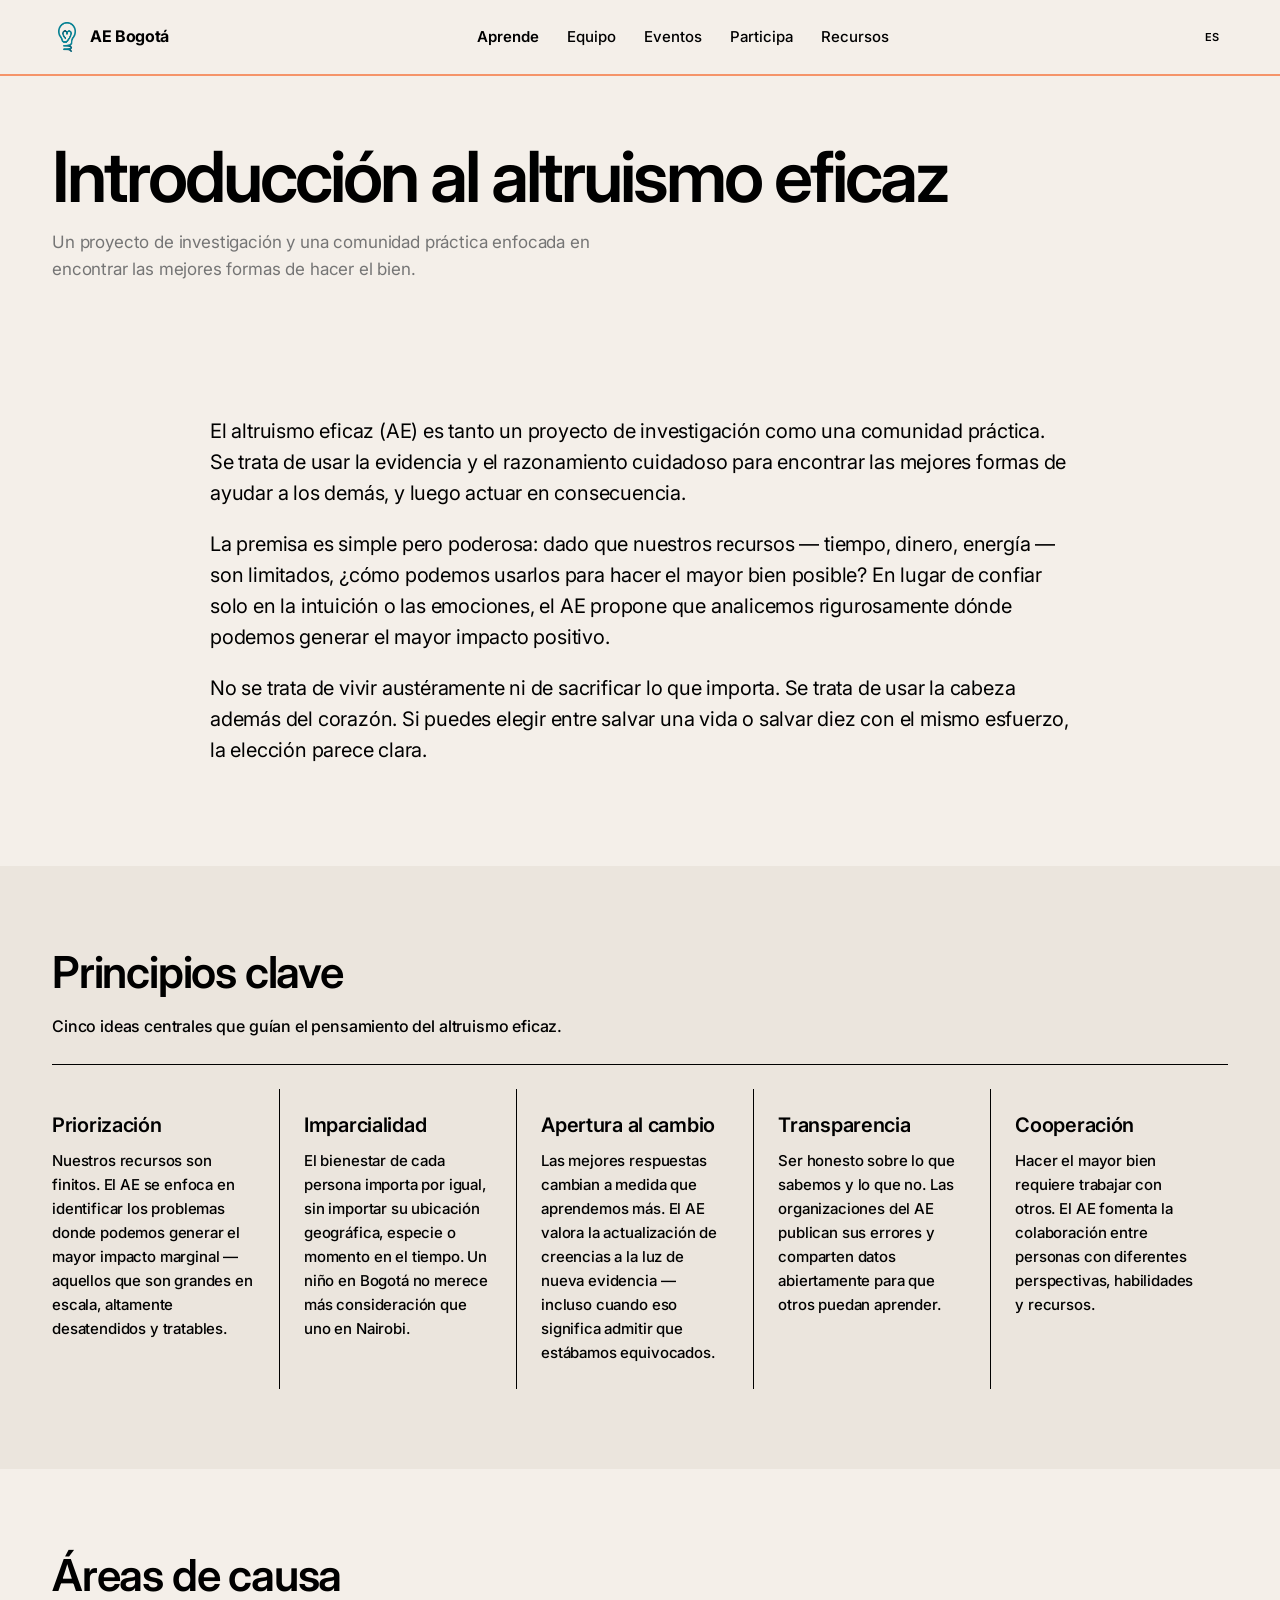
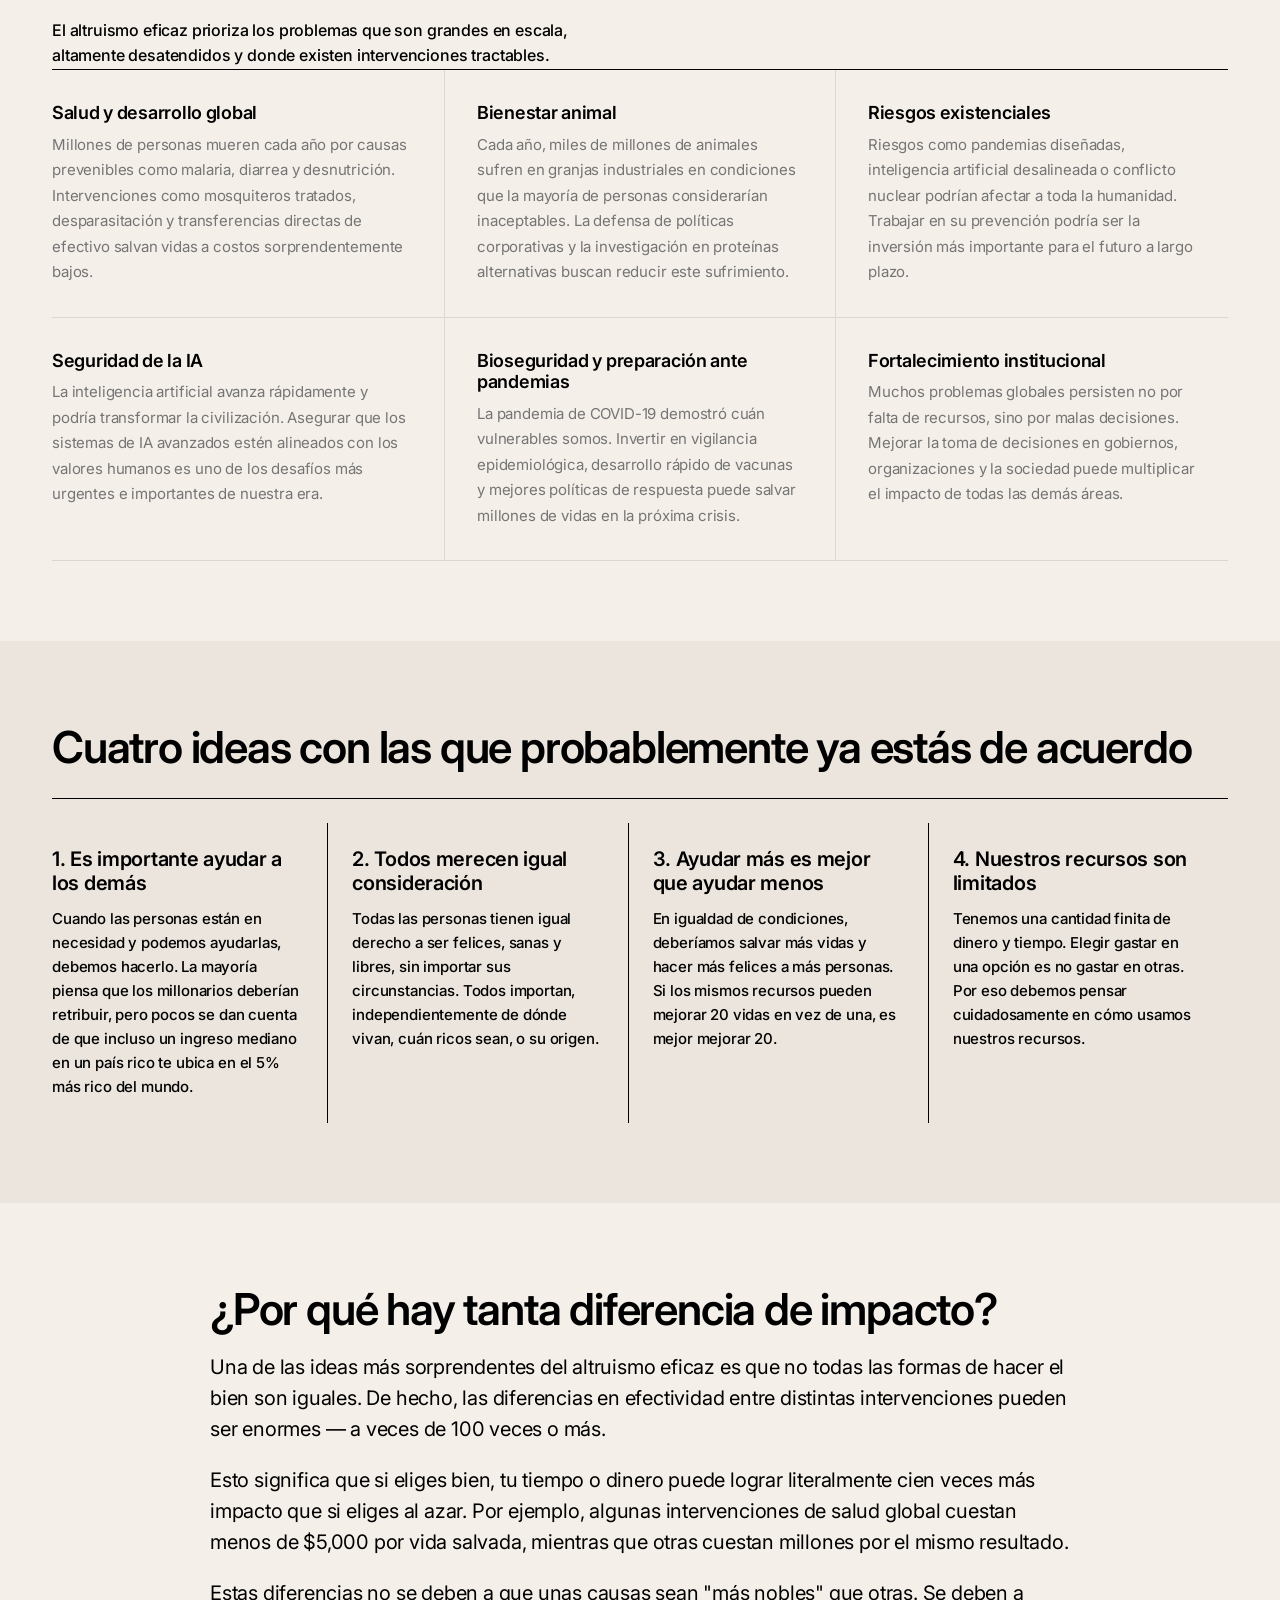
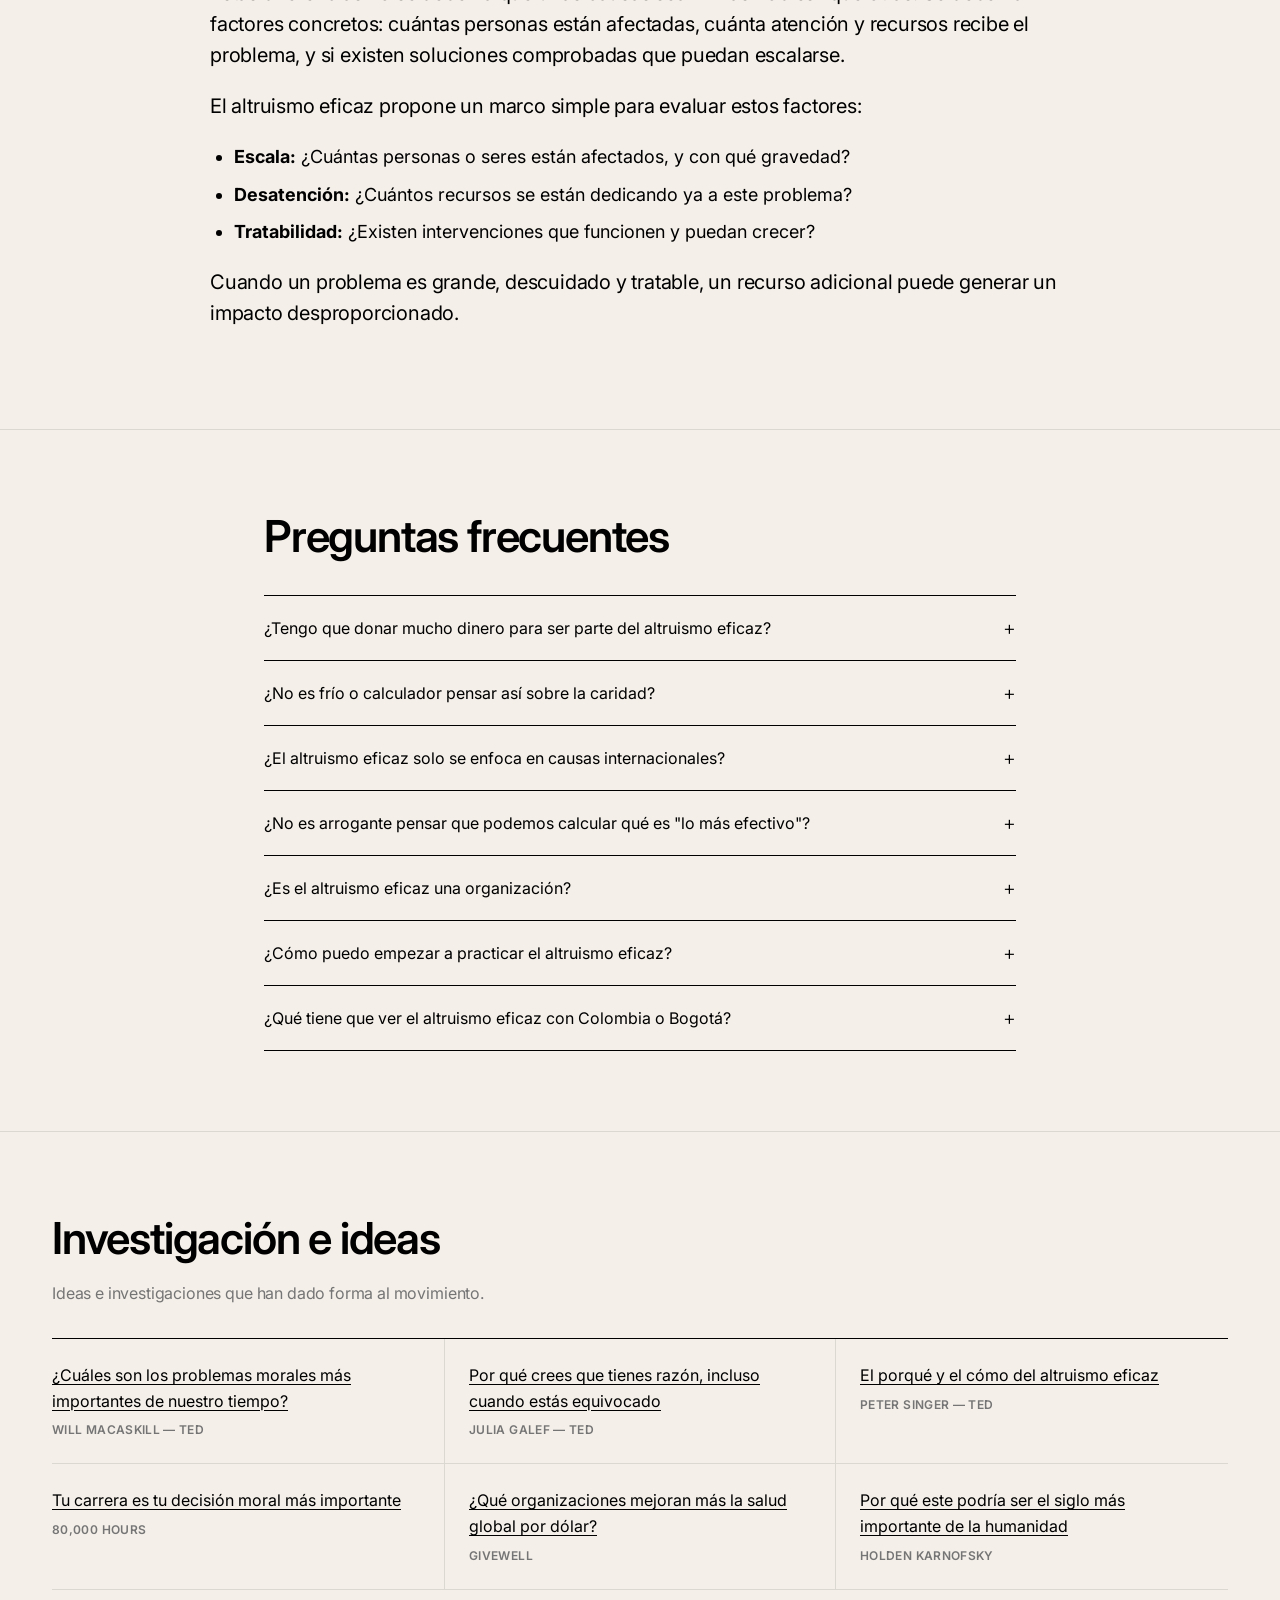
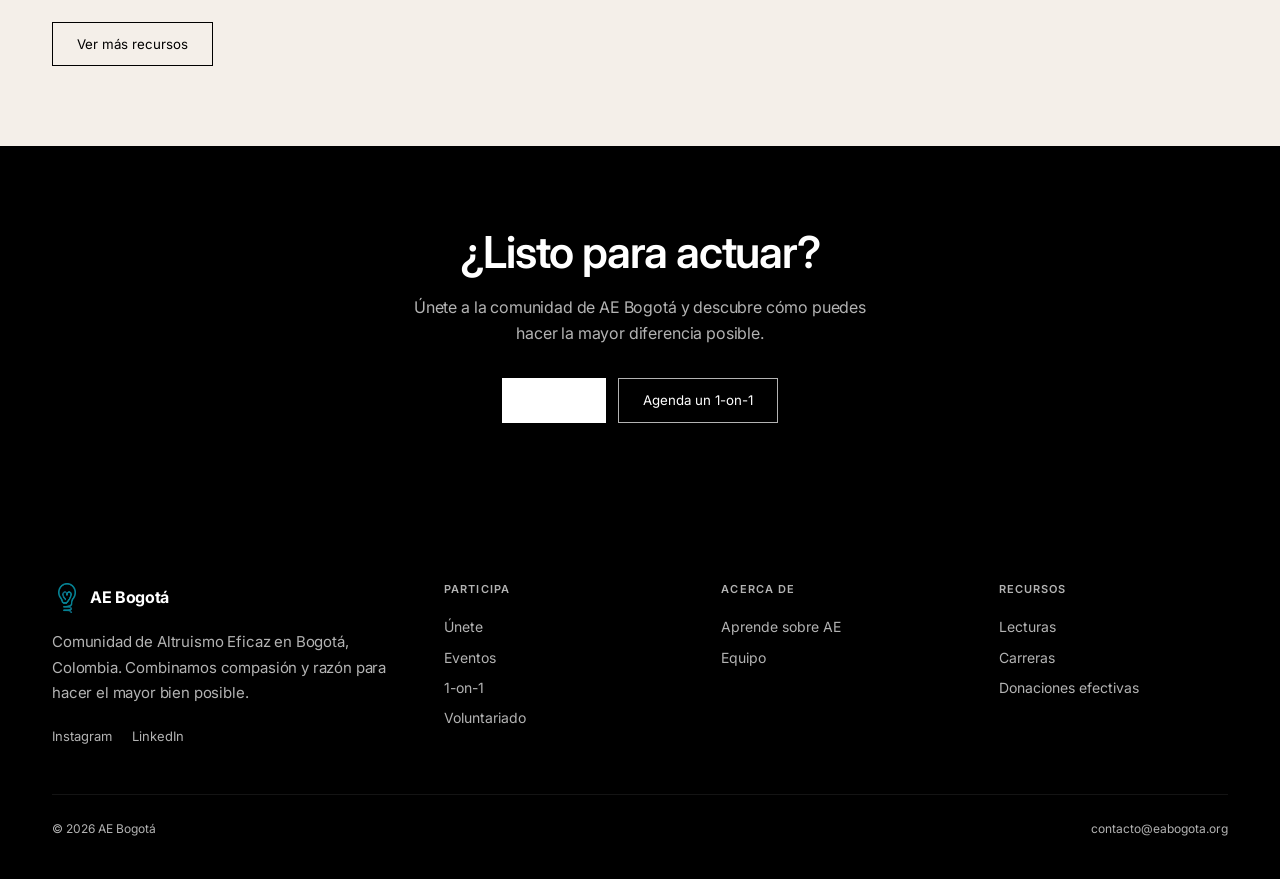
==== about-ea.html @ 73ccc256 "Initial commit: AE Bogotá website Static bilingual (ES/EN) site with 7 pages, editorial design match" ====
<!DOCTYPE html>
<html lang="es">
<head>
  <meta charset="UTF-8">
  <meta name="viewport" content="width=device-width, initial-scale=1.0">
  <title data-lang="es">¿Qué es el Altruismo Eficaz? — AE Bogotá</title>
  <meta name="description" content="El Altruismo Eficaz usa evidencia y razón para encontrar las mejores formas de ayudar a los demás.">
  <meta property="og:title" content="¿Qué es el Altruismo Eficaz? — AE Bogotá">
  <meta property="og:description" content="El Altruismo Eficaz usa evidencia y razón para encontrar las mejores formas de ayudar a los demás.">
  <meta property="og:type" content="website">
  <link rel="preconnect" href="https://fonts.googleapis.com">
  <link rel="preconnect" href="https://fonts.gstatic.com" crossorigin>
  <link href="https://fonts.googleapis.com/css2?family=Inter:wght@400;500;600;700;800&family=Source+Serif+4:ital,opsz,wght@1,8..60,400;1,8..60,500&display=swap" rel="stylesheet">
  <link rel="icon" type="image/svg+xml" href="img/favicon.svg">
  <link rel="stylesheet" href="css/style.css">
</head>
<body>

  <!-- Navbar -->
  <nav class="navbar">
    <div class="container">
      <a href="index.html" class="nav-logo">
        <img src="img/logo-ea.png" alt="EA" class="nav-logo-icon">
        <span>AE Bogotá</span>
      </a>
      <div class="nav-links">
        <a href="about-ea.html" class="active"><span data-lang="es">Aprende</span><span data-lang="en">Learn</span></a>
        <a href="team.html"><span data-lang="es">Equipo</span><span data-lang="en">Team</span></a>
        <a href="events.html"><span data-lang="es">Eventos</span><span data-lang="en">Events</span></a>
        <a href="get-involved.html"><span data-lang="es">Participa</span><span data-lang="en">Get Involved</span></a>
        <a href="resources.html"><span data-lang="es">Recursos</span><span data-lang="en">Resources</span></a>
      </div>
      <div class="nav-right">
        <div class="lang-toggle">
          <button data-lang="es">ES</button>
          <button data-lang="en">EN</button>
        </div>
        <button class="hamburger" aria-label="Menu">
          <span></span><span></span><span></span>
        </button>
      </div>
    </div>
  </nav>

  <!-- Mobile Nav -->
  <div class="mobile-nav">
    <a href="index.html"><span data-lang="es">Inicio</span><span data-lang="en">Home</span></a>
    <a href="about-ea.html" class="active"><span data-lang="es">Aprende</span><span data-lang="en">Learn</span></a>
    <a href="team.html"><span data-lang="es">Equipo</span><span data-lang="en">Team</span></a>
    <a href="events.html"><span data-lang="es">Eventos</span><span data-lang="en">Events</span></a>
    <a href="get-involved.html"><span data-lang="es">Participa</span><span data-lang="en">Get Involved</span></a>
    <a href="resources.html"><span data-lang="es">Recursos</span><span data-lang="en">Resources</span></a>
  </div>

  <!-- Page Header -->
  <section class="page-header">
    <div class="container">
      <h1>
        <span data-lang="es">Introducción al altruismo eficaz</span>
        <span data-lang="en">Introduction to effective altruism</span>
      </h1>
      <p>
        <span data-lang="es">Un proyecto de investigación y una comunidad práctica enfocada en encontrar las mejores formas de hacer el bien.</span>
        <span data-lang="en">A research project and practical community focused on finding the best ways to do good.</span>
      </p>
    </div>
  </section>

  <!-- Intro -->
  <section class="section bg-paper">
    <div class="container">
      <div class="content-block content-block-lg fade-in">
        <div data-lang="es">
          <p>El altruismo eficaz (AE) es tanto un proyecto de investigación como una comunidad práctica. Se trata de usar la evidencia y el razonamiento cuidadoso para encontrar las mejores formas de ayudar a los demás, y luego actuar en consecuencia.</p>
          <p>La premisa es simple pero poderosa: dado que nuestros recursos — tiempo, dinero, energía — son limitados, ¿cómo podemos usarlos para hacer el mayor bien posible? En lugar de confiar solo en la intuición o las emociones, el AE propone que analicemos rigurosamente dónde podemos generar el mayor impacto positivo.</p>
          <p>No se trata de vivir austéramente ni de sacrificar lo que importa. Se trata de usar la cabeza además del corazón. Si puedes elegir entre salvar una vida o salvar diez con el mismo esfuerzo, la elección parece clara.</p>
        </div>
        <div data-lang="en">
          <p>Effective altruism (EA) is both a research project and a practical community. It's about using evidence and careful reasoning to find the best ways to help others, and then taking action on that basis.</p>
          <p>The premise is simple but powerful: since our resources — time, money, energy — are limited, how can we use them to do the most good? Rather than relying solely on intuition or emotions, EA proposes that we rigorously analyze where we can generate the greatest positive impact.</p>
          <p>It's not about living austerely or sacrificing what matters. It's about using your head as well as your heart. If you can choose between saving one life or saving ten with the same effort, the choice seems clear.</p>
        </div>
      </div>
    </div>
  </section>

  <!-- Key Principles -->
  <section class="section bg-warm">
    <div class="container">
      <div class="fade-in">
        <h2>
          <span data-lang="es">Principios clave</span>
          <span data-lang="en">Key principles</span>
        </h2>
        <p class="section-subtitle">
          <span data-lang="es">Cinco ideas centrales que guían el pensamiento del altruismo eficaz.</span>
          <span data-lang="en">Five core ideas that guide effective altruist thinking.</span>
        </p>
        <hr class="section-rule">
      </div>

      <div class="ideas-grid fade-in" style="margin-top: 1.5rem;">
        <div class="idea-item" style="flex: 1 1 30%;">
          <h4><span data-lang="es">Priorización</span><span data-lang="en">Prioritization</span></h4>
          <p><span data-lang="es">Nuestros recursos son finitos. El AE se enfoca en identificar los problemas donde podemos generar el mayor impacto marginal — aquellos que son grandes en escala, altamente desatendidos y tratables.</span><span data-lang="en">Our resources are finite. EA focuses on identifying problems where we can make the biggest marginal impact — those that are large in scale, highly neglected, and tractable.</span></p>
        </div>
        <div class="idea-item" style="flex: 1 1 30%;">
          <h4><span data-lang="es">Imparcialidad</span><span data-lang="en">Impartiality</span></h4>
          <p><span data-lang="es">El bienestar de cada persona importa por igual, sin importar su ubicación geográfica, especie o momento en el tiempo. Un niño en Bogotá no merece más consideración que uno en Nairobi.</span><span data-lang="en">Everyone's wellbeing matters equally, regardless of location, species, or moment in time. A child in Bogotá doesn't deserve more consideration than one in Nairobi.</span></p>
        </div>
        <div class="idea-item" style="flex: 1 1 30%;">
          <h4><span data-lang="es">Apertura al cambio</span><span data-lang="en">Openness to change</span></h4>
          <p><span data-lang="es">Las mejores respuestas cambian a medida que aprendemos más. El AE valora la actualización de creencias a la luz de nueva evidencia — incluso cuando eso significa admitir que estábamos equivocados.</span><span data-lang="en">The best answers change as we learn more. EA values updating beliefs in light of new evidence — even when that means admitting we were wrong.</span></p>
        </div>
        <div class="idea-item" style="flex: 1 1 30%;">
          <h4><span data-lang="es">Transparencia</span><span data-lang="en">Transparency</span></h4>
          <p><span data-lang="es">Ser honesto sobre lo que sabemos y lo que no. Las organizaciones del AE publican sus errores y comparten datos abiertamente para que otros puedan aprender.</span><span data-lang="en">Being honest about what we know and don't. EA organizations publish their mistakes and share data openly so others can learn.</span></p>
        </div>
        <div class="idea-item" style="flex: 1 1 30%; border-right: none;">
          <h4><span data-lang="es">Cooperación</span><span data-lang="en">Collaboration</span></h4>
          <p><span data-lang="es">Hacer el mayor bien requiere trabajar con otros. El AE fomenta la colaboración entre personas con diferentes perspectivas, habilidades y recursos.</span><span data-lang="en">Doing the most good requires working with others. EA fosters collaboration among people with different perspectives, skills, and resources.</span></p>
        </div>
      </div>
    </div>
  </section>

  <!-- Cause Areas -->
  <section class="section bg-paper">
    <div class="container">
      <div class="fade-in">
        <h2>
          <span data-lang="es">Áreas de causa</span>
          <span data-lang="en">Cause areas</span>
        </h2>
        <p class="section-subtitle">
          <span data-lang="es">El altruismo eficaz prioriza los problemas que son grandes en escala, altamente desatendidos y donde existen intervenciones tractables.</span>
          <span data-lang="en">Effective altruism prioritizes problems that are large in scale, highly neglected, and where tractable interventions exist.</span>
        </p>
      </div>

      <div class="cause-grid fade-in">
        <div class="cause-item">
          <h4>
            <span data-lang="es">Salud y desarrollo global</span>
            <span data-lang="en">Global health and development</span>
          </h4>
          <p>
            <span data-lang="es">Millones de personas mueren cada año por causas prevenibles como malaria, diarrea y desnutrición. Intervenciones como mosquiteros tratados, desparasitación y transferencias directas de efectivo salvan vidas a costos sorprendentemente bajos.</span>
            <span data-lang="en">Millions of people die each year from preventable causes like malaria, diarrhea, and malnutrition. Interventions like treated bed nets, deworming, and direct cash transfers save lives at surprisingly low costs.</span>
          </p>
        </div>

        <div class="cause-item">
          <h4>
            <span data-lang="es">Bienestar animal</span>
            <span data-lang="en">Animal welfare</span>
          </h4>
          <p>
            <span data-lang="es">Cada año, miles de millones de animales sufren en granjas industriales en condiciones que la mayoría de personas considerarían inaceptables. La defensa de políticas corporativas y la investigación en proteínas alternativas buscan reducir este sufrimiento.</span>
            <span data-lang="en">Each year, billions of animals suffer in factory farms under conditions most people would find unacceptable. Corporate policy advocacy and alternative protein research aim to reduce this suffering.</span>
          </p>
        </div>

        <div class="cause-item">
          <h4>
            <span data-lang="es">Riesgos existenciales</span>
            <span data-lang="en">Existential risks</span>
          </h4>
          <p>
            <span data-lang="es">Riesgos como pandemias diseñadas, inteligencia artificial desalineada o conflicto nuclear podrían afectar a toda la humanidad. Trabajar en su prevención podría ser la inversión más importante para el futuro a largo plazo.</span>
            <span data-lang="en">Risks like engineered pandemics, misaligned artificial intelligence, or nuclear conflict could affect all of humanity. Working on their prevention may be the most important investment for the long-term future.</span>
          </p>
        </div>

        <div class="cause-item">
          <h4>
            <span data-lang="es">Seguridad de la IA</span>
            <span data-lang="en">AI safety</span>
          </h4>
          <p>
            <span data-lang="es">La inteligencia artificial avanza rápidamente y podría transformar la civilización. Asegurar que los sistemas de IA avanzados estén alineados con los valores humanos es uno de los desafíos más urgentes e importantes de nuestra era.</span>
            <span data-lang="en">Artificial intelligence is advancing rapidly and could transform civilization. Ensuring advanced AI systems are aligned with human values is one of the most urgent and important challenges of our era.</span>
          </p>
        </div>

        <div class="cause-item">
          <h4>
            <span data-lang="es">Bioseguridad y preparación ante pandemias</span>
            <span data-lang="en">Biosecurity and pandemic preparedness</span>
          </h4>
          <p>
            <span data-lang="es">La pandemia de COVID-19 demostró cuán vulnerables somos. Invertir en vigilancia epidemiológica, desarrollo rápido de vacunas y mejores políticas de respuesta puede salvar millones de vidas en la próxima crisis.</span>
            <span data-lang="en">The COVID-19 pandemic showed how vulnerable we are. Investing in epidemiological surveillance, rapid vaccine development, and better response policies can save millions of lives in the next crisis.</span>
          </p>
        </div>

        <div class="cause-item">
          <h4>
            <span data-lang="es">Fortalecimiento institucional</span>
            <span data-lang="en">Improving institutional decision-making</span>
          </h4>
          <p>
            <span data-lang="es">Muchos problemas globales persisten no por falta de recursos, sino por malas decisiones. Mejorar la toma de decisiones en gobiernos, organizaciones y la sociedad puede multiplicar el impacto de todas las demás áreas.</span>
            <span data-lang="en">Many global problems persist not due to lack of resources, but due to poor decisions. Improving decision-making in governments, organizations, and society can multiply the impact of all other areas.</span>
          </p>
        </div>
      </div>
    </div>
  </section>

  <!-- Four ideas -->
  <section class="section bg-warm">
    <div class="container">
      <div class="fade-in">
        <h2>
          <span data-lang="es">Cuatro ideas con las que probablemente ya estás de acuerdo</span>
          <span data-lang="en">Four ideas you probably already agree with</span>
        </h2>
        <hr class="section-rule">

        <div class="ideas-grid">
          <div class="idea-item">
            <h4>
              <span data-lang="es">1. Es importante ayudar a los demás</span>
              <span data-lang="en">1. It's important to help others</span>
            </h4>
            <p>
              <span data-lang="es">Cuando las personas están en necesidad y podemos ayudarlas, debemos hacerlo. La mayoría piensa que los millonarios deberían retribuir, pero pocos se dan cuenta de que incluso un ingreso mediano en un país rico te ubica en el 5% más rico del mundo.</span>
              <span data-lang="en">When people are in need and we can help, we should. Most people think millionaires should give back, but few realize that even a median income in a rich country puts you in the global top 5%.</span>
            </p>
          </div>

          <div class="idea-item">
            <h4>
              <span data-lang="es">2. Todos merecen igual consideración</span>
              <span data-lang="en">2. Everyone deserves equal consideration</span>
            </h4>
            <p>
              <span data-lang="es">Todas las personas tienen igual derecho a ser felices, sanas y libres, sin importar sus circunstancias. Todos importan, independientemente de dónde vivan, cuán ricos sean, o su origen.</span>
              <span data-lang="en">Everyone has an equal claim to being happy, healthy, and free, regardless of their circumstances. Everyone matters, wherever they live, however rich they are, and whatever their background.</span>
            </p>
          </div>

          <div class="idea-item">
            <h4>
              <span data-lang="es">3. Ayudar más es mejor que ayudar menos</span>
              <span data-lang="en">3. Helping more is better than helping less</span>
            </h4>
            <p>
              <span data-lang="es">En igualdad de condiciones, deberíamos salvar más vidas y hacer más felices a más personas. Si los mismos recursos pueden mejorar 20 vidas en vez de una, es mejor mejorar 20.</span>
              <span data-lang="en">All else being equal, we should save more lives and make more people happier. If the same resources can improve 20 lives instead of one, it's better to improve 20.</span>
            </p>
          </div>

          <div class="idea-item">
            <h4>
              <span data-lang="es">4. Nuestros recursos son limitados</span>
              <span data-lang="en">4. Our resources are limited</span>
            </h4>
            <p>
              <span data-lang="es">Tenemos una cantidad finita de dinero y tiempo. Elegir gastar en una opción es no gastar en otras. Por eso debemos pensar cuidadosamente en cómo usamos nuestros recursos.</span>
              <span data-lang="en">We have a finite amount of money and time. Choosing to spend on one option means not spending it on others. That's why we must think carefully about how we use our resources.</span>
            </p>
          </div>
        </div>
      </div>
    </div>
  </section>

  <!-- How differences in impact arise -->
  <section class="section bg-paper">
    <div class="container">
      <div class="content-block content-block-lg fade-in">
        <h2>
          <span data-lang="es">¿Por qué hay tanta diferencia de impacto?</span>
          <span data-lang="en">Why do differences in impact arise?</span>
        </h2>
        <div data-lang="es">
          <p>Una de las ideas más sorprendentes del altruismo eficaz es que no todas las formas de hacer el bien son iguales. De hecho, las diferencias en efectividad entre distintas intervenciones pueden ser enormes — a veces de 100 veces o más.</p>
          <p>Esto significa que si eliges bien, tu tiempo o dinero puede lograr literalmente cien veces más impacto que si eliges al azar. Por ejemplo, algunas intervenciones de salud global cuestan menos de $5,000 por vida salvada, mientras que otras cuestan millones por el mismo resultado.</p>
          <p>Estas diferencias no se deben a que unas causas sean "más nobles" que otras. Se deben a factores concretos: cuántas personas están afectadas, cuánta atención y recursos recibe el problema, y si existen soluciones comprobadas que puedan escalarse.</p>
          <p>El altruismo eficaz propone un marco simple para evaluar estos factores:</p>
          <ul>
            <li><strong>Escala:</strong> ¿Cuántas personas o seres están afectados, y con qué gravedad?</li>
            <li><strong>Desatención:</strong> ¿Cuántos recursos se están dedicando ya a este problema?</li>
            <li><strong>Tratabilidad:</strong> ¿Existen intervenciones que funcionen y puedan crecer?</li>
          </ul>
          <p>Cuando un problema es grande, descuidado y tratable, un recurso adicional puede generar un impacto desproporcionado.</p>
        </div>
        <div data-lang="en">
          <p>One of the most surprising ideas in effective altruism is that not all ways of doing good are equal. In fact, the differences in effectiveness between interventions can be enormous — sometimes 100-fold or more.</p>
          <p>This means that if you choose well, your time or money can achieve literally a hundred times more impact than if you choose at random. For example, some global health interventions cost less than $5,000 per life saved, while others cost millions for the same outcome.</p>
          <p>These differences aren't because some causes are "nobler" than others. They're due to concrete factors: how many people are affected, how much attention and resources the problem receives, and whether proven solutions exist that can scale.</p>
          <p>Effective altruism proposes a simple framework for evaluating these factors:</p>
          <ul>
            <li><strong>Scale:</strong> How many people or beings are affected, and how severely?</li>
            <li><strong>Neglectedness:</strong> How many resources are already being dedicated to this problem?</li>
            <li><strong>Tractability:</strong> Are there interventions that work and can be scaled?</li>
          </ul>
          <p>When a problem is large, neglected, and tractable, an additional resource can generate disproportionate impact.</p>
        </div>
      </div>
    </div>
  </section>

  <hr>

  <!-- FAQ -->
  <section class="section bg-paper">
    <div class="container">
      <div class="fade-in" style="max-width: var(--max-width-narrow); margin: 0 auto;">
        <h2>
          <span data-lang="es">Preguntas frecuentes</span>
          <span data-lang="en">Frequently asked questions</span>
        </h2>

        <div class="faq-list" style="margin-top: 2rem;">

          <div class="faq-item">
            <button class="faq-question">
              <span>
                <span data-lang="es">¿Tengo que donar mucho dinero para ser parte del altruismo eficaz?</span>
                <span data-lang="en">Do I have to donate a lot of money to be part of effective altruism?</span>
              </span>
              <span class="faq-icon">+</span>
            </button>
            <div class="faq-answer">
              <p>
                <span data-lang="es">No. El altruismo eficaz no se trata solo de donar dinero. Tu carrera, tu tiempo de voluntariado y tus decisiones cotidianas son herramientas igualmente poderosas. Muchas personas en la comunidad se enfocan en elegir carreras de alto impacto o en investigar qué problemas son más importantes.</span>
                <span data-lang="en">No. Effective altruism isn't just about donating money. Your career, volunteer time, and everyday decisions are equally powerful tools. Many people in the community focus on choosing high-impact careers or researching which problems matter most.</span>
              </p>
            </div>
          </div>

          <div class="faq-item">
            <button class="faq-question">
              <span>
                <span data-lang="es">¿No es frío o calculador pensar así sobre la caridad?</span>
                <span data-lang="en">Isn't it cold or calculating to think about charity this way?</span>
              </span>
              <span class="faq-icon">+</span>
            </button>
            <div class="faq-answer">
              <p>
                <span data-lang="es">Al contrario — es porque nos importa profundamente que queremos asegurarnos de que nuestra ayuda realmente llegue. Si un médico elige el mejor tratamiento basándose en evidencia, no lo consideramos frío; lo consideramos responsable. Lo mismo aplica a la forma en que elegimos ayudar.</span>
                <span data-lang="en">On the contrary — it's because we care deeply that we want to make sure our help actually reaches people. If a doctor chooses the best treatment based on evidence, we don't consider that cold; we consider it responsible. The same applies to how we choose to help.</span>
              </p>
            </div>
          </div>

          <div class="faq-item">
            <button class="faq-question">
              <span>
                <span data-lang="es">¿El altruismo eficaz solo se enfoca en causas internacionales?</span>
                <span data-lang="en">Does effective altruism only focus on international causes?</span>
              </span>
              <span class="faq-icon">+</span>
            </button>
            <div class="faq-answer">
              <p>
                <span data-lang="es">No necesariamente. El principio de imparcialidad nos invita a considerar a todas las personas por igual, lo que a menudo nos lleva a causas donde el dinero llega más lejos (frecuentemente en países de bajos ingresos). Pero el AE también aborda problemas locales, riesgos existenciales, bienestar animal y mucho más. Lo importante es dónde podemos hacer más bien, no dónde está el problema.</span>
                <span data-lang="en">Not necessarily. The principle of impartiality invites us to consider all people equally, which often leads us to causes where money goes furthest (frequently in low-income countries). But EA also addresses local issues, existential risks, animal welfare, and much more. What matters is where we can do the most good, not where the problem is located.</span>
              </p>
            </div>
          </div>

          <div class="faq-item">
            <button class="faq-question">
              <span>
                <span data-lang="es">¿No es arrogante pensar que podemos calcular qué es "lo más efectivo"?</span>
                <span data-lang="en">Isn't it arrogant to think we can calculate what's "most effective"?</span>
              </span>
              <span class="faq-icon">+</span>
            </button>
            <div class="faq-answer">
              <p>
                <span data-lang="es">El altruismo eficaz reconoce que la incertidumbre es inevitable. No se trata de tener la respuesta perfecta, sino de usar las mejores herramientas disponibles para tomar decisiones más informadas. Siempre con humildad y disposición a corregir el rumbo cuando la evidencia lo indique.</span>
                <span data-lang="en">Effective altruism recognizes that uncertainty is inevitable. It's not about having the perfect answer, but about using the best available tools to make more informed decisions. Always with humility and willingness to correct course when evidence indicates.</span>
              </p>
            </div>
          </div>

          <div class="faq-item">
            <button class="faq-question">
              <span>
                <span data-lang="es">¿Es el altruismo eficaz una organización?</span>
                <span data-lang="en">Is effective altruism an organization?</span>
              </span>
              <span class="faq-icon">+</span>
            </button>
            <div class="faq-answer">
              <p>
                <span data-lang="es">No. El altruismo eficaz es un conjunto de ideas y una comunidad de personas que comparten esas ideas. Hay cientos de organizaciones alineadas con el AE (como GiveWell, 80,000 Hours, Open Philanthropy), pero ninguna "es" el altruismo eficaz. Es un movimiento intelectual y práctico, no una organización.</span>
                <span data-lang="en">No. Effective altruism is a set of ideas and a community of people who share those ideas. There are hundreds of EA-aligned organizations (like GiveWell, 80,000 Hours, Open Philanthropy), but none of them "is" effective altruism. It's an intellectual and practical movement, not an organization.</span>
              </p>
            </div>
          </div>

          <div class="faq-item">
            <button class="faq-question">
              <span>
                <span data-lang="es">¿Cómo puedo empezar a practicar el altruismo eficaz?</span>
                <span data-lang="en">How can I start practicing effective altruism?</span>
              </span>
              <span class="faq-icon">+</span>
            </button>
            <div class="faq-answer">
              <p>
                <span data-lang="es">Hay muchas formas de empezar: lee sobre las áreas de causa que más te interesen, <a href="get-involved.html">únete a AE Bogotá</a>, <a href="get-involved.html#one-on-one">agenda un 1-on-1</a> con alguien de la comunidad, considera <a href="https://www.givingwhatwecan.org/">donar de forma efectiva</a>, o explora cómo <a href="https://www.80000hours.org/">tu carrera puede generar impacto</a>.</span>
                <span data-lang="en">There are many ways to start: read about the cause areas that interest you most, <a href="get-involved.html">join AE Bogotá</a>, <a href="get-involved.html#one-on-one">book a 1-on-1</a> with someone from the community, consider <a href="https://www.givingwhatwecan.org/">giving effectively</a>, or explore how <a href="https://www.80000hours.org/">your career can create impact</a>.</span>
              </p>
            </div>
          </div>

          <div class="faq-item">
            <button class="faq-question">
              <span>
                <span data-lang="es">¿Qué tiene que ver el altruismo eficaz con Colombia o Bogotá?</span>
                <span data-lang="en">What does effective altruism have to do with Colombia or Bogotá?</span>
              </span>
              <span class="faq-icon">+</span>
            </button>
            <div class="faq-answer">
              <p>
                <span data-lang="es">El altruismo eficaz es un movimiento global con comunidades en más de 70 países. En Bogotá, creemos que los profesionales colombianos tienen un enorme potencial para contribuir al bienestar global — ya sea a través de carreras en tecnología, política pública, investigación, o donaciones estratégicas. Además, muchos de los desafíos que enfrenta Colombia (pobreza, biodiversidad, gobernanza) están directamente relacionados con las áreas de causa del AE.</span>
                <span data-lang="en">Effective altruism is a global movement with communities in over 70 countries. In Bogotá, we believe Colombian professionals have enormous potential to contribute to global wellbeing — whether through careers in technology, public policy, research, or strategic giving. Moreover, many of the challenges Colombia faces (poverty, biodiversity, governance) are directly related to EA cause areas.</span>
              </p>
            </div>
          </div>

        </div>
      </div>
    </div>
  </section>

  <!-- Research & Ideas -->
  <section class="section bg-paper" style="border-top: 1px solid var(--border-light);">
    <div class="container">
      <div class="fade-in">
        <h2>
          <span data-lang="es">Investigación e ideas</span>
          <span data-lang="en">Research and ideas</span>
        </h2>
        <p style="max-width: 560px; margin-bottom: 2rem; color: var(--text-secondary);">
          <span data-lang="es">Ideas e investigaciones que han dado forma al movimiento.</span>
          <span data-lang="en">Insights and research that have shaped the movement.</span>
        </p>
      </div>

      <div class="research-grid fade-in">
        <div class="research-item">
          <a href="https://www.ted.com/talks/will_macaskill_what_are_the_most_important_moral_problems_of_our_time">
            <span data-lang="es">¿Cuáles son los problemas morales más importantes de nuestro tiempo?</span>
            <span data-lang="en">What are the most important moral problems of our time?</span>
          </a>
          <span class="source">Will MacAskill — TED</span>
        </div>

        <div class="research-item">
          <a href="https://www.ted.com/talks/julia_galef_why_you_think_you_re_right_even_if_you_re_wrong">
            <span data-lang="es">Por qué crees que tienes razón, incluso cuando estás equivocado</span>
            <span data-lang="en">Why you think you're right — even if you're wrong</span>
          </a>
          <span class="source">Julia Galef — TED</span>
        </div>

        <div class="research-item">
          <a href="https://www.youtube.com/watch?v=Diuv3XZQXyc">
            <span data-lang="es">El porqué y el cómo del altruismo eficaz</span>
            <span data-lang="en">The why and how of effective altruism</span>
          </a>
          <span class="source">Peter Singer — TED</span>
        </div>

        <div class="research-item">
          <a href="https://80000hours.org/make-a-difference-with-your-career/">
            <span data-lang="es">Tu carrera es tu decisión moral más importante</span>
            <span data-lang="en">Career choice is your key moral decision</span>
          </a>
          <span class="source">80,000 Hours</span>
        </div>

        <div class="research-item">
          <a href="https://www.givewell.org/charities/top-charities">
            <span data-lang="es">¿Qué organizaciones mejoran más la salud global por dólar?</span>
            <span data-lang="en">Which charities improve global health the most per dollar?</span>
          </a>
          <span class="source">GiveWell</span>
        </div>

        <div class="research-item">
          <a href="https://forum.effectivealtruism.org/s/isENJuPdB3fhjWYHd">
            <span data-lang="es">Por qué este podría ser el siglo más importante de la humanidad</span>
            <span data-lang="en">Why this might be humanity's most important century</span>
          </a>
          <span class="source">Holden Karnofsky</span>
        </div>
      </div>

      <div style="margin-top: 2rem;">
        <a href="resources.html" class="btn btn-secondary">
          <span data-lang="es">Ver más recursos</span>
          <span data-lang="en">View more resources</span>
        </a>
      </div>
    </div>
  </section>

  <!-- CTA -->
  <section class="section-dark">
    <div class="container" style="text-align: center;">
      <div class="fade-in">
        <h2>
          <span data-lang="es">¿Listo para actuar?</span>
          <span data-lang="en">Ready to take action?</span>
        </h2>
        <p style="max-width: 480px; margin: 0 auto 2rem;">
          <span data-lang="es">Únete a la comunidad de AE Bogotá y descubre cómo puedes hacer la mayor diferencia posible.</span>
          <span data-lang="en">Join the AE Bogotá community and discover how you can make the greatest possible difference.</span>
        </p>
        <div style="display: flex; gap: 0.75rem; justify-content: center; flex-wrap: wrap;">
          <a href="get-involved.html" class="btn btn-white">
            <span data-lang="es">Participa</span>
            <span data-lang="en">Get Involved</span>
          </a>
          <a href="get-involved.html#one-on-one" class="btn btn-light">
            <span data-lang="es">Agenda un 1-on-1</span>
            <span data-lang="en">Book a 1-on-1</span>
          </a>
        </div>
      </div>
    </div>
  </section>

  <!-- Footer -->
  <footer class="footer">
    <div class="container">
      <div class="footer-grid">
        <div class="footer-brand">
          <a href="index.html" class="nav-logo" style="color: white;">
            <img src="img/logo-ea.png" alt="EA" class="nav-logo-icon">
            <span>AE Bogotá</span>
          </a>
          <p>
            <span data-lang="es">Comunidad de Altruismo Eficaz en Bogotá, Colombia. Combinamos compasión y razón para hacer el mayor bien posible.</span>
            <span data-lang="en">Effective Altruism community in Bogotá, Colombia. Combining compassion and reason to do the most good.</span>
          </p>
          <div class="footer-social">
            <a href="#">Instagram</a>
            <a href="#">LinkedIn</a>
          </div>
        </div>

        <div>
          <h4><span data-lang="es">Participa</span><span data-lang="en">Get Involved</span></h4>
          <div class="footer-links">
            <a href="get-involved.html"><span data-lang="es">Únete</span><span data-lang="en">Join Us</span></a>
            <a href="events.html"><span data-lang="es">Eventos</span><span data-lang="en">Events</span></a>
            <a href="get-involved.html#one-on-one">1-on-1</a>
            <a href="get-involved.html#volunteer"><span data-lang="es">Voluntariado</span><span data-lang="en">Volunteer</span></a>
          </div>
        </div>

        <div>
          <h4><span data-lang="es">Acerca de</span><span data-lang="en">About</span></h4>
          <div class="footer-links">
            <a href="about-ea.html"><span data-lang="es">Aprende sobre AE</span><span data-lang="en">Learn about EA</span></a>
            <a href="team.html"><span data-lang="es">Equipo</span><span data-lang="en">Team</span></a>
          </div>
        </div>

        <div>
          <h4><span data-lang="es">Recursos</span><span data-lang="en">Resources</span></h4>
          <div class="footer-links">
            <a href="resources.html#reading"><span data-lang="es">Lecturas</span><span data-lang="en">Reading List</span></a>
            <a href="resources.html#careers"><span data-lang="es">Carreras</span><span data-lang="en">Careers</span></a>
            <a href="resources.html#giving"><span data-lang="es">Donaciones efectivas</span><span data-lang="en">Effective Giving</span></a>
          </div>
        </div>
      </div>

      <div class="footer-bottom">
        <span>&copy; 2026 AE Bogotá</span>
        <a href="mailto:contacto@eabogota.org">contacto@eabogota.org</a>
      </div>
    </div>
  </footer>

  <script src="js/main.js"></script>
</body>
</html>
---- css/style.css ----
/* ============================================
   EA Bogotá — Editorial Design System
   Matches effectivealtruism.org aesthetic:
   Flat, Inter throughout, warm paper bg
   ============================================ */

/* --- CSS Variables --- */
:root {
  /* Backgrounds */
  --bg-paper: #f4efe9;
  --bg-dark: #000000;
  --bg-accent: #c9d7d8;
  --bg-white: #ffffff;

  /* Text */
  --text-primary: #000000;
  --text-secondary: #757575;
  --text-body: #000000;
  --text-light: #ffffff;
  --text-light-muted: rgba(255, 255, 255, 0.7);
  --text-muted: #808080;

  /* Links */
  --color-link: #0c859a;
  --color-link-teal: #0c859a;

  /* Borders */
  --border-dark: #000000;
  --border-light: rgba(0, 0, 0, 0.1);
  --border-lighter: rgba(0, 0, 0, 0.06);

  /* Spacing */
  --section-padding: 5rem;
  --section-padding-lg: 6.875rem;
  --max-width: 1240px;
  --max-width-narrow: 752px;
  --nav-height: 76px;

  /* Accent */
  --color-salmon: #f59469;

  /* Typography */
  --font-heading: 'Inter', -apple-system, BlinkMacSystemFont, 'Segoe UI', sans-serif;
  --font-body: 'Inter', -apple-system, BlinkMacSystemFont, 'Segoe UI', sans-serif;
  --font-serif: 'Source Serif 4', 'Charis SIL', Georgia, serif;
  --font-ui: 'Inter', -apple-system, BlinkMacSystemFont, 'Segoe UI', sans-serif;

  /* Transitions */
  --transition: 0.2s ease-in-out;
}

/* --- Reset & Base --- */
*, *::before, *::after {
  margin: 0;
  padding: 0;
  box-sizing: border-box;
}

html {
  scroll-behavior: smooth;
  font-size: 16px;
}

body {
  font-family: var(--font-body);
  color: var(--text-body);
  background-color: var(--bg-paper);
  line-height: 1.6;
  font-weight: 400;
  -webkit-font-smoothing: antialiased;
  -moz-osx-font-smoothing: grayscale;
  overflow-x: hidden;
}

img {
  max-width: 100%;
  height: auto;
  display: block;
}

a {
  color: var(--text-primary);
  text-decoration: none;
  transition: color var(--transition);
}

ul, ol {
  list-style: none;
}

::selection {
  background: var(--text-primary);
  color: var(--text-light);
}

/* --- Typography --- */
h1, h2, h3, h4, h5, h6 {
  font-family: var(--font-heading);
  color: var(--text-primary);
  font-weight: 600;
}

h1 {
  font-size: clamp(2.75rem, 5.5vw, 4.5rem);
  letter-spacing: -3px;
  line-height: 1.04;
  margin-bottom: 1.5rem;
}

h2 {
  font-size: clamp(1.75rem, 3.5vw, 2.75rem);
  letter-spacing: -1.2px;
  line-height: 1.2;
  margin-bottom: 1rem;
}

h3 {
  font-size: 1.375rem;
  letter-spacing: -0.28px;
  line-height: 1.2;
  margin-bottom: 0.75rem;
}

h4 {
  font-size: 1.25rem;
  letter-spacing: -0.28px;
  line-height: 1.2;
  margin-bottom: 0.5rem;
}

h5 {
  font-size: 1.125rem;
  letter-spacing: -0.2px;
  line-height: 1.3;
}

h6 {
  font-size: 1rem;
  font-weight: 500;
  letter-spacing: -0.2px;
  line-height: 1.4;
}

p {
  margin-bottom: 1.25rem;
  font-size: 1rem;
  line-height: 1.6;
  font-weight: 400;
  letter-spacing: -0.16px;
}

.text-center { text-align: center; }

/* --- Language Toggle --- */
[data-lang="en"] { display: none; }
html[lang="en"] [data-lang="en"] { display: inline; }
html[lang="en"] [data-lang="es"] { display: none; }

div[data-lang] { display: block; }
div[data-lang="en"] { display: none; }
html[lang="en"] div[data-lang="en"] { display: block; }
html[lang="en"] div[data-lang="es"] { display: none; }

/* --- Layout --- */
.container {
  max-width: var(--max-width);
  margin: 0 auto;
  padding: 0 2rem;
}

.container-narrow {
  max-width: var(--max-width-narrow);
  margin: 0 auto;
  padding: 0 2rem;
}

.section {
  padding: var(--section-padding) 0;
}

/* === BUTTONS — square, flat, black === */
.btn {
  display: inline-flex;
  align-items: center;
  gap: 0.5rem;
  padding: 12px 24px;
  border-radius: 0;
  font-family: var(--font-ui);
  font-size: 13.3px;
  font-weight: 400;
  cursor: pointer;
  border: 0.8px solid var(--text-primary);
  transition: all var(--transition);
  text-decoration: none;
  letter-spacing: 0;
  line-height: 1.4;
}

.btn-primary {
  background-color: var(--text-primary);
  color: var(--text-light);
}

.btn-primary:hover {
  background-color: #333;
  color: var(--text-light);
}

.btn-secondary {
  background-color: transparent;
  color: var(--text-primary);
  border-color: var(--text-primary);
}

.btn-secondary:hover {
  background-color: var(--text-primary);
  color: var(--text-light);
}

.btn-light {
  background-color: transparent;
  color: var(--text-light);
  border-color: rgba(255, 255, 255, 0.7);
}

.btn-light:hover {
  background-color: rgba(255, 255, 255, 0.1);
  color: var(--text-light);
  border-color: var(--text-light);
}

.btn-white {
  background-color: var(--text-light);
  color: var(--text-primary);
  border-color: var(--text-light);
}

.btn-white:hover {
  background-color: rgba(255, 255, 255, 0.85);
  color: var(--text-primary);
}

.btn-lg {
  padding: 14px 28px;
  font-size: 15px;
  font-weight: 550;
}

/* === NAVBAR — clean, minimal === */
.navbar {
  position: fixed;
  top: 0;
  left: 0;
  right: 0;
  height: var(--nav-height);
  background-color: rgba(244, 239, 233, 0.95);
  backdrop-filter: blur(8px);
  -webkit-backdrop-filter: blur(8px);
  z-index: 1000;
  font-family: var(--font-ui);
  transition: background-color var(--transition);
  border-bottom: 2px solid var(--color-salmon);
}

.navbar .container {
  display: flex;
  align-items: center;
  justify-content: space-between;
  height: 100%;
}

.nav-logo {
  display: flex;
  align-items: center;
  gap: 0.5rem;
  font-family: var(--font-heading);
  font-size: 1rem;
  font-weight: 700;
  color: var(--text-primary);
  letter-spacing: -0.02em;
}

.nav-logo:hover {
  color: var(--text-primary);
}

img.nav-logo-icon {
  width: 30px;
  height: 30px;
  object-fit: contain;
}

.nav-links {
  display: flex;
  align-items: center;
  gap: 0;
}

.nav-links a {
  padding: 0.375rem 0.875rem;
  color: var(--text-primary);
  font-weight: 500;
  font-size: 0.9375rem;
  transition: opacity var(--transition);
}

.nav-links a:hover {
  opacity: 0.6;
}

.nav-links a.active {
  font-weight: 600;
}

.nav-right {
  display: flex;
  align-items: center;
  gap: 0.75rem;
}

.lang-toggle {
  display: flex;
  align-items: center;
  gap: 0;
  font-family: var(--font-ui);
}

.lang-toggle button {
  padding: 0.25rem 0.5rem;
  border: none;
  background: none;
  font-family: var(--font-ui);
  font-size: 0.6875rem;
  font-weight: 600;
  color: var(--text-secondary);
  cursor: pointer;
  transition: all var(--transition);
  letter-spacing: 0.05em;
}

.lang-toggle button.active {
  color: var(--text-primary);
}

.hamburger {
  display: none;
  flex-direction: column;
  gap: 5px;
  cursor: pointer;
  padding: 0.5rem;
  background: none;
  border: none;
}

.hamburger span {
  width: 20px;
  height: 1.5px;
  background-color: var(--text-primary);
  transition: all var(--transition);
}

.hamburger.open span:nth-child(1) {
  transform: rotate(45deg) translate(5px, 5px);
}

.hamburger.open span:nth-child(2) {
  opacity: 0;
}

.hamburger.open span:nth-child(3) {
  transform: rotate(-45deg) translate(5px, -5px);
}

/* Mobile Nav */
.mobile-nav {
  display: none;
  position: fixed;
  top: var(--nav-height);
  left: 0;
  right: 0;
  bottom: 0;
  background-color: var(--bg-paper);
  z-index: 999;
  padding: 2rem;
  overflow-y: auto;
  font-family: var(--font-ui);
}

.mobile-nav.open {
  display: flex;
  flex-direction: column;
  gap: 0;
}

.mobile-nav a {
  display: block;
  padding: 1rem 0;
  color: var(--text-primary);
  font-size: 1.25rem;
  font-weight: 400;
  border-bottom: 1px solid var(--border-light);
}

.mobile-nav a.active {
  font-weight: 600;
}

/* === HERO — dark image, big type === */
.hero {
  min-height: 85vh;
  display: flex;
  align-items: center;
  justify-content: flex-start;
  text-align: left;
  margin-top: var(--nav-height);
  background-color: var(--bg-dark);
  background-image: url('../img/hero.jpg');
  background-size: cover;
  background-position: center;
  position: relative;
}

.hero::before {
  content: '';
  position: absolute;
  inset: 0;
  background: rgba(0, 0, 0, 0.45);
  z-index: 1;
  pointer-events: none;
}

/* Wrapper ensures content paints above hero */
.page-content {
  position: relative;
  z-index: 1;
  background-color: var(--bg-paper);
}

.hero-content {
  max-width: 700px;
  padding: 2rem;
  margin-left: max(2rem, calc((100vw - var(--max-width)) / 2 + 2rem));
  position: relative;
  z-index: 2;
}

.hero h1 {
  color: var(--text-light);
  font-weight: 600;
  margin-bottom: 1.5rem;
}

.hero p {
  color: var(--text-light-muted);
  font-family: var(--font-ui);
  font-size: 1.25rem;
  font-weight: 400;
  max-width: 520px;
  margin: 0 0 2rem;
  line-height: 1.6;
}

.hero-buttons {
  display: flex;
  gap: 0.75rem;
  flex-wrap: wrap;
}

/* === Sections === */
.section,
.section-dark,
.footer,
.page-header {
  position: relative;
  z-index: 1;
}

.bg-paper { background-color: var(--bg-paper); }
.bg-warm { background-color: #ebe5dd; }
.bg-accent { background-color: var(--bg-accent); }
.bg-white { background-color: var(--bg-white); }

.section-dark {
  background-color: var(--bg-dark);
  color: var(--text-light);
  padding: var(--section-padding) 0;
}

.section-dark h2,
.section-dark h3,
.section-dark h4 {
  color: var(--text-light);
}

.section-dark p {
  color: var(--text-light-muted);
}

.section-dark a {
  color: var(--text-light);
}

.section-dark a:hover {
  color: rgba(255, 255, 255, 0.6);
}

/* === Two-Column Definition === */
.two-col-definition {
  display: grid;
  grid-template-columns: 1fr 1fr;
  gap: 0;
  margin-top: 2rem;
  border-top: 1px solid var(--border-dark);
}

.two-col-definition .col {
  padding: 2rem 0;
}

.two-col-definition .col:first-child {
  padding-right: 3rem;
}

.two-col-definition .col:last-child {
  padding-left: 3rem;
  border-left: 1px solid var(--border-light);
}

.two-col-definition .col h3 {
  font-size: 1.375rem;
  margin-bottom: 0.75rem;
}

.two-col-definition .col p {
  font-family: var(--font-body);
  font-size: 1rem;
  line-height: 1.7;
  margin-bottom: 0.75rem;
}

.two-col-definition .col a {
  color: var(--color-link);
  text-decoration: underline;
  text-underline-offset: 3px;
}

/* === Section Utilities === */
.section-subtitle {
  max-width: 560px;
  color: var(--text-primary);
  font-weight: 500;
  font-family: var(--font-ui);
  font-size: 1rem;
  margin-bottom: 0;
}

.section-rule {
  border: none;
  border-top: 0.8px solid var(--text-primary);
  margin: 1.5rem 0 0;
}

.section-cta {
  margin-top: 2.5rem;
}

.link-arrow {
  display: inline-flex;
  align-items: center;
  gap: 0.375rem;
  font-family: var(--font-ui);
  font-size: 1rem;
  font-weight: 400;
  color: var(--text-primary);
  text-decoration: none;
  transition: opacity var(--transition);
}

.link-arrow:hover {
  opacity: 0.6;
}

.link-arrow svg {
  transition: transform var(--transition);
}

.link-arrow:hover svg {
  transform: translateX(3px);
}

/* === Four Ideas Grid (EA.org style — vertical dividers) === */
.ideas-grid {
  display: flex;
  gap: 0;
  margin-top: 1.5rem;
}

.idea-item {
  flex: 1;
  padding: 1.5rem 1.5rem 1.5rem 0;
  border-right: 0.8px solid var(--text-primary);
}

.idea-item:last-child {
  border-right: none;
}

.idea-item:not(:first-child) {
  padding-left: 1.5rem;
}

.idea-item h4 {
  font-size: 1.25rem;
  margin-bottom: 0.75rem;
}

.idea-item p {
  font-family: var(--font-ui);
  font-size: 0.9375rem;
  font-weight: 500;
  line-height: 1.6;
  margin-bottom: 0;
}

.idea-item a {
  color: var(--color-link);
  text-decoration: underline;
  text-underline-offset: 3px;
}

/* === Achievements Grid === */
.achievements-grid {
  display: grid;
  grid-template-columns: repeat(3, 1fr);
  gap: 0;
  border-top: 1px solid rgba(255, 255, 255, 0.15);
}

.achievement-item {
  padding: 1.5rem 1.5rem 1.5rem 0;
  border-bottom: 1px solid rgba(255, 255, 255, 0.08);
}

.achievement-item:nth-child(3n+2) {
  padding-left: 1.5rem;
  border-left: 1px solid rgba(255, 255, 255, 0.08);
  border-right: 1px solid rgba(255, 255, 255, 0.08);
}

.achievement-item:nth-child(3n) {
  padding-left: 1.5rem;
}

.achievement-item a {
  color: var(--text-light);
  font-family: var(--font-body);
  font-size: 1rem;
  line-height: 1.6;
  text-decoration: underline;
  text-underline-offset: 3px;
  text-decoration-thickness: 0.5px;
}

.achievement-item a:hover {
  opacity: 0.7;
}

.achievement-item .org-name {
  display: block;
  color: var(--text-light-muted);
  font-family: var(--font-ui);
  font-size: 0.75rem;
  font-weight: 600;
  margin-top: 0.5rem;
  text-transform: uppercase;
  letter-spacing: 0.05em;
}

/* === Impact Cards (dark section, image + stat) === */
.impact-grid {
  display: grid;
  grid-template-columns: repeat(3, 1fr);
  gap: 2rem;
  margin-top: 2.5rem;
}

.impact-card {
  display: block;
  text-decoration: none;
  color: var(--text-light);
  transition: opacity var(--transition);
}

.impact-card:hover {
  opacity: 0.8;
  color: var(--text-light);
}

.impact-card-img {
  width: 100%;
  aspect-ratio: 3 / 2;
  overflow: hidden;
  margin-bottom: 1rem;
  background-color: rgba(255, 255, 255, 0.05);
}

.impact-card-img img {
  width: 100%;
  height: 100%;
  object-fit: cover;
  transition: transform 0.3s ease;
}

.impact-card:hover .impact-card-img img {
  transform: scale(1.03);
}

.impact-stat {
  display: block;
  font-family: var(--font-heading);
  font-size: 2rem;
  font-weight: 700;
  letter-spacing: -1.5px;
  line-height: 1;
  margin-bottom: 0.375rem;
  color: var(--text-light);
}

.impact-card h4 {
  font-size: 0.9375rem;
  font-weight: 500;
  color: var(--text-light-muted);
  line-height: 1.4;
  margin-bottom: 0.5rem;
}

.impact-org {
  font-family: var(--font-ui);
  font-size: 0.6875rem;
  font-weight: 600;
  text-transform: uppercase;
  letter-spacing: 0.05em;
  color: rgba(255, 255, 255, 0.4);
}

/* === Achievements Accordion (EA.org style) === */
.achieve-accordion {
  border-top: 0.8px solid var(--text-primary);
}

.achieve-category {
  border-bottom: 0.8px solid var(--text-primary);
}

.achieve-category summary {
  display: flex;
  justify-content: space-between;
  align-items: center;
  padding: 1.25rem 0;
  cursor: pointer;
  list-style: none;
  font-family: var(--font-ui);
  font-size: 1.125rem;
  font-weight: 500;
  color: var(--text-primary);
  transition: opacity var(--transition);
}

.achieve-category summary::-webkit-details-marker {
  display: none;
}

.achieve-category summary:hover {
  opacity: 0.6;
}

.achieve-toggle {
  font-family: var(--font-heading);
  font-size: 1.375rem;
  font-weight: 300;
  flex-shrink: 0;
  transition: transform var(--transition);
  line-height: 1;
}

.achieve-category[open] .achieve-toggle {
  transform: rotate(45deg);
}

.achieve-details {
  padding: 0 0 1.5rem 0;
}

.achieve-entry {
  padding: 1rem 0;
  border-top: 1px solid var(--border-light);
}

.achieve-entry h5 {
  font-family: var(--font-heading);
  font-size: 1rem;
  font-weight: 600;
  margin-bottom: 0.5rem;
  color: var(--text-primary);
}

.achieve-entry p {
  font-family: var(--font-body);
  font-size: 0.9375rem;
  line-height: 1.65;
  color: var(--text-secondary);
  margin-bottom: 0.375rem;
}

.achieve-org {
  display: inline-block;
  font-family: var(--font-ui);
  font-size: 0.6875rem;
  font-weight: 600;
  text-transform: uppercase;
  letter-spacing: 0.05em;
  color: var(--text-secondary);
}

/* === Ways Cards (image + text, EA.org style) === */
.ways-cards {
  display: grid;
  grid-template-columns: repeat(3, 1fr);
  gap: 3rem 2.5rem;
  margin-top: 2rem;
}

.way-card {
  display: block;
  text-decoration: none;
  color: var(--text-primary);
  transition: opacity var(--transition);
}

.way-card:hover {
  opacity: 0.75;
}

.way-card-img {
  width: 100%;
  aspect-ratio: 5 / 3;
  margin-bottom: 1rem;
  overflow: hidden;
  background-color: #d9d4ce;
}

.way-card-img img {
  width: 100%;
  height: 100%;
  object-fit: cover;
  transition: transform 0.3s ease;
}

.way-card:hover .way-card-img img {
  transform: scale(1.03);
}

.way-card h5 {
  font-family: var(--font-heading);
  font-size: 1.125rem;
  font-weight: 600;
  color: var(--text-primary);
  margin-bottom: 0.5rem;
}

.way-card p {
  font-family: var(--font-ui);
  font-size: 0.875rem;
  font-weight: 500;
  line-height: 1.55;
  color: var(--text-secondary);
  margin-bottom: 0;
}

/* === Action Links (Get Involved) === */
.action-links {
  display: grid;
  grid-template-columns: repeat(3, 1fr);
  gap: 0;
  border-top: 1px solid var(--border-dark);
}

.action-link {
  padding: 1.5rem 1.5rem 1.5rem 0;
  border-bottom: 1px solid var(--border-light);
}

.action-link:nth-child(3n+2),
.action-link:nth-child(3n) {
  padding-left: 1.5rem;
}

.action-link:nth-child(3n+2) {
  border-left: 1px solid var(--border-light);
  border-right: 1px solid var(--border-light);
}

.action-link h4 {
  font-size: 1rem;
  margin-bottom: 0.25rem;
}

.action-link h4 a {
  color: var(--text-primary);
  text-decoration: underline;
  text-underline-offset: 3px;
  text-decoration-thickness: 0.5px;
}

.action-link h4 a:hover {
  opacity: 0.6;
}

.action-link p {
  color: var(--text-secondary);
  font-family: var(--font-body);
  font-size: 0.9375rem;
  margin-bottom: 0;
  line-height: 1.6;
}

/* === Newsletter CTA === */
.newsletter-section {
  padding: 3rem 0;
}

.newsletter-inner {
  display: flex;
  justify-content: space-between;
  align-items: center;
  gap: 3rem;
}

.newsletter-inner h3 {
  font-size: 1.375rem;
  margin-bottom: 0;
  max-width: 600px;
}

.newsletter-form {
  display: flex;
  gap: 0;
  flex-shrink: 0;
}

.newsletter-form input {
  padding: 12px 16px;
  border: 0.8px solid var(--text-primary);
  border-right: none;
  background: var(--bg-white);
  font-family: var(--font-body);
  font-size: 0.9375rem;
  border-radius: 0;
  min-width: 220px;
}

.newsletter-form input:focus {
  outline: none;
}

.newsletter-form .btn {
  border-left: 0.8px solid var(--text-primary);
}

/* === Quote Block === */
.quote-block {
  max-width: var(--max-width-narrow);
  margin: 0 auto;
  text-align: center;
  padding: 3rem 2rem;
}

.quote-block blockquote {
  font-family: var(--font-serif);
  font-size: 1.375rem;
  font-style: italic;
  color: var(--text-light);
  line-height: 1.65;
  margin-bottom: 1.25rem;
}

.quote-block cite {
  color: var(--text-light-muted);
  font-style: normal;
  font-family: var(--font-ui);
  font-size: 0.8125rem;
  font-weight: 600;
}

/* === Stats Bar === */
.stats-bar {
  display: flex;
  justify-content: center;
  gap: 5rem;
  flex-wrap: wrap;
  padding: 3rem 0;
}

.stat-item {
  text-align: center;
}

.stat-number {
  font-family: var(--font-heading);
  font-size: 3rem;
  font-weight: 700;
  color: var(--text-light);
  line-height: 1;
  margin-bottom: 0.5rem;
  letter-spacing: -2px;
}

.stat-label {
  font-family: var(--font-ui);
  font-size: 0.8125rem;
  color: var(--text-light-muted);
  font-weight: 400;
  text-transform: uppercase;
  letter-spacing: 0.05em;
}

/* === Ways to Help Grid === */
.ways-grid {
  display: grid;
  grid-template-columns: repeat(3, 1fr);
  gap: 0;
  border-top: 1px solid var(--border-dark);
}

.way-item {
  padding: 1.5rem 1.5rem 1.5rem 0;
  border-bottom: 1px solid var(--border-light);
}

.way-item:nth-child(3n+2) {
  padding-left: 1.5rem;
  border-left: 1px solid var(--border-light);
  border-right: 1px solid var(--border-light);
}

.way-item:nth-child(3n) {
  padding-left: 1.5rem;
}

.way-item h4 {
  font-size: 1rem;
  margin-bottom: 0.375rem;
}

.way-item h4 a {
  color: var(--text-primary);
  text-decoration: underline;
  text-underline-offset: 3px;
  text-decoration-thickness: 0.5px;
}

.way-item h4 a:hover {
  opacity: 0.6;
}

.way-item p {
  color: var(--text-secondary);
  font-family: var(--font-body);
  font-size: 0.9375rem;
  line-height: 1.6;
  margin-bottom: 0;
}

/* === Page Header (inner pages) === */
.page-header {
  background-color: var(--bg-paper);
  padding: 4rem 0 2rem;
  margin-top: var(--nav-height);
}

.page-header h1 {
  margin-bottom: 1rem;
}

.page-header p {
  color: var(--text-secondary);
  font-family: var(--font-body);
  max-width: 560px;
  font-size: 1.0625rem;
  line-height: 1.6;
  font-weight: 400;
}

/* === Content Blocks (article text) === */
.content-block {
  max-width: var(--max-width-narrow);
  margin: 0 auto;
}

.content-block p {
  font-family: var(--font-body);
  font-size: 1.125rem;
  line-height: 1.65;
  letter-spacing: -0.2px;
}

.content-block-lg {
  max-width: 860px;
}

.content-block-lg p {
  font-size: 1.25rem;
  line-height: 1.55;
}

.content-block a {
  color: var(--color-link-teal);
  text-decoration: underline;
  text-underline-offset: 3px;
}

.content-block ul {
  list-style: disc;
  padding-left: 1.5rem;
  margin-bottom: 1.25rem;
}

.content-block li {
  margin-bottom: 0.5rem;
  font-family: var(--font-body);
  font-size: 1.125rem;
  line-height: 1.65;
}

/* === Cause Area Cards === */
.cause-grid {
  display: grid;
  grid-template-columns: repeat(3, 1fr);
  gap: 0;
  border-top: 1px solid var(--border-dark);
}

.cause-item {
  padding: 2rem 2rem 2rem 0;
  border-bottom: 1px solid var(--border-light);
}

.cause-item:nth-child(3n+2) {
  padding-left: 2rem;
  border-left: 1px solid var(--border-light);
  border-right: 1px solid var(--border-light);
}

.cause-item:nth-child(3n) {
  padding-left: 2rem;
}

.cause-item h4 {
  font-size: 1.125rem;
  margin-bottom: 0.5rem;
}

.cause-item p {
  font-family: var(--font-body);
  font-size: 0.9375rem;
  line-height: 1.7;
  color: var(--text-secondary);
  margin-bottom: 0;
}

/* === FAQ Accordion === */
.faq-list {
  border-top: 1px solid var(--border-dark);
}

.faq-item {
  border-bottom: 1px solid var(--border-dark);
}

.faq-question {
  display: flex;
  justify-content: space-between;
  align-items: center;
  padding: 1.25rem 0;
  cursor: pointer;
  background: none;
  border: none;
  width: 100%;
  text-align: left;
  font-family: var(--font-body);
  font-size: 1rem;
  color: var(--text-primary);
  line-height: 1.5;
  gap: 2rem;
}

.faq-question:hover {
  opacity: 0.7;
}

.faq-icon {
  font-family: var(--font-heading);
  font-size: 1.25rem;
  font-weight: 300;
  flex-shrink: 0;
  transition: transform var(--transition);
  line-height: 1;
}

.faq-item.open .faq-icon {
  transform: rotate(45deg);
}

.faq-answer {
  display: none;
  padding: 0 0 1.5rem;
}

.faq-item.open .faq-answer {
  display: block;
}

.faq-answer p {
  font-family: var(--font-body);
  font-size: 1rem;
  line-height: 1.7;
  color: var(--text-secondary);
}

.faq-answer a {
  color: var(--color-link-teal);
  text-decoration: underline;
  text-underline-offset: 3px;
}

/* === Cards (flat, no elevation) === */
.card {
  background: transparent;
  padding: 0;
}

.card-grid {
  display: grid;
  grid-template-columns: repeat(3, 1fr);
  gap: 2rem;
}

.card-img {
  width: 100%;
  aspect-ratio: 3 / 2;
  background-color: #d9d4ce;
  margin-bottom: 1rem;
  overflow: hidden;
}

.card-img img {
  width: 100%;
  height: 100%;
  object-fit: cover;
}

.card h4 {
  font-size: 1.125rem;
  margin-bottom: 0.375rem;
}

.card p {
  font-family: var(--font-body);
  font-size: 0.9375rem;
  color: var(--text-secondary);
  margin-bottom: 0;
  line-height: 1.6;
}

/* === Event Cards === */
.event-card {
  display: flex;
  gap: 1.25rem;
  align-items: flex-start;
  padding: 1.5rem 0;
  border-bottom: 1px solid var(--border-light);
}

.event-card:first-child {
  padding-top: 0;
}

.event-date-box {
  flex-shrink: 0;
  width: 52px;
  text-align: center;
  font-family: var(--font-ui);
}

.event-date-box .month {
  display: block;
  font-size: 0.6875rem;
  font-weight: 600;
  text-transform: uppercase;
  letter-spacing: 0.08em;
  color: var(--text-secondary);
}

.event-date-box .day {
  display: block;
  font-size: 1.75rem;
  font-weight: 700;
  line-height: 1.1;
  color: var(--text-primary);
  letter-spacing: -1px;
}

.event-info h4 {
  margin-bottom: 0.25rem;
  font-size: 1rem;
}

.event-meta {
  color: var(--text-secondary);
  font-family: var(--font-ui);
  font-size: 0.8125rem;
  display: flex;
  gap: 0.75rem;
}

/* === Team Cards === */
.team-grid {
  display: grid;
  grid-template-columns: repeat(4, 1fr);
  gap: 2rem;
}

.team-card {
  text-align: center;
}

.team-avatar {
  width: 80px;
  height: 80px;
  border-radius: 50%;
  margin: 0 auto 1rem;
  display: flex;
  align-items: center;
  justify-content: center;
  font-size: 1.25rem;
  font-weight: 700;
  font-family: var(--font-ui);
  color: var(--text-light);
  background: var(--bg-dark);
}

.team-card .role {
  font-family: var(--font-ui);
  font-size: 0.75rem;
  font-weight: 600;
  text-transform: uppercase;
  letter-spacing: 0.05em;
  color: var(--text-secondary);
  margin-bottom: 0.75rem;
}

.team-card h4 {
  font-size: 1.125rem;
  margin-bottom: 0.25rem;
}

.team-card p {
  font-family: var(--font-body);
  font-size: 0.9375rem;
  color: var(--text-secondary);
  margin-bottom: 0.75rem;
  line-height: 1.6;
}

.team-card .social-links {
  display: flex;
  justify-content: center;
  gap: 0.75rem;
}

.team-card .social-links a {
  color: var(--text-secondary);
  font-family: var(--font-ui);
  font-size: 0.8125rem;
}

/* === Grid System === */
.grid {
  display: grid;
  gap: 2rem;
}

.grid-2 {
  display: grid;
  grid-template-columns: repeat(2, 1fr);
  gap: 2rem;
}

.grid-3 {
  display: grid;
  grid-template-columns: repeat(3, 1fr);
  gap: 2rem;
}

.grid-4 {
  display: grid;
  grid-template-columns: repeat(4, 1fr);
  gap: 2rem;
}

/* === Background Variants === */
.bg-sand { background-color: var(--bg-paper); }
.bg-sand-dark { background-color: #ebe5dd; }
.bg-sage { background-color: #e8ede8; }

/* === Section Header / Label === */
.section-header {
  margin-bottom: 2.5rem;
}

.section-header h2 {
  margin-bottom: 0.75rem;
}

.section-header p {
  max-width: 560px;
  color: var(--text-secondary);
  font-size: 1rem;
}

.section-label {
  display: block;
  font-family: var(--font-ui);
  font-size: 0.6875rem;
  font-weight: 600;
  text-transform: uppercase;
  letter-spacing: 0.1em;
  color: var(--text-secondary);
  margin-bottom: 1rem;
}

/* === Feature Row (two-column text + visual) === */
.feature-row {
  display: grid;
  grid-template-columns: 1fr 1fr;
  gap: 3rem;
  align-items: center;
}

.feature-row.reverse .feature-text {
  order: 2;
}

.feature-row.reverse .feature-visual {
  order: 1;
}

.feature-text h3 {
  margin-bottom: 1rem;
}

.feature-text p {
  color: var(--text-secondary);
  margin-bottom: 1.25rem;
}

.feature-visual {
  aspect-ratio: 4 / 3;
  background-color: #d9d4ce;
  display: flex;
  align-items: center;
  justify-content: center;
  overflow: hidden;
}

.feature-visual img {
  width: 100%;
  height: 100%;
  object-fit: cover;
}

/* === Button Variants === */
.btn-coral {
  background-color: #F18251;
  color: var(--text-light);
  border-color: #F18251;
}

.btn-coral:hover {
  background-color: #d9703f;
  color: var(--text-light);
  border-color: #d9703f;
}

.btn-salmon {
  background-color: var(--color-salmon);
  color: var(--text-light);
  border-color: var(--color-salmon);
}

.btn-salmon:hover {
  background-color: #e0834e;
  color: var(--text-light);
  border-color: #e0834e;
}

.btn-sm {
  padding: 8px 16px;
  font-size: 0.8125rem;
}

/* === Team Avatar Color Variants === */
.team-avatar.teal { background-color: #0c859a; }
.team-avatar.coral { background-color: #F18251; }
.team-avatar.dark { background-color: var(--bg-dark); }
.team-avatar.muted { background-color: #9e9e9e; }

/* === Divider === */
.divider {
  border: none;
  border-top: 1px solid var(--border-light);
  margin: 0;
}

/* === Lu.ma Placeholder === */
.luma-placeholder {
  min-height: 300px;
  background-color: #ebe5dd;
  display: flex;
  flex-direction: column;
  align-items: center;
  justify-content: center;
  padding: 3rem;
  text-align: center;
  border: 1px dashed var(--border-light);
}

.luma-placeholder p {
  color: var(--text-secondary);
  margin-bottom: 1rem;
}

/* === Section Dark overrides for resource cards === */
.section-dark .resource-list a {
  color: var(--text-light-muted);
  border-bottom-color: rgba(255, 255, 255, 0.1);
}

.section-dark .resource-list a:hover {
  color: var(--text-light);
}

.section-dark .resource-card h4 {
  border-bottom-color: rgba(255, 255, 255, 0.3);
}

/* === Resource Cards === */
.resource-card {
  padding: 0;
}

.resource-card h4 {
  margin-bottom: 1rem;
  padding-bottom: 0.75rem;
  border-bottom: 1px solid var(--border-dark);
}

.resource-list {
  display: flex;
  flex-direction: column;
}

.resource-list a {
  display: block;
  padding: 0.625rem 0;
  border-bottom: 1px solid var(--border-light);
  font-family: var(--font-body);
  font-size: 0.9375rem;
  color: var(--text-body);
}

.resource-list a:last-child {
  border-bottom: none;
}

.resource-list a:hover {
  color: var(--color-link-teal);
}

/* === Resource Cards — EA.org exact replica === */

/* Base card */
.res-card {
  display: block;
  text-decoration: none;
  color: var(--text-body);
  transition: opacity var(--transition);
}

.res-card:hover {
  opacity: 0.75;
  color: var(--text-body);
}

/* Cover image container (books) */
.res-card--book .res-img {
  width: 100%;
  height: 340px;
  overflow: hidden;
  margin-bottom: 16px;
}

.res-card--book .res-img img {
  width: 100%;
  height: 100%;
  object-fit: cover;
}

/* Cover image container (podcasts) */
.res-card--podcast .res-img {
  width: 100%;
  aspect-ratio: 1 / 1;
  overflow: hidden;
  margin-bottom: 16px;
}

.res-card--podcast .res-img img {
  width: 100%;
  height: 100%;
  object-fit: cover;
}

/* Title — matches EA.org h5 */
.res-card .res-title {
  font-size: 1.25rem;
  font-weight: 600;
  letter-spacing: -0.2px;
  line-height: 1.3;
  margin: 0 0 8px;
}

/* Inline author in book title — "Title by Author" */
.res-card .res-author-inline {
  font-weight: 400;
  color: var(--text-secondary);
}

.res-card .res-author-inline::before {
  content: " — ";
}

/* Author text below title */
.res-card .res-author {
  font-size: 1rem;
  color: var(--text-secondary);
  margin: 0 0 4px;
}

/* HR divider — EA.org style */
.res-card .res-hr {
  border: none;
  border-top: 0.8px solid #000;
  margin: 0 0 8px;
}

/* Request a copy link */
.res-card .res-request {
  display: inline-flex;
  align-items: center;
  gap: 4px;
  font-size: 1rem;
  color: var(--text-body);
  text-decoration: none;
}

.res-card .res-request:hover {
  text-decoration: underline;
}

.res-card .res-request svg {
  width: 16px;
  height: 16px;
  flex-shrink: 0;
}

/* --- Grids — EA.org exact sizes --- */
.res-grid--books {
  display: grid;
  grid-template-columns: repeat(4, 220px);
  gap: 64px 48px;
}

.res-grid--podcasts {
  display: grid;
  grid-template-columns: repeat(4, 242px);
  gap: 64px 48px;
}

.res-grid--orgs {
  display: grid;
  grid-template-columns: repeat(2, 1fr);
  gap: 2rem;
}

/* Org card horizontal layout */
.res-card--org {
  display: flex;
  flex-direction: row;
  align-items: flex-start;
  gap: 1.25rem;
  padding: 1.5rem 0;
  border-bottom: 1px solid var(--border-light);
}

.res-card--org .res-logo {
  width: 72px;
  height: 72px;
  object-fit: contain;
  border: 1px solid var(--border-light);
  border-radius: 8px;
  padding: 6px;
  background: #fff;
  flex-shrink: 0;
}

.res-card--org .res-title {
  margin: 0 0 6px;
  font-size: 1.125rem;
}

.res-card--org .res-desc {
  font-size: 0.9375rem;
  color: var(--text-secondary);
  line-height: 1.55;
  margin: 0;
}

.res-card--org .res-body {
  flex: 1;
  min-width: 0;
}

/* Article list: text-only links */
.res-list {
  display: flex;
  flex-direction: column;
  max-width: 720px;
}

.res-list-item {
  display: flex;
  align-items: center;
  gap: 1rem;
  padding: 1.25rem 0;
  border-bottom: 1px solid var(--border-light);
  text-decoration: none;
  color: var(--text-body);
  transition: color var(--transition);
}

.res-list-item:first-child {
  border-top: 1px solid var(--border-light);
}

.res-list-item:hover {
  color: var(--color-link-teal);
}

.res-list-title {
  font-size: 1.125rem;
  font-weight: 600;
  letter-spacing: -0.3px;
  flex: 1;
}

.res-list-source {
  font-size: 0.875rem;
  color: var(--text-secondary);
  white-space: nowrap;
}

.res-list-arrow {
  font-size: 1.125rem;
  color: var(--text-secondary);
  transition: transform var(--transition), color var(--transition);
}

.res-list-item:hover .res-list-arrow {
  transform: translateX(3px);
  color: var(--color-link-teal);
}

/* Dark section overrides */
.section-dark .res-card {
  color: var(--text-light);
}

.section-dark .res-card:hover {
  color: var(--text-light);
}

.section-dark .res-card .res-title {
  color: var(--text-light);
}

.section-dark .res-card .res-author,
.section-dark .res-card .res-desc {
  color: var(--text-light-muted);
}

.section-dark .res-card .res-author-inline {
  color: var(--text-light-muted);
}

.section-dark .res-card .res-hr {
  border-color: rgba(255,255,255,0.3);
}

.section-dark .res-card .res-request {
  color: var(--text-light);
}

.section-dark .res-card--org {
  border-color: rgba(255,255,255,0.12);
}

.section-dark .res-card--org .res-logo {
  background: rgba(255,255,255,0.1);
  border-color: rgba(255,255,255,0.15);
}

/* Section divider between sub-sections */
.res-subsection {
  margin-top: 3rem;
}

.res-subsection-title {
  font-size: 1.25rem;
  font-weight: 600;
  margin-bottom: 1.5rem;
}

.section-dark .res-subsection-title {
  color: var(--text-light);
}

/* Responsive */
@media (max-width: 1100px) {
  .res-grid--books {
    grid-template-columns: repeat(3, 220px);
    gap: 48px 32px;
  }
  .res-grid--podcasts {
    grid-template-columns: repeat(3, 242px);
    gap: 48px 32px;
  }
}

@media (max-width: 820px) {
  .res-grid--books {
    grid-template-columns: repeat(2, 1fr);
    gap: 32px 24px;
  }
  .res-grid--books .res-card--book .res-img {
    height: auto;
    aspect-ratio: 11 / 17;
  }
  .res-grid--podcasts {
    grid-template-columns: repeat(2, 1fr);
    gap: 32px 24px;
  }
  .res-grid--orgs {
    grid-template-columns: 1fr;
  }
}

@media (max-width: 480px) {
  .res-grid--books {
    grid-template-columns: repeat(2, 1fr);
    gap: 24px 16px;
  }
  .res-grid--podcasts {
    grid-template-columns: repeat(2, 1fr);
    gap: 24px 16px;
  }
}

.section-dark .res-subsection-title {
  color: var(--text-light);
}

/* Responsive */
@media (max-width: 768px) {
  .res-grid--books,
  .res-grid--podcasts {
    grid-template-columns: repeat(2, 1fr);
    gap: 1.5rem 1rem;
  }

  .res-grid--orgs,
  .res-grid--articles {
    grid-template-columns: 1fr;
  }
}

@media (max-width: 480px) {
  .res-grid--books,
  .res-grid--podcasts {
    grid-template-columns: repeat(2, 1fr);
    gap: 1rem 0.75rem;
  }
}

/* === Involve Cards === */
.involve-card {
  display: flex;
  gap: 1.5rem;
  align-items: flex-start;
  padding: 1.5rem 0;
  border-bottom: 1px solid var(--border-light);
}

.involve-card h4 {
  margin-bottom: 0.375rem;
}

.involve-card p {
  font-family: var(--font-body);
  color: var(--text-secondary);
  font-size: 0.9375rem;
  margin-bottom: 0;
  line-height: 1.65;
}

/* === Footer — dark, minimal === */
.footer {
  background: var(--bg-dark);
  color: var(--text-light);
  padding: 5rem 0 2.5rem;
}

.footer-grid {
  display: grid;
  grid-template-columns: 1.5fr repeat(3, 1fr);
  gap: 3rem;
  margin-bottom: 3rem;
}

.footer-brand p {
  font-family: var(--font-body);
  font-size: 0.9375rem;
  line-height: 1.7;
  margin-top: 1rem;
  color: var(--text-light-muted);
}

.footer h4 {
  color: var(--text-light-muted);
  font-size: 0.6875rem;
  font-weight: 600;
  margin-bottom: 1.25rem;
  text-transform: uppercase;
  letter-spacing: 0.1em;
}

.footer-links {
  display: flex;
  flex-direction: column;
  gap: 0.5rem;
}

.footer-links a {
  color: var(--text-light-muted);
  font-family: var(--font-ui);
  font-size: 0.875rem;
}

.footer-links a:hover {
  color: var(--text-light);
}

.footer-social {
  display: flex;
  gap: 1.25rem;
  margin-top: 1.25rem;
}

.footer-social a {
  color: var(--text-light-muted);
  font-family: var(--font-ui);
  font-size: 0.8125rem;
}

.footer-social a:hover {
  color: var(--text-light);
}

.footer-bottom {
  border-top: 1px solid rgba(255, 255, 255, 0.08);
  padding-top: 1.5rem;
  display: flex;
  justify-content: space-between;
  align-items: center;
  font-family: var(--font-ui);
  font-size: 0.75rem;
  color: var(--text-light-muted);
}

.footer-bottom a {
  color: var(--text-light-muted);
}

.footer-bottom a:hover {
  color: var(--text-light);
}

/* Logo is teal on transparent — visible on both light and dark backgrounds */

/* === Lu.ma Embed === */
.luma-embed-wrapper {
  overflow: hidden;
}

.luma-embed-wrapper iframe {
  width: 100%;
  min-height: 600px;
  border: none;
}

/* === Animations (subtle) === */
.fade-in {
  opacity: 1;
}

.fade-in.animate {
  opacity: 0;
  transform: translateY(16px);
  transition: opacity 0.6s ease, transform 0.6s ease;
}

.fade-in.animate.visible {
  opacity: 1;
  transform: translateY(0);
}

/* === Horizontal Rule === */
hr {
  border: none;
  border-top: 1px solid var(--border-light);
  margin: 0;
}

/* === Research Links Grid === */
.research-grid {
  display: grid;
  grid-template-columns: repeat(3, 1fr);
  gap: 0;
  border-top: 1px solid var(--border-dark);
}

.research-item {
  padding: 1.5rem 1.5rem 1.5rem 0;
  border-bottom: 1px solid var(--border-light);
}

.research-item:nth-child(3n+2) {
  padding-left: 1.5rem;
  border-left: 1px solid var(--border-light);
  border-right: 1px solid var(--border-light);
}

.research-item:nth-child(3n) {
  padding-left: 1.5rem;
}

.research-item a {
  color: var(--text-primary);
  font-family: var(--font-body);
  font-size: 1rem;
  text-decoration: underline;
  text-underline-offset: 3px;
  text-decoration-thickness: 0.5px;
  line-height: 1.5;
}

.research-item a:hover {
  opacity: 0.6;
}

.research-item .source {
  display: block;
  color: var(--text-secondary);
  font-family: var(--font-ui);
  font-size: 0.75rem;
  font-weight: 600;
  margin-top: 0.375rem;
  text-transform: uppercase;
  letter-spacing: 0.03em;
}

/* ============================================
   Responsive
   ============================================ */

@media (max-width: 1024px) {
  .grid-4 { grid-template-columns: repeat(2, 1fr); }
  .grid-3 { grid-template-columns: repeat(2, 1fr); }
  .feature-row { grid-template-columns: 1fr; gap: 2rem; }
  .feature-row.reverse .feature-text { order: 1; }
  .feature-row.reverse .feature-visual { order: 2; }
  .ideas-grid { flex-wrap: wrap; }
  .idea-item { flex: 1 1 45%; border-right: none; border-bottom: 0.8px solid var(--text-primary); padding: 1.25rem 0; }
  .idea-item:not(:first-child) { padding-left: 0; }
  .idea-item:nth-child(odd) { padding-right: 1.5rem; border-right: 0.8px solid var(--text-primary); }
  .idea-item:nth-child(even) { padding-left: 1.5rem; }
  .idea-item:nth-last-child(-n+2) { border-bottom: none; }
  .ways-cards { grid-template-columns: repeat(2, 1fr); }
  .impact-grid { grid-template-columns: repeat(2, 1fr); }
  .achievements-grid { grid-template-columns: repeat(2, 1fr); }
  .cause-grid { grid-template-columns: repeat(2, 1fr); }
  .card-grid { grid-template-columns: repeat(2, 1fr); }
  .team-grid { grid-template-columns: repeat(2, 1fr); }

  .achievements-grid .achievement-item:nth-child(3n+2) {
    border-left: none;
    border-right: none;
  }
  .achievements-grid .achievement-item:nth-child(2n) {
    padding-left: 1.5rem;
    border-left: 1px solid rgba(255, 255, 255, 0.08);
  }

  .action-links { grid-template-columns: repeat(2, 1fr); }
  .research-grid { grid-template-columns: repeat(2, 1fr); }
  .ways-grid { grid-template-columns: repeat(2, 1fr); }

  .footer-grid { grid-template-columns: repeat(2, 1fr); }

  .newsletter-inner { flex-direction: column; align-items: flex-start; }
}

@media (max-width: 768px) {
  :root {
    --section-padding: 3.5rem;
  }

  html { font-size: 15px; }

  .hero { min-height: 70vh; }

  .hero-content {
    margin-left: 0;
    padding: 2rem 1.5rem;
  }

  .two-col-definition {
    grid-template-columns: 1fr;
  }

  .two-col-definition .col:first-child {
    padding-right: 0;
    border-bottom: 1px solid var(--border-light);
  }

  .two-col-definition .col:last-child {
    padding-left: 0;
    border-left: none;
  }

  .ideas-grid {
    flex-direction: column;
  }
  .idea-item {
    flex: 1 1 100%;
    border-right: none !important;
    border-bottom: 0.8px solid var(--text-primary);
    padding: 1.25rem 0 !important;
  }
  .idea-item:nth-child(odd) { padding-right: 0; border-right: none; }
  .idea-item:nth-child(even) { padding-left: 0 !important; }
  .idea-item:last-child { border-bottom: none; }

  .ways-cards { grid-template-columns: 1fr; }
  .impact-grid { grid-template-columns: 1fr; }

  .achievements-grid,
  .action-links,
  .cause-grid,
  .research-grid,
  .ways-grid {
    grid-template-columns: 1fr;
  }

  .achievements-grid .achievement-item,
  .cause-grid .cause-item,
  .research-grid .research-item,
  .ways-grid .way-item {
    padding-left: 0 !important;
    border-left: none !important;
    border-right: none !important;
  }

  .action-link,
  .action-link:nth-child(3n+2),
  .action-link:nth-child(3n) {
    padding-left: 0;
    border-left: none;
    border-right: none;
  }

  .card-grid,
  .team-grid { grid-template-columns: 1fr; }

  .grid-2,
  .grid-3,
  .grid-4 { grid-template-columns: 1fr; }

  .nav-links { display: none; }
  .hamburger { display: flex; }

  .newsletter-form {
    flex-direction: column;
    width: 100%;
  }

  .newsletter-form input {
    border-right: 0.8px solid var(--text-primary);
    min-width: auto;
  }

  .newsletter-form .btn {
    border-left: 0.8px solid var(--text-primary);
  }

  .stats-bar { gap: 2.5rem; }

  .footer-grid { grid-template-columns: 1fr; gap: 2rem; }

  .footer-bottom {
    flex-direction: column;
    gap: 0.75rem;
    text-align: center;
  }

  .hero-buttons {
    flex-direction: column;
    align-items: flex-start;
  }

  .page-header { padding: 3.5rem 0 1.5rem; }
}

@media (max-width: 480px) {
  .container {
    padding: 0 1.25rem;
  }

  .stats-bar {
    flex-direction: column;
    gap: 2rem;
  }
}
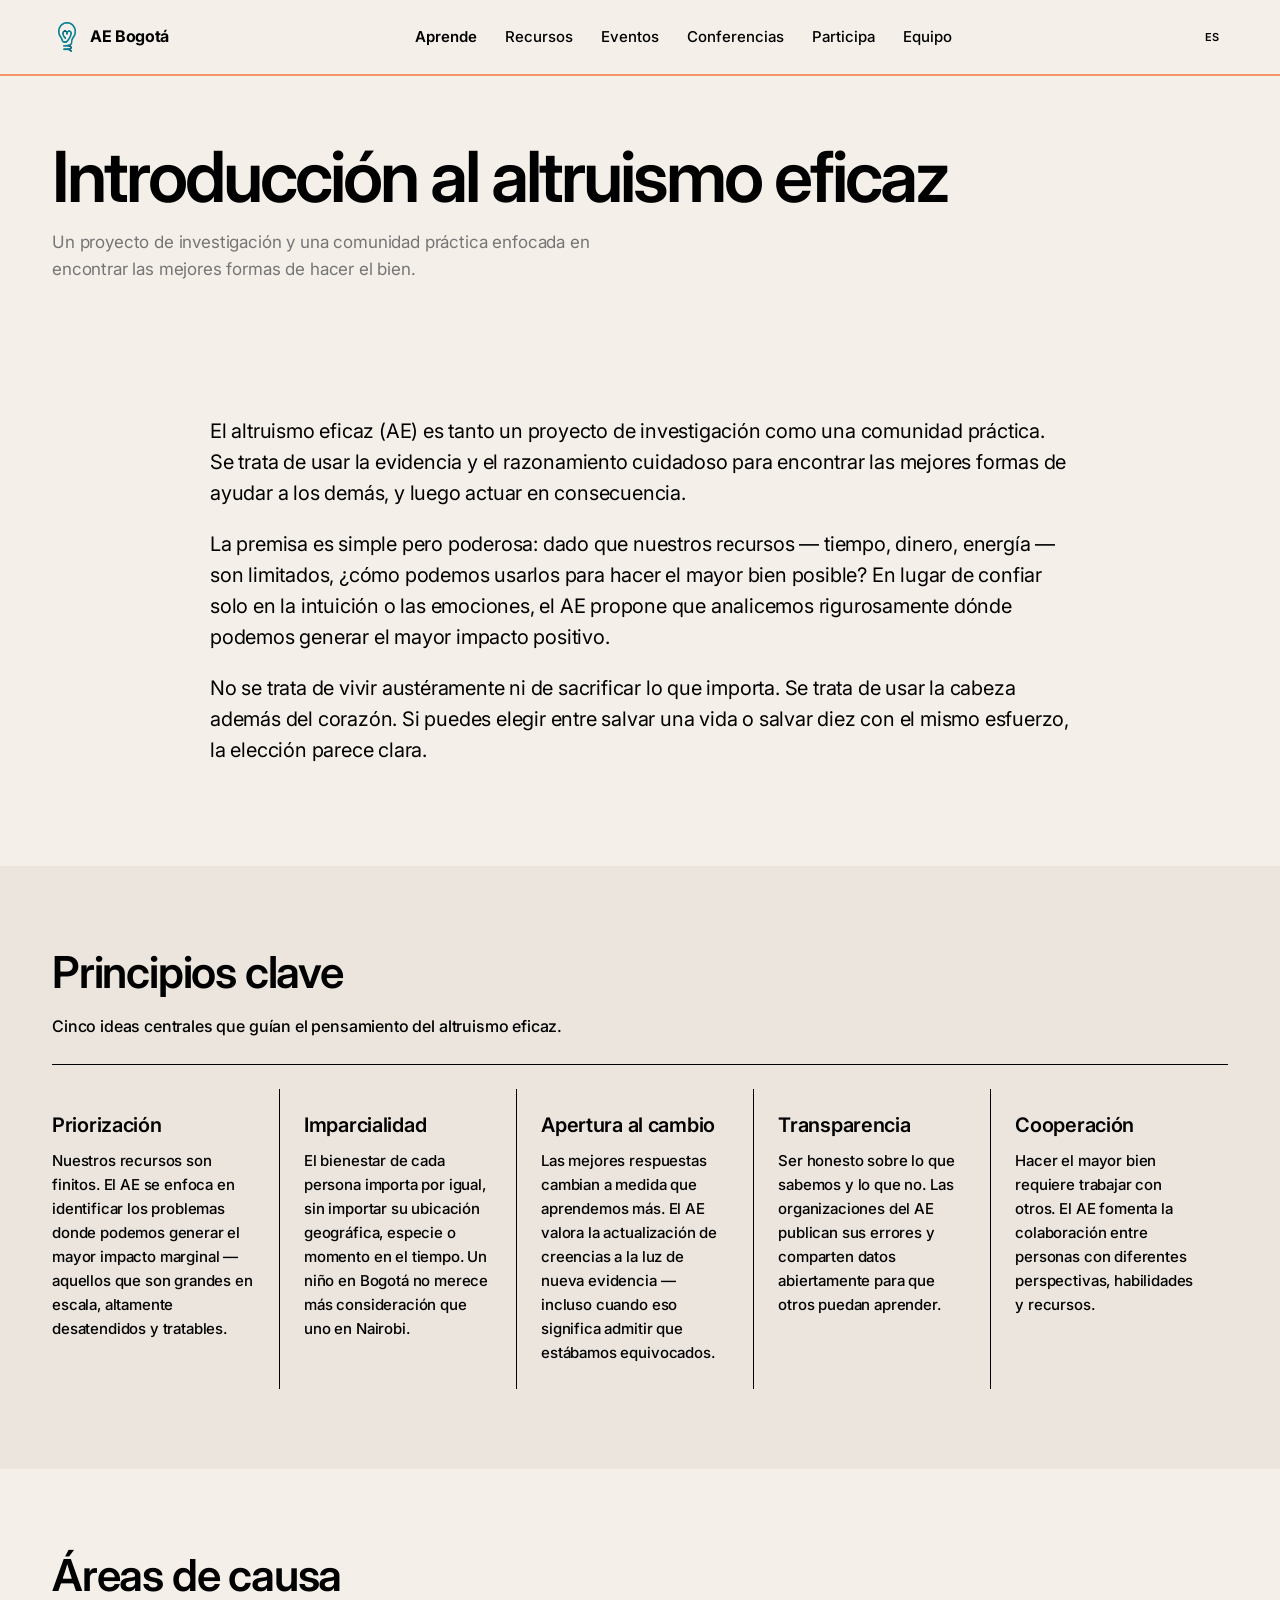
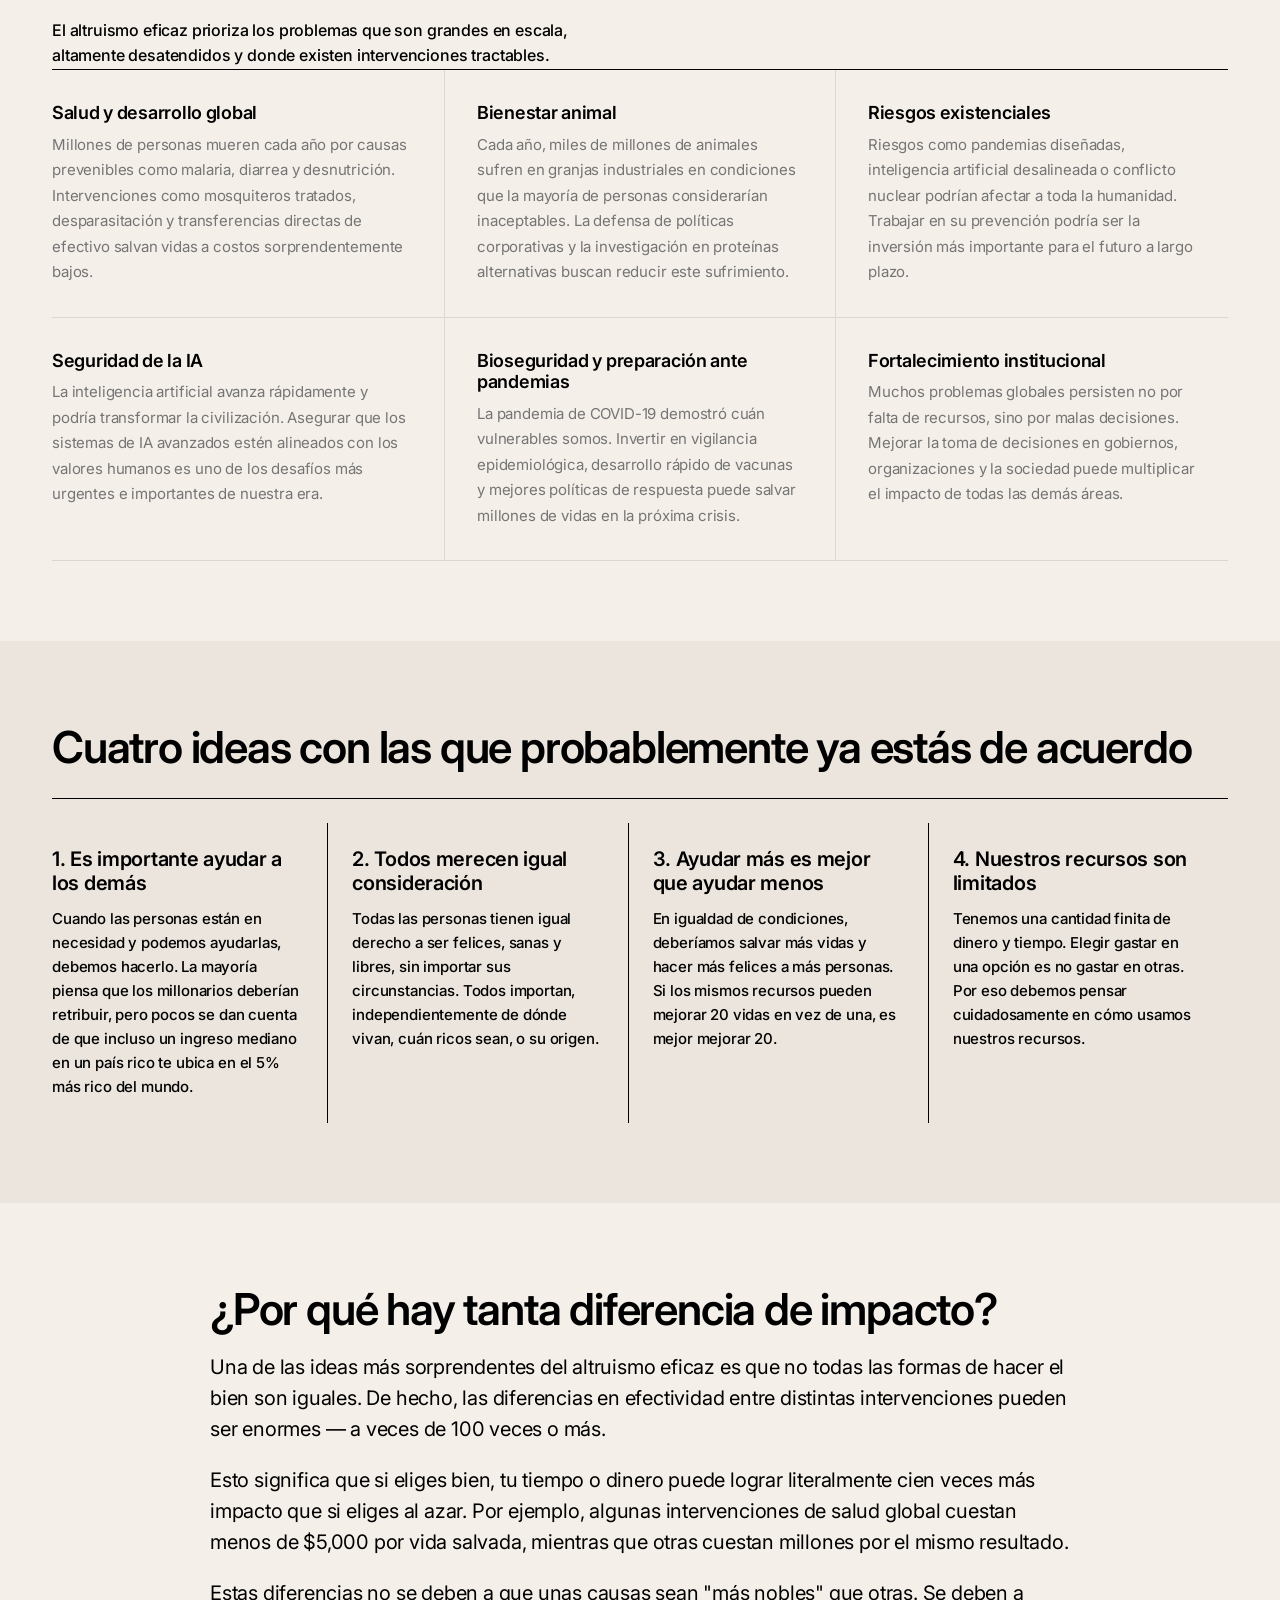
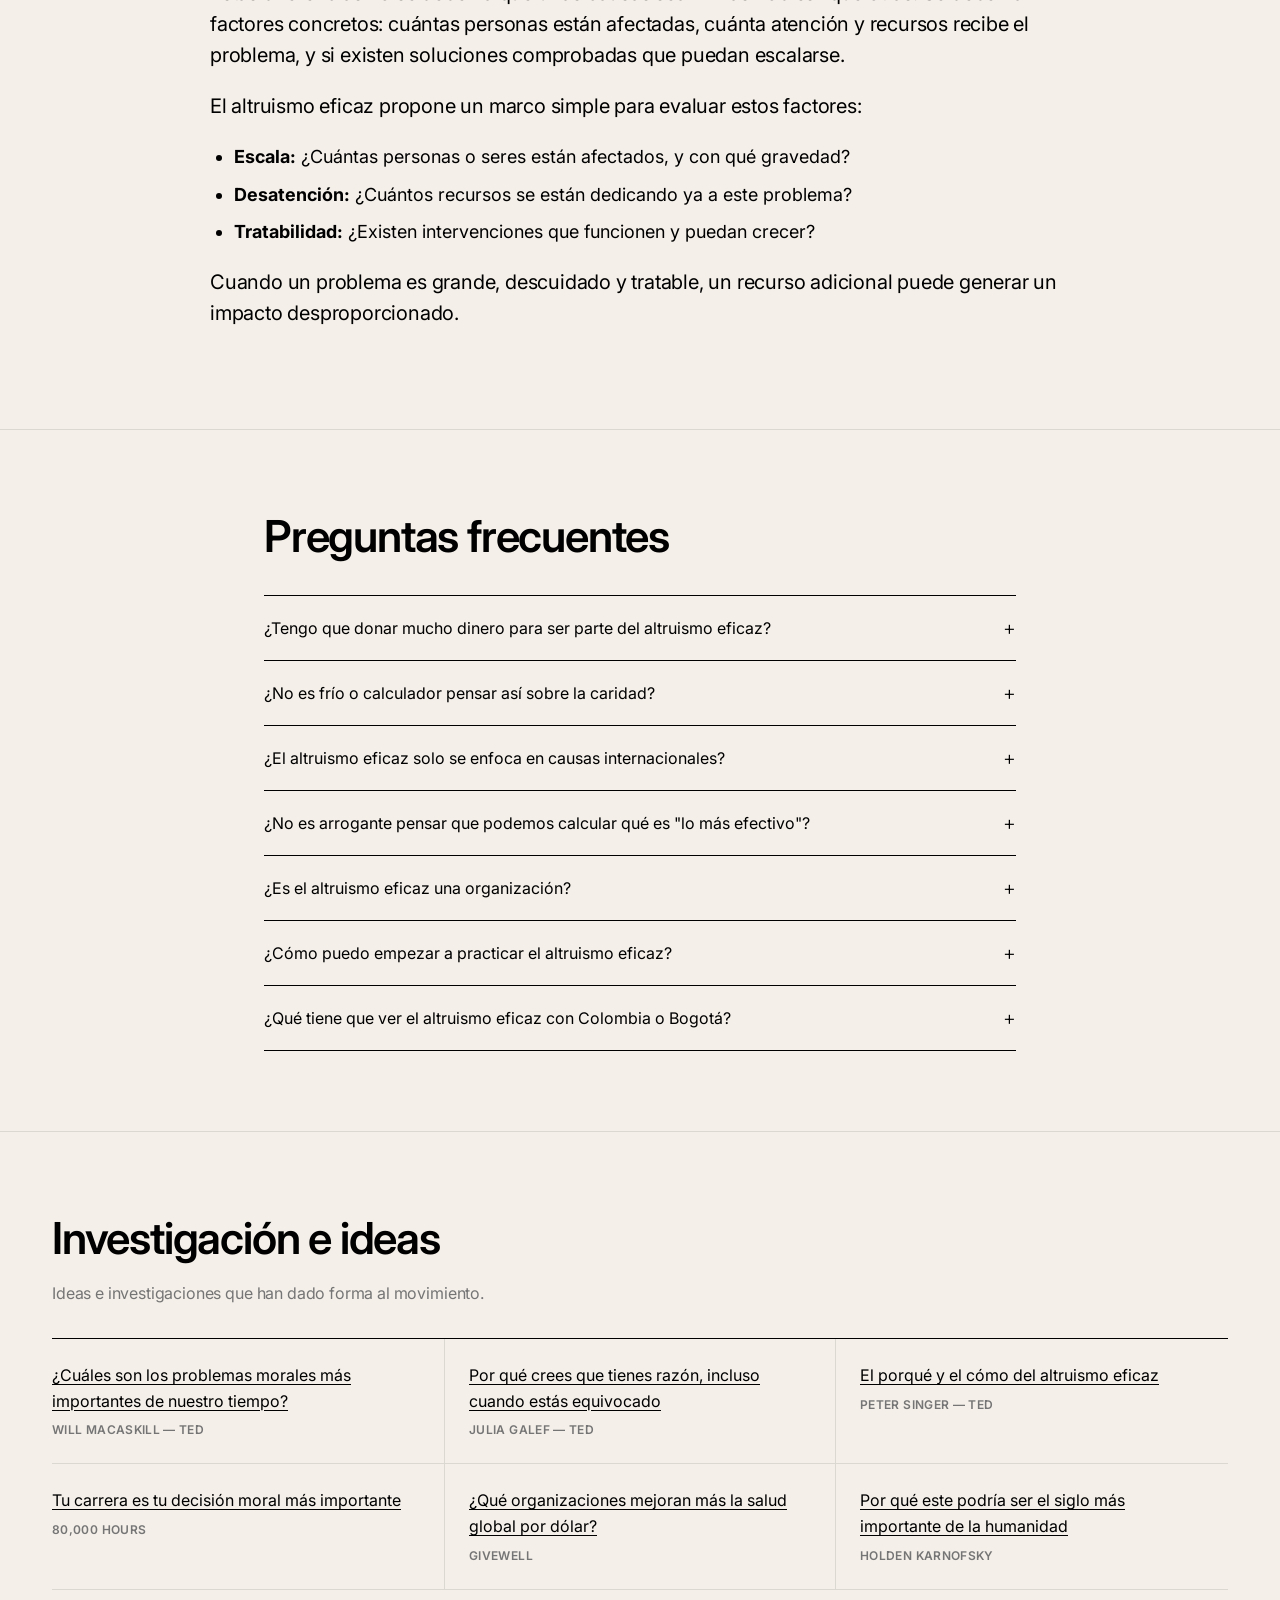
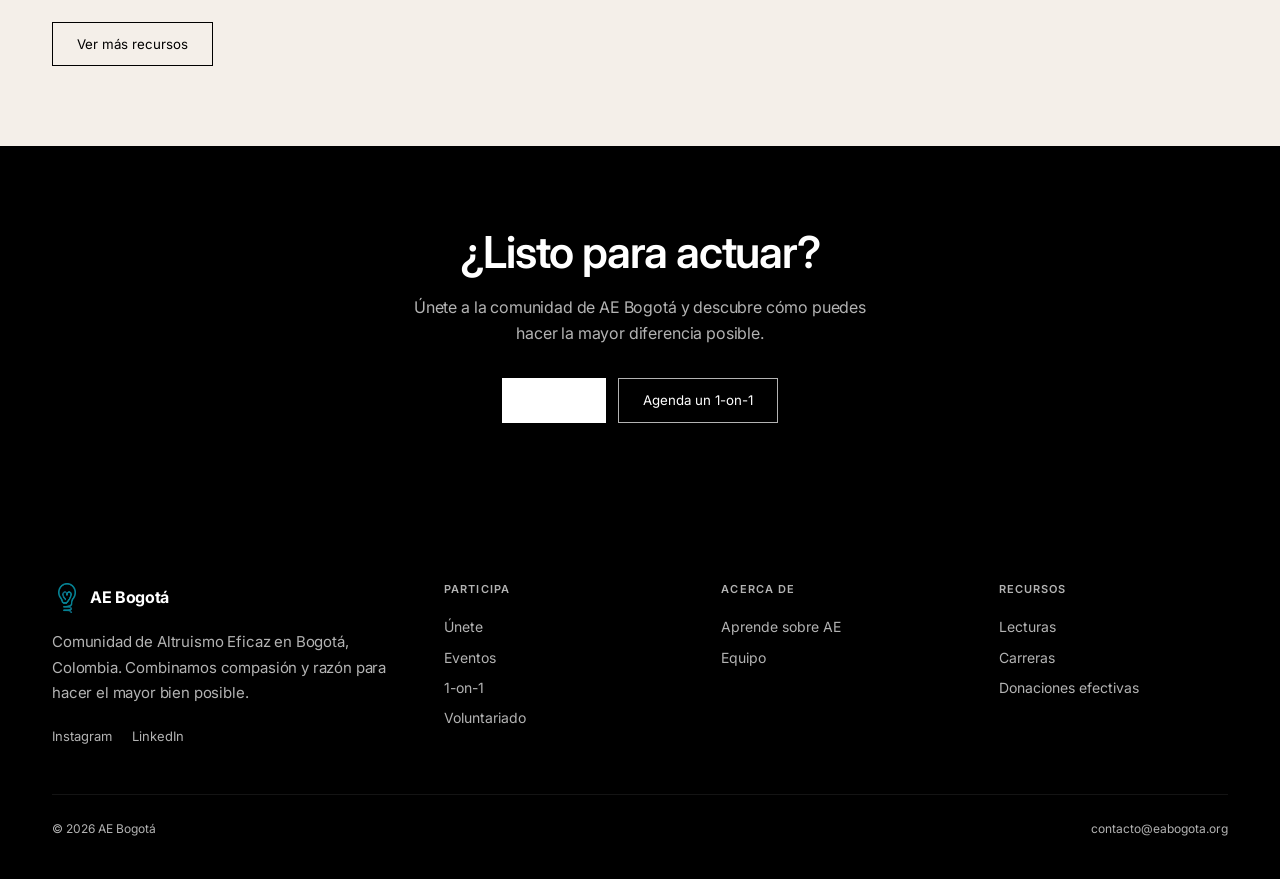
==== commit 260b7747: "Add team photos, Bogotá CTA image, uniform bios, card hover effects - Team cards: teal top border, h" ====
--- a/about-ea.html
+++ b/about-ea.html
@@ -25,10 +25,11 @@
       </a>
       <div class="nav-links">
         <a href="about-ea.html" class="active"><span data-lang="es">Aprende</span><span data-lang="en">Learn</span></a>
+        <a href="resources.html"><span data-lang="es">Recursos</span><span data-lang="en">Resources</span></a>
+        <a href="events.html"><span data-lang="es">Eventos</span><span data-lang="en">Events</span></a>
+        <a href="https://www.effectivealtruism.org/ea-global" target="_blank" rel="noopener"><span data-lang="es">Conferencias</span><span data-lang="en">Conferences</span></a>
+        <a href="get-involved.html"><span data-lang="es">Participa</span><span data-lang="en">Get Involved</span></a>
         <a href="team.html"><span data-lang="es">Equipo</span><span data-lang="en">Team</span></a>
-        <a href="events.html"><span data-lang="es">Eventos</span><span data-lang="en">Events</span></a>
-        <a href="get-involved.html"><span data-lang="es">Participa</span><span data-lang="en">Get Involved</span></a>
-        <a href="resources.html"><span data-lang="es">Recursos</span><span data-lang="en">Resources</span></a>
       </div>
       <div class="nav-right">
         <div class="lang-toggle">
@@ -46,10 +47,11 @@
   <div class="mobile-nav">
     <a href="index.html"><span data-lang="es">Inicio</span><span data-lang="en">Home</span></a>
     <a href="about-ea.html" class="active"><span data-lang="es">Aprende</span><span data-lang="en">Learn</span></a>
+    <a href="resources.html"><span data-lang="es">Recursos</span><span data-lang="en">Resources</span></a>
+    <a href="events.html"><span data-lang="es">Eventos</span><span data-lang="en">Events</span></a>
+    <a href="https://www.effectivealtruism.org/ea-global" target="_blank" rel="noopener"><span data-lang="es">Conferencias</span><span data-lang="en">Conferences</span></a>
+    <a href="get-involved.html"><span data-lang="es">Participa</span><span data-lang="en">Get Involved</span></a>
     <a href="team.html"><span data-lang="es">Equipo</span><span data-lang="en">Team</span></a>
-    <a href="events.html"><span data-lang="es">Eventos</span><span data-lang="en">Events</span></a>
-    <a href="get-involved.html"><span data-lang="es">Participa</span><span data-lang="en">Get Involved</span></a>
-    <a href="resources.html"><span data-lang="es">Recursos</span><span data-lang="en">Resources</span></a>
   </div>
 
   <!-- Page Header -->
--- a/css/style.css
+++ b/css/style.css
@@ -1332,6 +1332,12 @@
 
 .team-card {
   text-align: center;
+  transition: transform var(--transition), box-shadow var(--transition);
+  border-top: 3px solid var(--color-link-teal);
+}
+.team-card:hover {
+  transform: translateY(-4px);
+  box-shadow: 0 8px 24px rgba(0, 0, 0, 0.08);
 }
 
 .team-avatar {
@@ -1347,6 +1353,13 @@
   font-family: var(--font-ui);
   color: var(--text-light);
   background: var(--bg-dark);
+}
+.team-photo {
+  width: 100px;
+  height: 100px;
+  border-radius: 50%;
+  object-fit: cover;
+  flex-shrink: 0;
 }
 
 .team-card .role {
@@ -1514,6 +1527,18 @@
 .team-avatar.coral { background-color: #F18251; }
 .team-avatar.dark { background-color: var(--bg-dark); }
 .team-avatar.muted { background-color: #9e9e9e; }
+
+.team-links {
+  display: flex;
+  gap: 0.75rem;
+}
+.team-links a {
+  color: var(--text-secondary);
+  transition: color var(--transition);
+}
+.team-links a:hover {
+  color: var(--text-primary);
+}
 
 /* === Divider === */
 .divider {
@@ -1699,45 +1724,115 @@
 .res-grid--orgs {
   display: grid;
   grid-template-columns: repeat(2, 1fr);
-  gap: 2rem;
-}
-
-/* Org card horizontal layout */
+  gap: 1rem;
+}
+
+/* Org card */
 .res-card--org {
   display: flex;
   flex-direction: row;
   align-items: flex-start;
-  gap: 1.25rem;
-  padding: 1.5rem 0;
-  border-bottom: 1px solid var(--border-light);
-}
-
+  gap: 1.125rem;
+  padding: 1.375rem 1.5rem;
+  background: rgba(255, 255, 255, 0.45);
+  border: 1px solid rgba(0, 0, 0, 0.07);
+  border-radius: 8px;
+  transition: all 0.2s ease;
+  text-decoration: none;
+  color: var(--text-body);
+  position: relative;
+}
+
+.res-card--org::after {
+  content: "→";
+  position: absolute;
+  top: 1.375rem;
+  right: 1.5rem;
+  font-size: 1rem;
+  color: var(--text-secondary);
+  opacity: 0;
+  transform: translateX(-4px);
+  transition: all 0.2s ease;
+}
+
+.res-card--org:hover {
+  background: rgba(255, 255, 255, 0.75);
+  border-color: rgba(0, 0, 0, 0.12);
+  opacity: 1;
+  box-shadow: 0 2px 12px rgba(0, 0, 0, 0.05);
+}
+
+.res-card--org:hover::after {
+  opacity: 1;
+  transform: translateX(0);
+}
+
+/* Dark section overrides */
+.section-dark .res-card--org {
+  background: rgba(255, 255, 255, 0.06);
+  border-color: rgba(255, 255, 255, 0.1);
+}
+
+.section-dark .res-card--org::after {
+  color: var(--text-light-muted);
+}
+
+.section-dark .res-card--org:hover {
+  background: rgba(255, 255, 255, 0.1);
+  border-color: rgba(255, 255, 255, 0.2);
+  box-shadow: 0 2px 12px rgba(0, 0, 0, 0.2);
+}
+
+/* Sand section overrides */
+.bg-sand-dark .res-card--org {
+  background: rgba(255, 255, 255, 0.6);
+}
+
+.bg-sand-dark .res-card--org:hover {
+  background: #fff;
+}
+
+/* Logo container */
 .res-card--org .res-logo {
-  width: 72px;
-  height: 72px;
+  width: 44px;
+  height: 44px;
   object-fit: contain;
-  border: 1px solid var(--border-light);
-  border-radius: 8px;
+  border-radius: 10px;
   padding: 6px;
+  background: rgba(255, 255, 255, 0.6);
+  border: 1px solid rgba(0, 0, 0, 0.05);
+  flex-shrink: 0;
+  margin-top: 1px;
+}
+
+.section-dark .res-card--org .res-logo {
+  background: rgba(255, 255, 255, 0.1);
+  border-color: rgba(255, 255, 255, 0.08);
+}
+
+.bg-sand-dark .res-card--org .res-logo {
   background: #fff;
-  flex-shrink: 0;
 }
 
 .res-card--org .res-title {
   margin: 0 0 6px;
   font-size: 1.125rem;
+  font-weight: 600;
+  letter-spacing: -0.2px;
+  line-height: 1.3;
 }
 
 .res-card--org .res-desc {
   font-size: 0.9375rem;
   color: var(--text-secondary);
-  line-height: 1.55;
+  line-height: 1.6;
   margin: 0;
 }
 
 .res-card--org .res-body {
   flex: 1;
   min-width: 0;
+  padding-right: 1.25rem;
 }
 
 /* Article list: text-only links */
@@ -1818,15 +1913,6 @@
 
 .section-dark .res-card .res-request {
   color: var(--text-light);
-}
-
-.section-dark .res-card--org {
-  border-color: rgba(255,255,255,0.12);
-}
-
-.section-dark .res-card--org .res-logo {
-  background: rgba(255,255,255,0.1);
-  border-color: rgba(255,255,255,0.15);
 }
 
 /* Section divider between sub-sections */
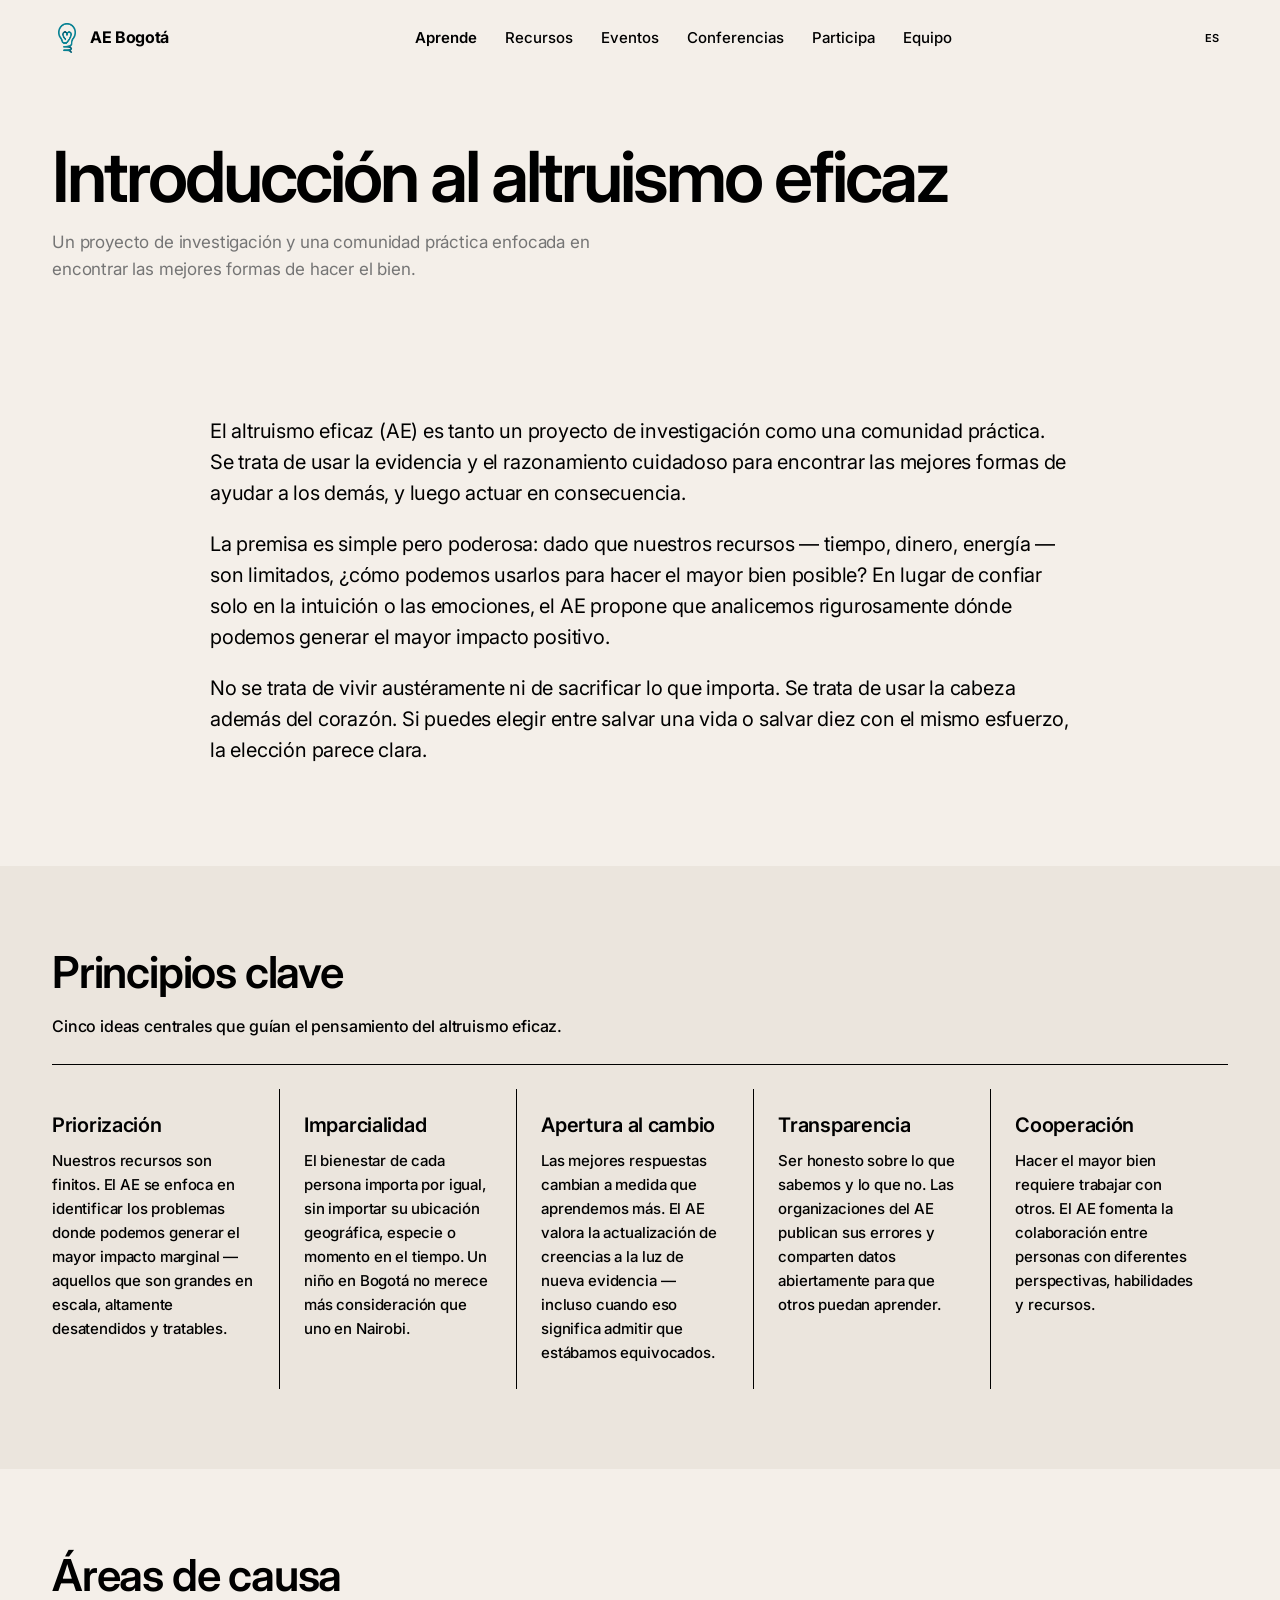
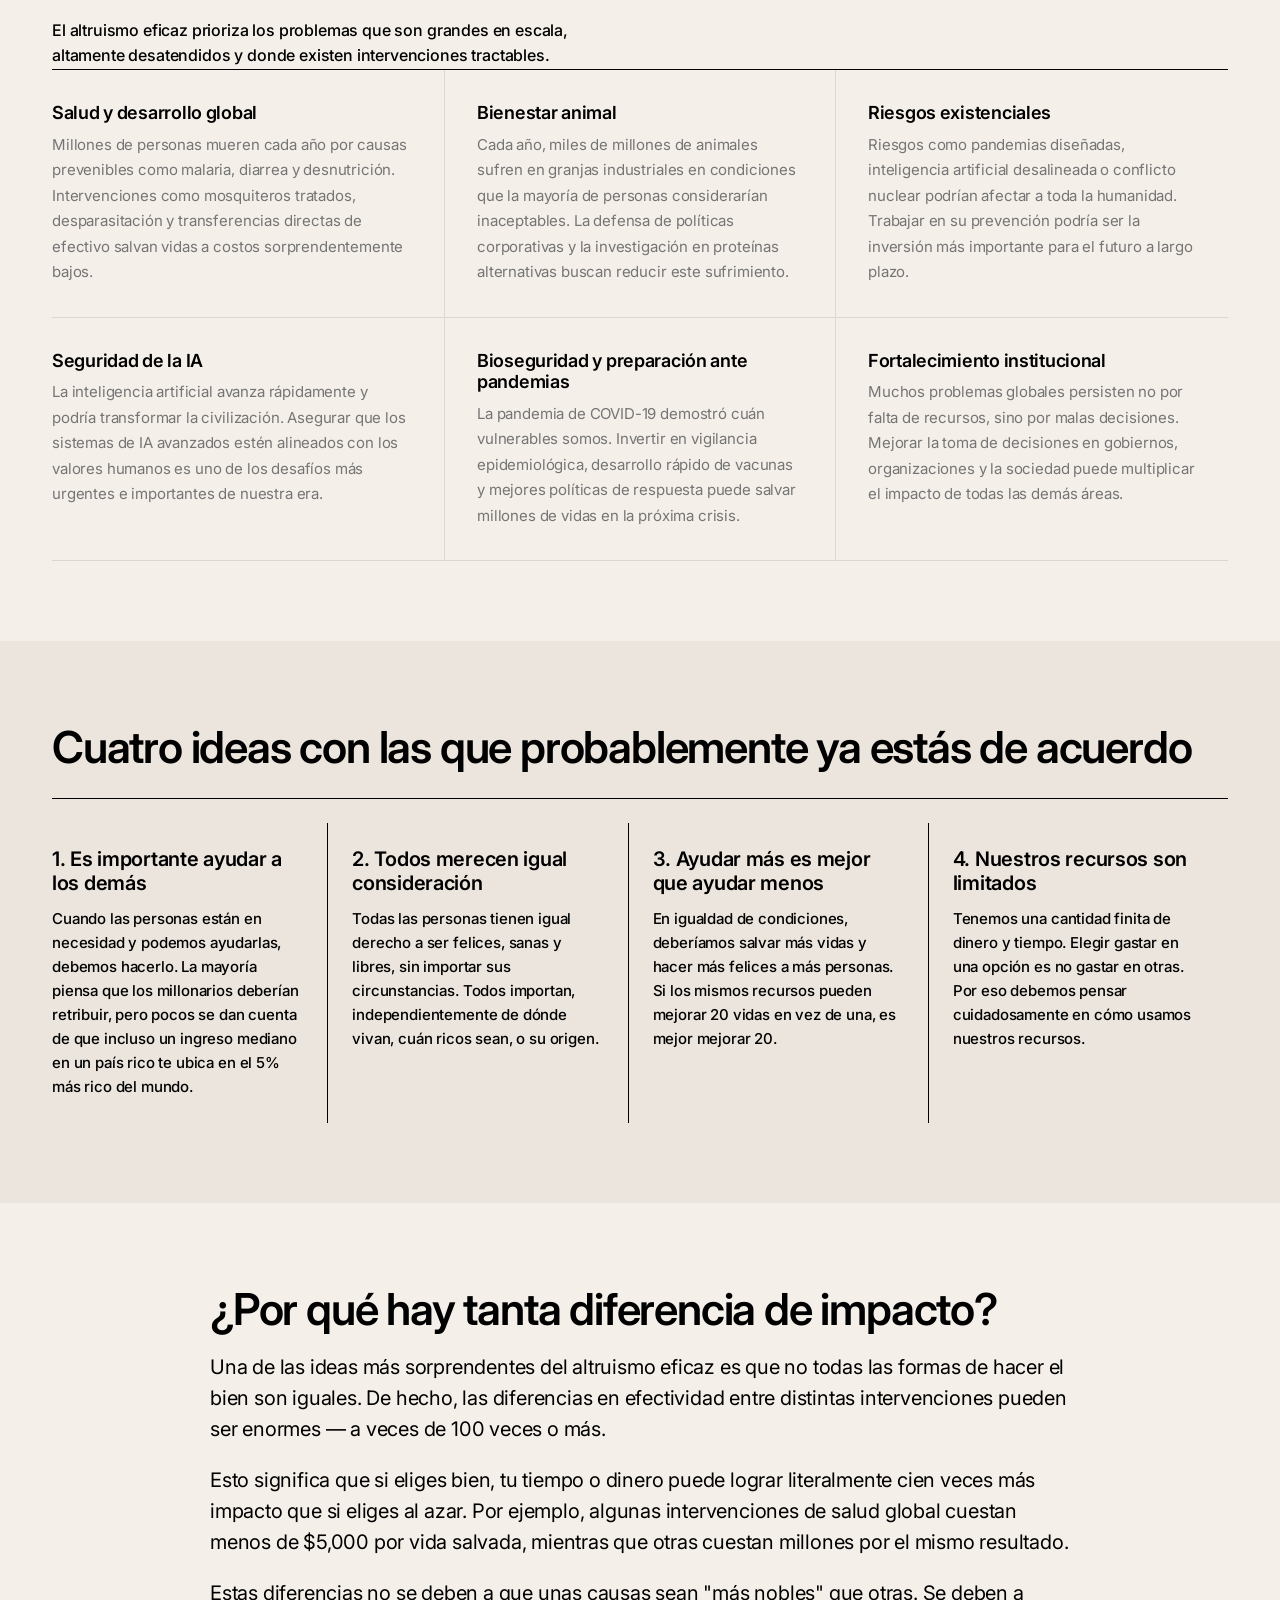
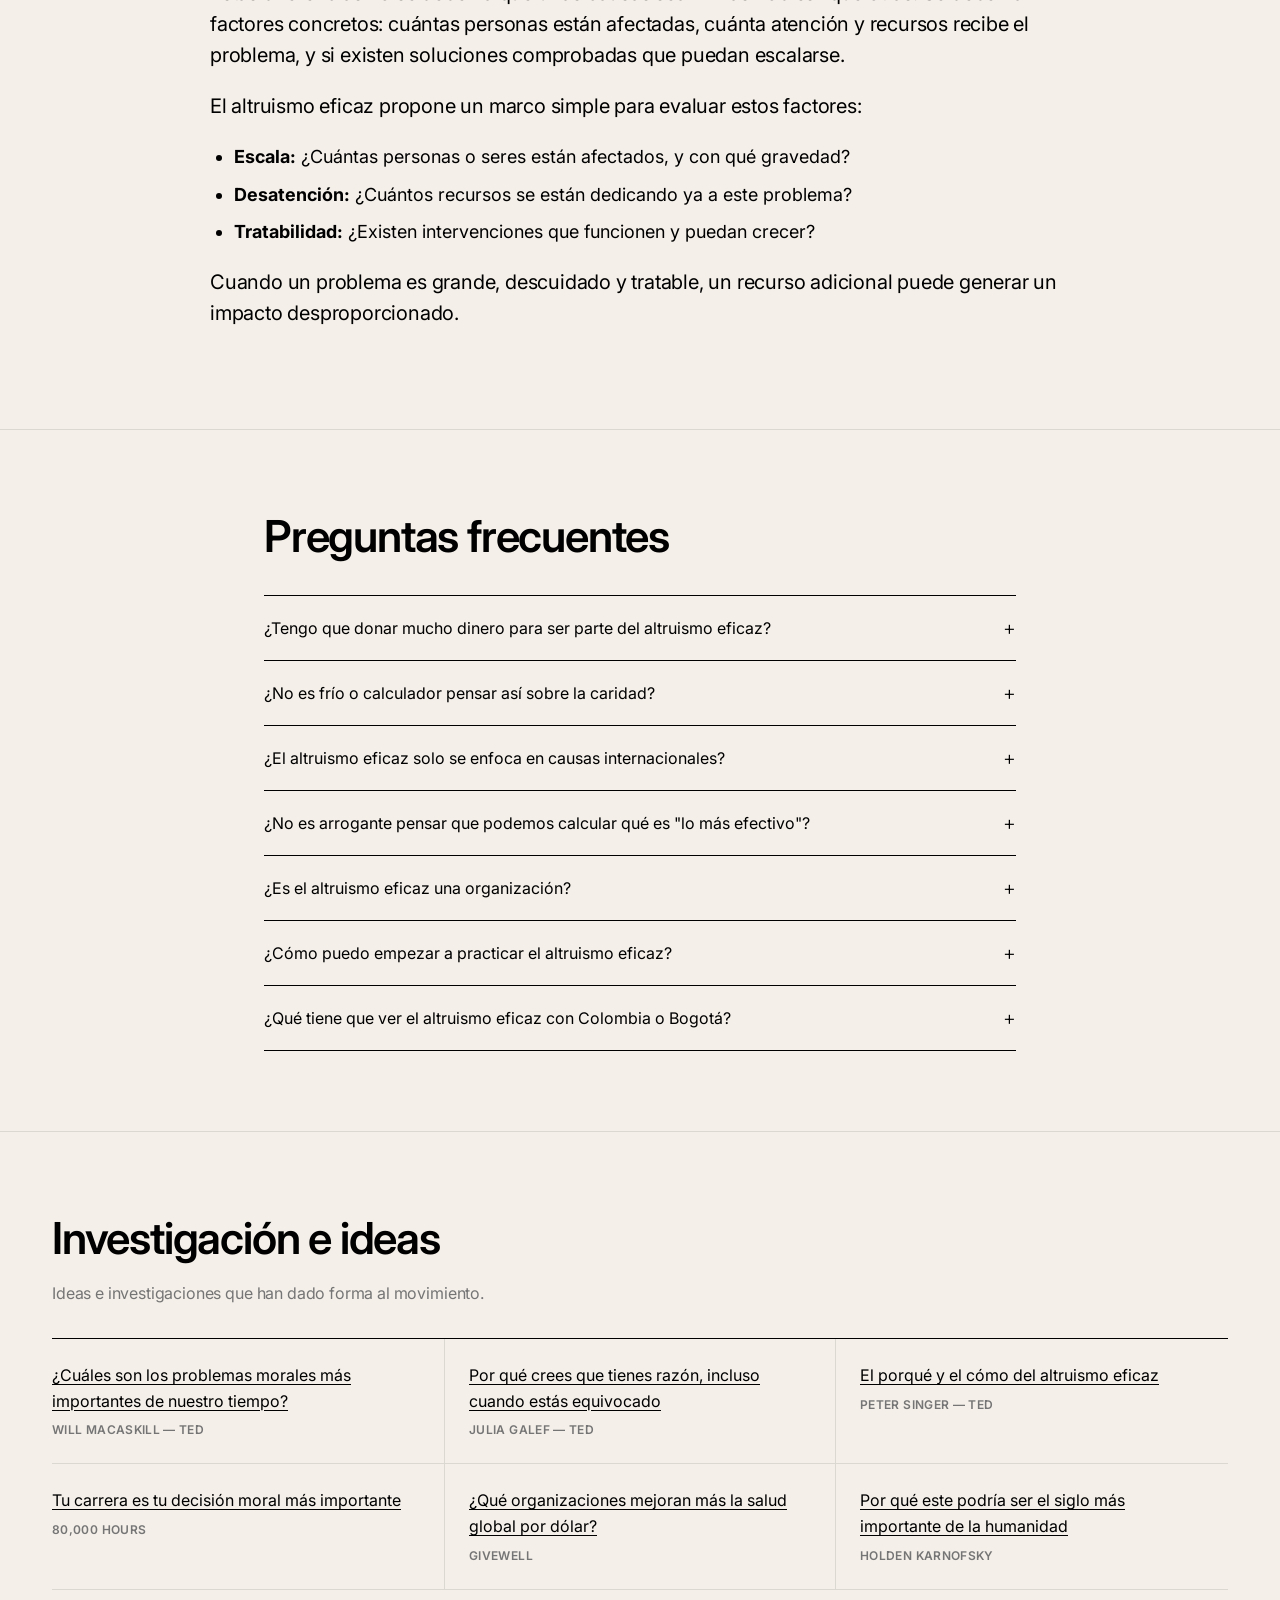
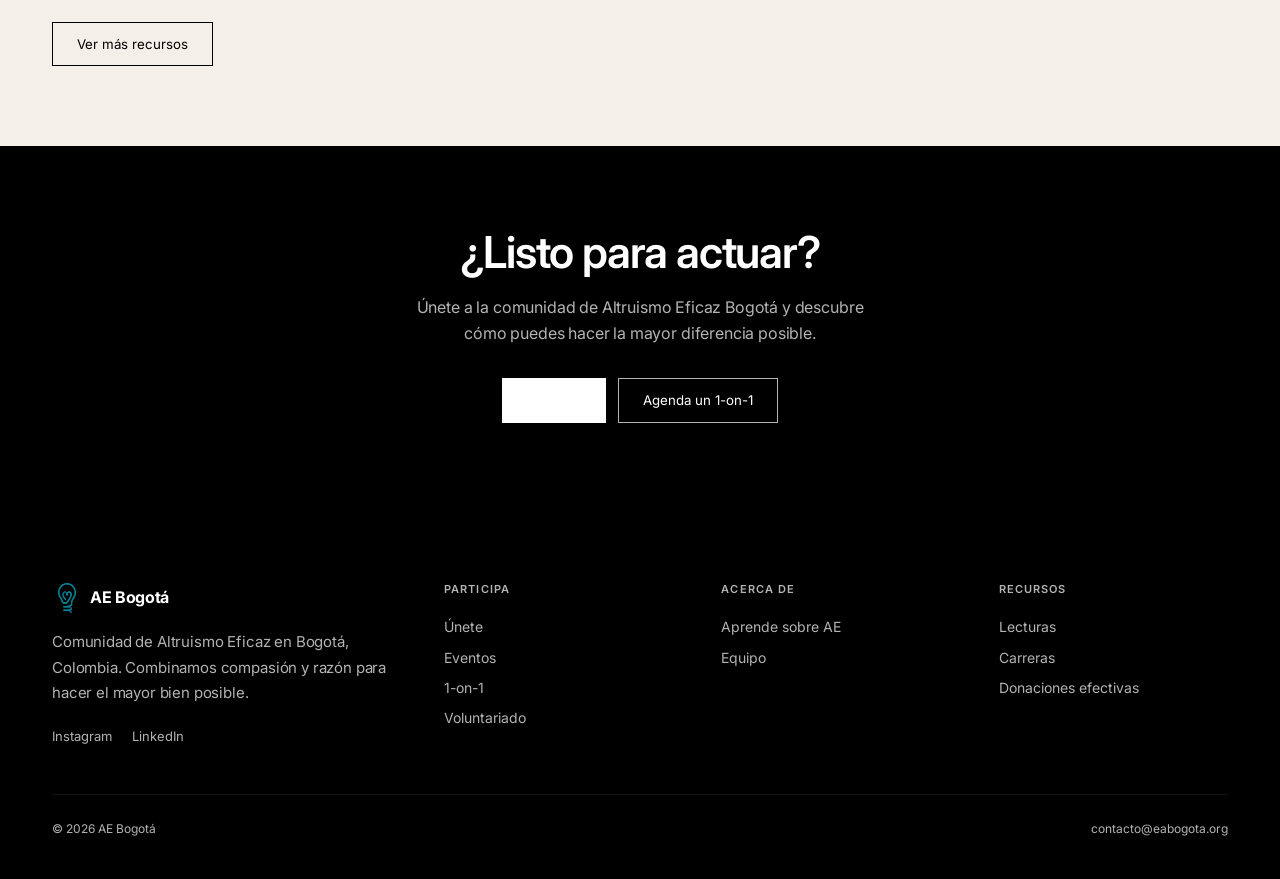
==== commit e3575768: "Remove navbar orange border, rename AE Bogotá to Altruismo Eficaz Bogotá in content Kept short "AE B" ====
--- a/about-ea.html
+++ b/about-ea.html
@@ -3,9 +3,9 @@
 <head>
   <meta charset="UTF-8">
   <meta name="viewport" content="width=device-width, initial-scale=1.0">
-  <title data-lang="es">¿Qué es el Altruismo Eficaz? — AE Bogotá</title>
+  <title data-lang="es">¿Qué es el Altruismo Eficaz? — Altruismo Eficaz Bogotá</title>
   <meta name="description" content="El Altruismo Eficaz usa evidencia y razón para encontrar las mejores formas de ayudar a los demás.">
-  <meta property="og:title" content="¿Qué es el Altruismo Eficaz? — AE Bogotá">
+  <meta property="og:title" content="¿Qué es el Altruismo Eficaz? — Altruismo Eficaz Bogotá">
   <meta property="og:description" content="El Altruismo Eficaz usa evidencia y razón para encontrar las mejores formas de ayudar a los demás.">
   <meta property="og:type" content="website">
   <link rel="preconnect" href="https://fonts.googleapis.com">
@@ -408,8 +408,8 @@
             </button>
             <div class="faq-answer">
               <p>
-                <span data-lang="es">Hay muchas formas de empezar: lee sobre las áreas de causa que más te interesen, <a href="get-involved.html">únete a AE Bogotá</a>, <a href="get-involved.html#one-on-one">agenda un 1-on-1</a> con alguien de la comunidad, considera <a href="https://www.givingwhatwecan.org/">donar de forma efectiva</a>, o explora cómo <a href="https://www.80000hours.org/">tu carrera puede generar impacto</a>.</span>
-                <span data-lang="en">There are many ways to start: read about the cause areas that interest you most, <a href="get-involved.html">join AE Bogotá</a>, <a href="get-involved.html#one-on-one">book a 1-on-1</a> with someone from the community, consider <a href="https://www.givingwhatwecan.org/">giving effectively</a>, or explore how <a href="https://www.80000hours.org/">your career can create impact</a>.</span>
+                <span data-lang="es">Hay muchas formas de empezar: lee sobre las áreas de causa que más te interesen, <a href="get-involved.html">únete a Altruismo Eficaz Bogotá</a>, <a href="get-involved.html#one-on-one">agenda un 1-on-1</a> con alguien de la comunidad, considera <a href="https://www.givingwhatwecan.org/">donar de forma efectiva</a>, o explora cómo <a href="https://www.80000hours.org/">tu carrera puede generar impacto</a>.</span>
+                <span data-lang="en">There are many ways to start: read about the cause areas that interest you most, <a href="get-involved.html">join Effective Altruism Bogotá</a>, <a href="get-involved.html#one-on-one">book a 1-on-1</a> with someone from the community, consider <a href="https://www.givingwhatwecan.org/">giving effectively</a>, or explore how <a href="https://www.80000hours.org/">your career can create impact</a>.</span>
               </p>
             </div>
           </div>
@@ -517,8 +517,8 @@
           <span data-lang="en">Ready to take action?</span>
         </h2>
         <p style="max-width: 480px; margin: 0 auto 2rem;">
-          <span data-lang="es">Únete a la comunidad de AE Bogotá y descubre cómo puedes hacer la mayor diferencia posible.</span>
-          <span data-lang="en">Join the AE Bogotá community and discover how you can make the greatest possible difference.</span>
+          <span data-lang="es">Únete a la comunidad de Altruismo Eficaz Bogotá y descubre cómo puedes hacer la mayor diferencia posible.</span>
+          <span data-lang="en">Join the Effective Altruism Bogotá community and discover how you can make the greatest possible difference.</span>
         </p>
         <div style="display: flex; gap: 0.75rem; justify-content: center; flex-wrap: wrap;">
           <a href="get-involved.html" class="btn btn-white">
--- a/css/style.css
+++ b/css/style.css
@@ -259,7 +259,7 @@
   z-index: 1000;
   font-family: var(--font-ui);
   transition: background-color var(--transition);
-  border-bottom: 2px solid var(--color-salmon);
+  border-bottom: none;
 }
 
 .navbar .container {
@@ -1332,12 +1332,11 @@
 
 .team-card {
   text-align: center;
-  transition: transform var(--transition), box-shadow var(--transition);
-  border-top: 3px solid var(--color-link-teal);
-}
-.team-card:hover {
-  transform: translateY(-4px);
-  box-shadow: 0 8px 24px rgba(0, 0, 0, 0.08);
+}
+.team-card > div {
+  display: flex;
+  flex-direction: column;
+  height: 100%;
 }
 
 .team-avatar {
@@ -1383,6 +1382,7 @@
   color: var(--text-secondary);
   margin-bottom: 0.75rem;
   line-height: 1.6;
+  flex: 1;
 }
 
 .team-card .social-links {
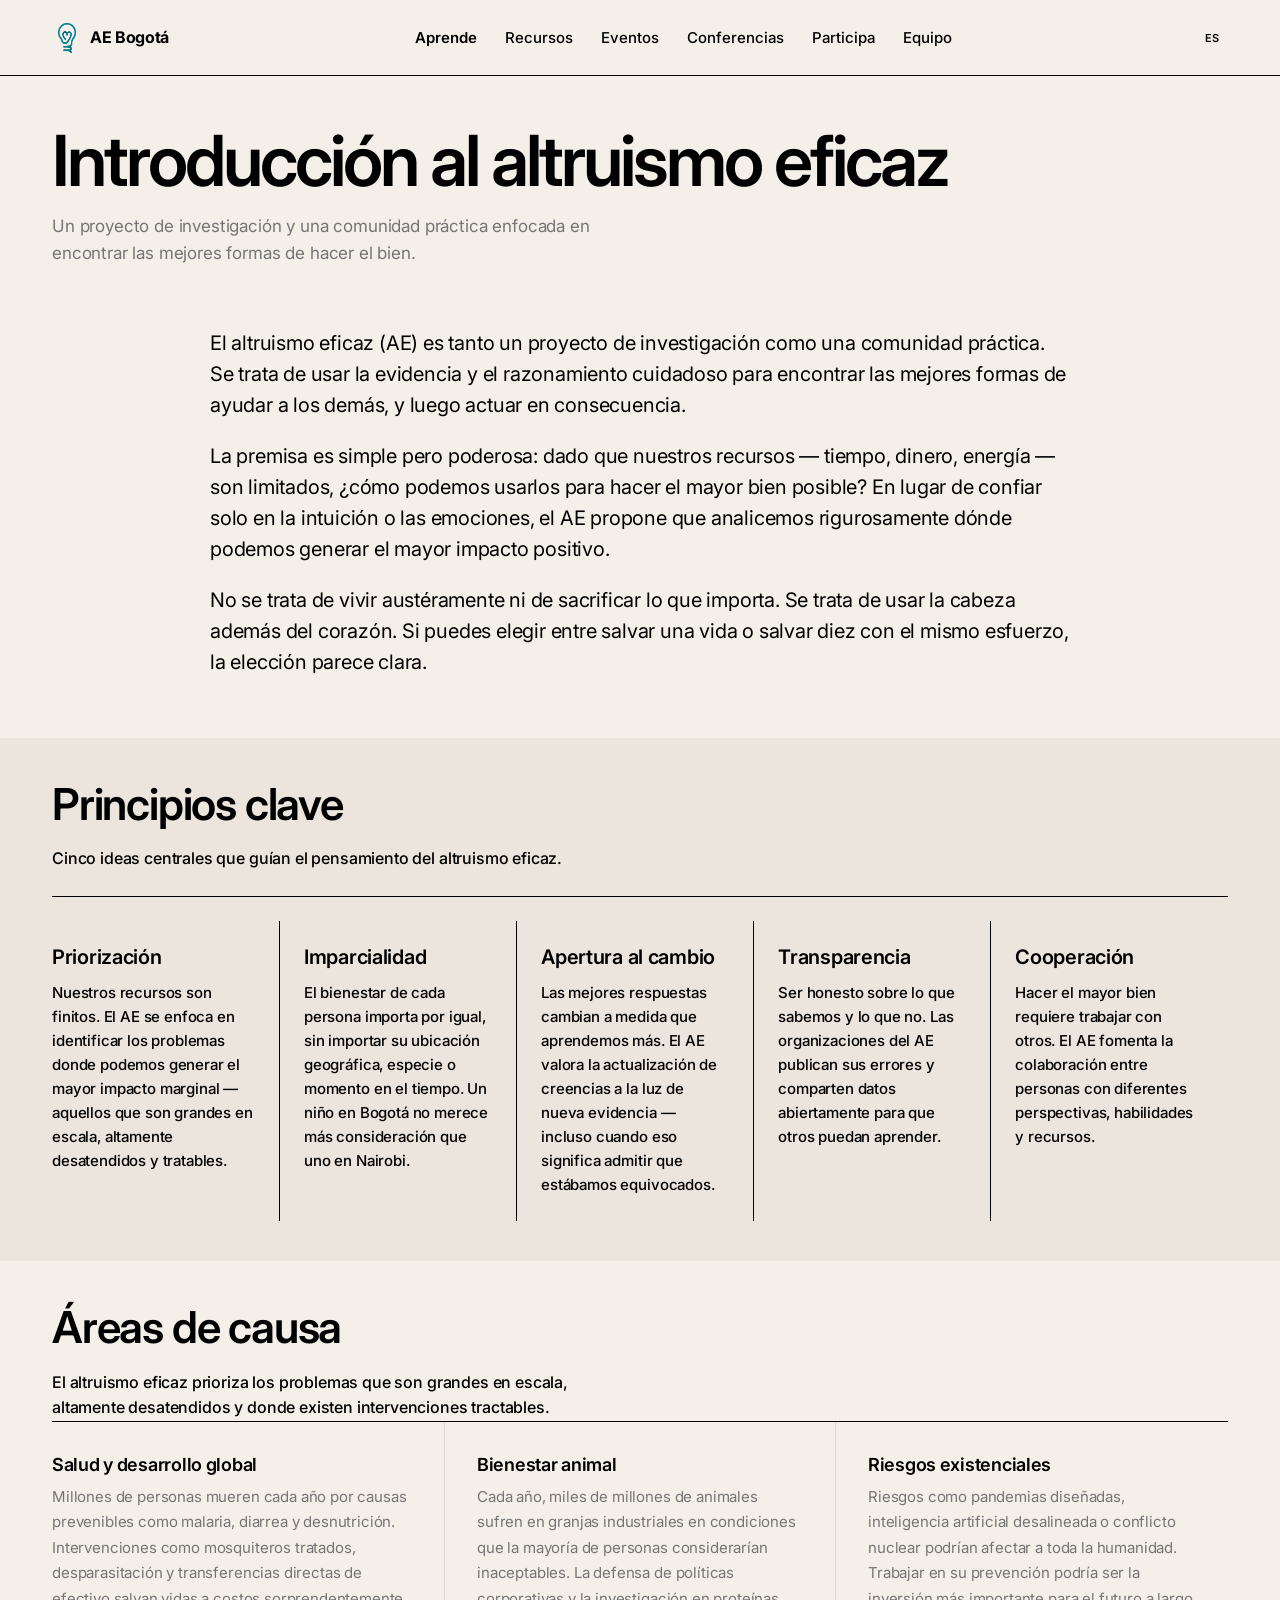
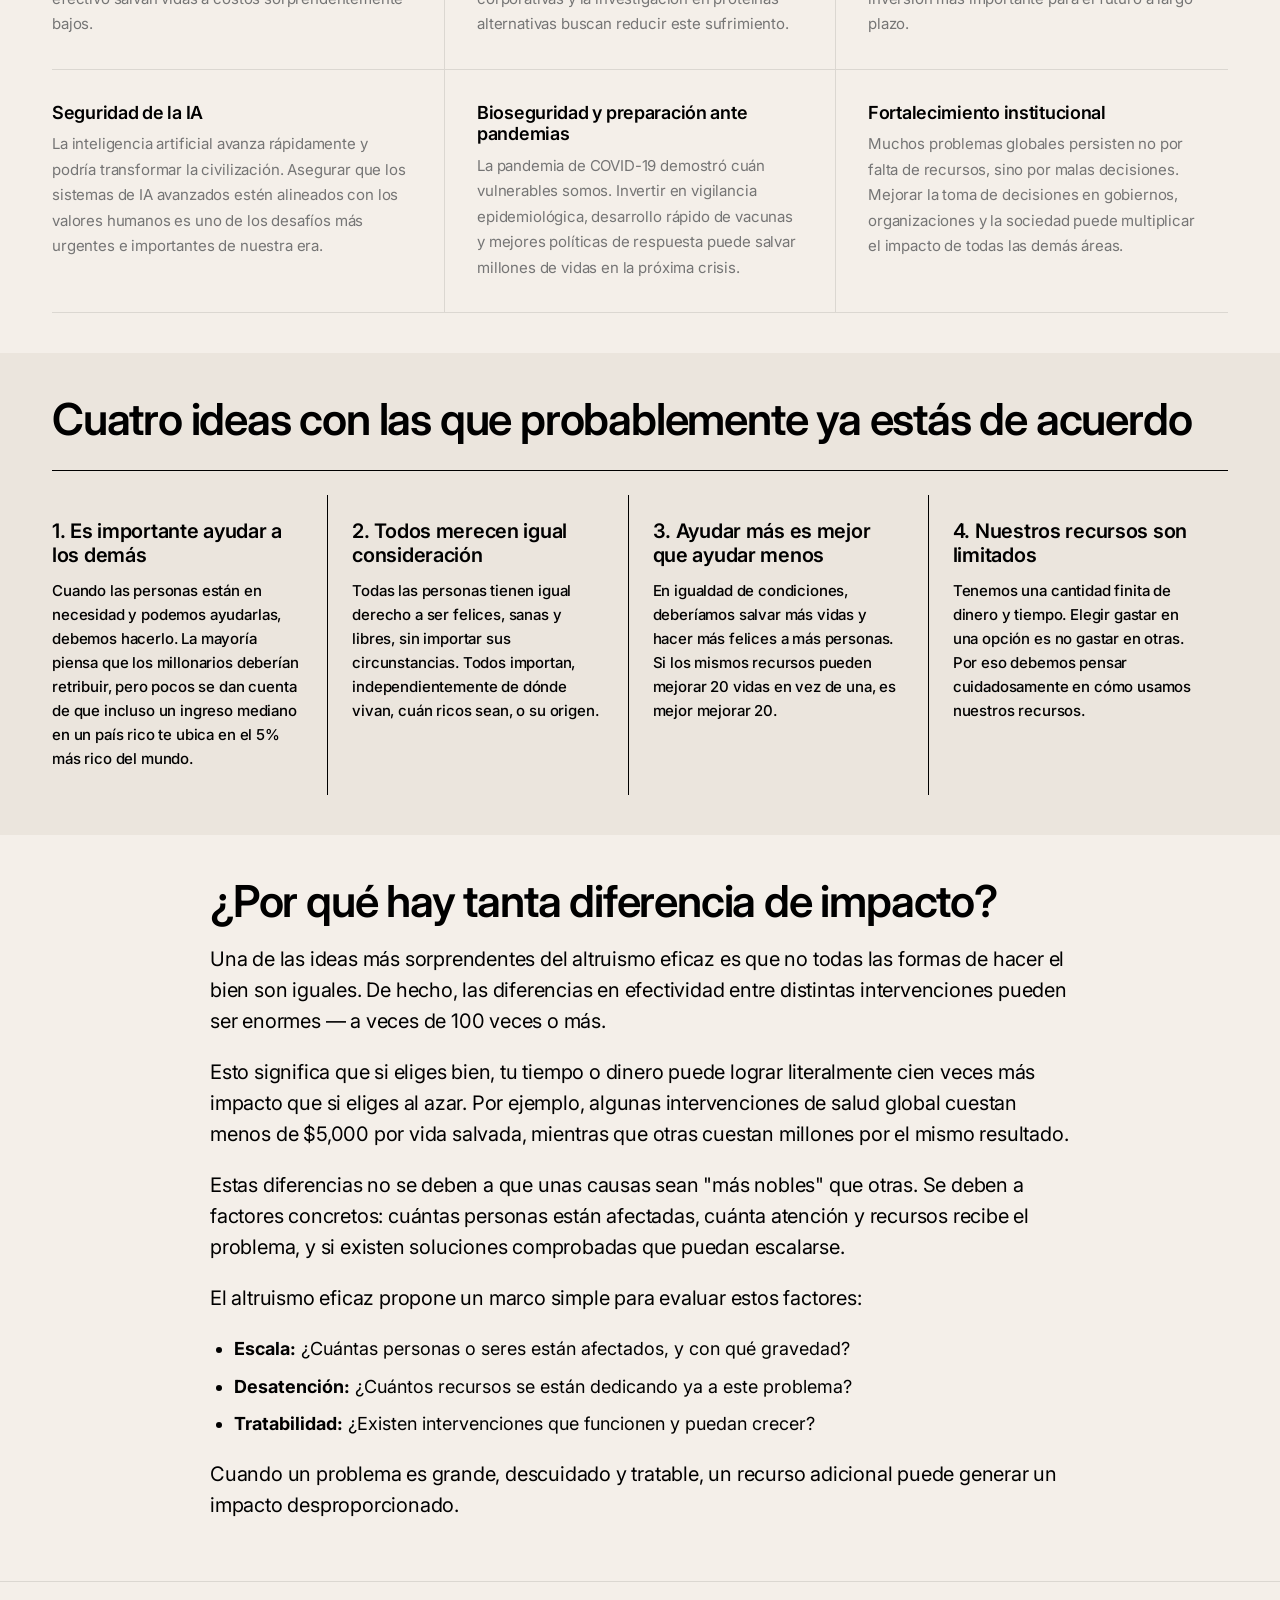
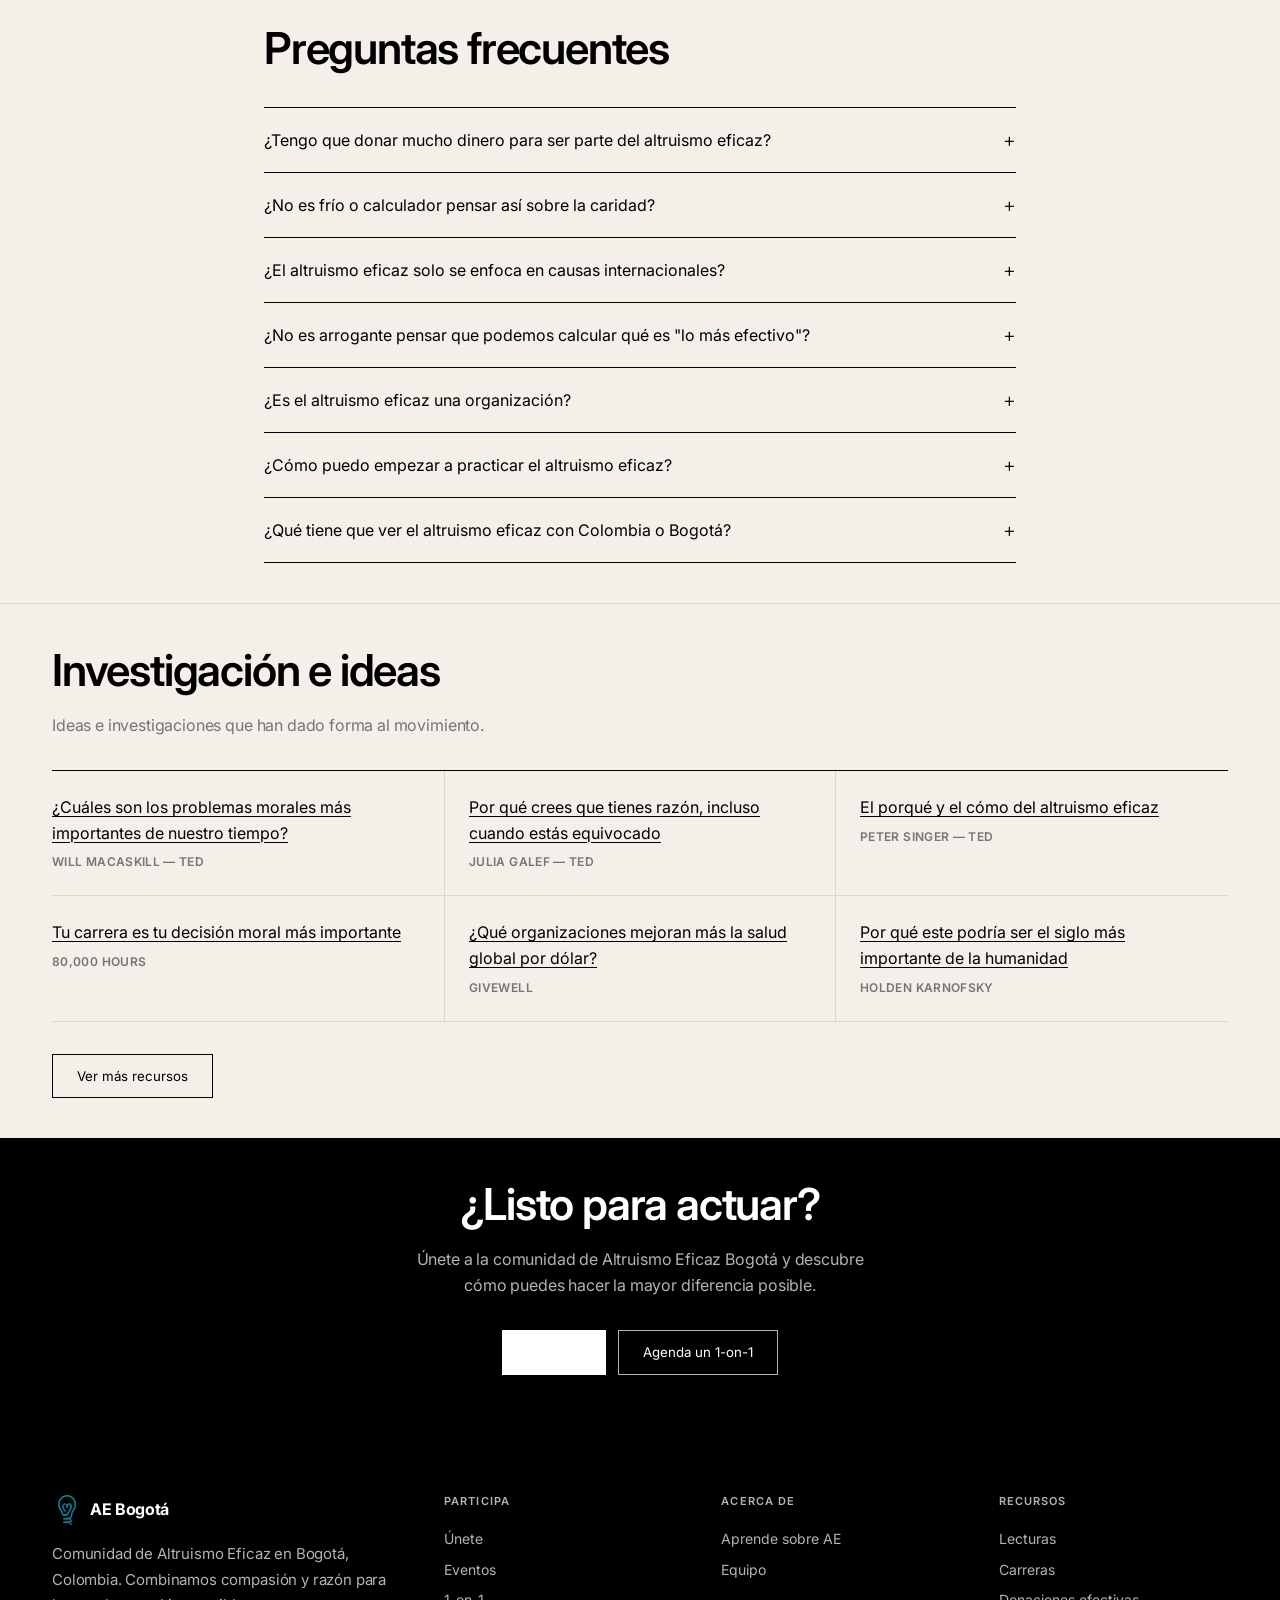
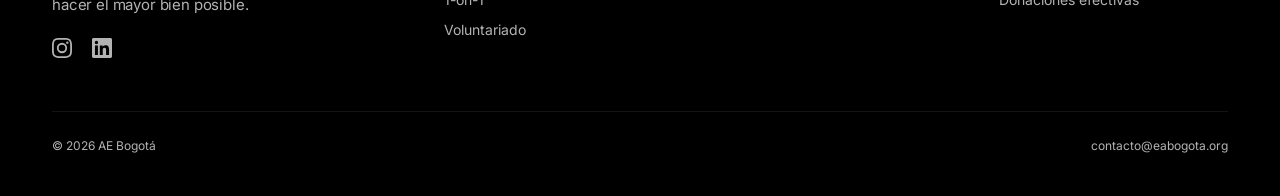
==== commit eda9ec72: "Replace footer social text with Instagram and LinkedIn SVG icons Co-Authored-By: Claude Opus 4.6 (1M" ====
--- a/about-ea.html
+++ b/about-ea.html
@@ -548,8 +548,8 @@
             <span data-lang="en">Effective Altruism community in Bogotá, Colombia. Combining compassion and reason to do the most good.</span>
           </p>
           <div class="footer-social">
-            <a href="#">Instagram</a>
-            <a href="#">LinkedIn</a>
+            <a href="https://www.instagram.com/aebogota/" target="_blank" rel="noopener" title="Instagram"><svg width="20" height="20" viewBox="0 0 24 24" fill="currentColor"><path d="M12 2.163c3.204 0 3.584.012 4.85.07 3.252.148 4.771 1.691 4.919 4.919.058 1.265.069 1.645.069 4.849 0 3.205-.012 3.584-.069 4.849-.149 3.225-1.664 4.771-4.919 4.919-1.266.058-1.644.07-4.85.07-3.204 0-3.584-.012-4.849-.07-3.26-.149-4.771-1.699-4.919-4.92-.058-1.265-.07-1.644-.07-4.849 0-3.204.013-3.583.07-4.849.149-3.227 1.664-4.771 4.919-4.919 1.266-.057 1.645-.069 4.849-.069zM12 0C8.741 0 8.333.014 7.053.072 2.695.272.273 2.69.073 7.052.014 8.333 0 8.741 0 12c0 3.259.014 3.668.072 4.948.2 4.358 2.618 6.78 6.98 6.98C8.333 23.986 8.741 24 12 24c3.259 0 3.668-.014 4.948-.072 4.354-.2 6.782-2.618 6.979-6.98.059-1.28.073-1.689.073-4.948 0-3.259-.014-3.667-.072-4.947-.196-4.354-2.617-6.78-6.979-6.98C15.668.014 15.259 0 12 0zm0 5.838a6.162 6.162 0 100 12.324 6.162 6.162 0 000-12.324zM12 16a4 4 0 110-8 4 4 0 010 8zm6.406-11.845a1.44 1.44 0 100 2.881 1.44 1.44 0 000-2.881z"/></svg></a>
+            <a href="https://co.linkedin.com/company/altruismo-eficaz-colombia" target="_blank" rel="noopener" title="LinkedIn"><svg width="20" height="20" viewBox="0 0 24 24" fill="currentColor"><path d="M20.447 20.452h-3.554v-5.569c0-1.328-.027-3.037-1.852-3.037-1.853 0-2.136 1.445-2.136 2.939v5.667H9.351V9h3.414v1.561h.046c.477-.9 1.637-1.85 3.37-1.85 3.601 0 4.267 2.37 4.267 5.455v6.286zM5.337 7.433a2.062 2.062 0 01-2.063-2.065 2.064 2.064 0 112.063 2.065zm1.782 13.019H3.555V9h3.564v11.452zM22.225 0H1.771C.792 0 0 .774 0 1.729v20.542C0 23.227.792 24 1.771 24h20.451C23.2 24 24 23.227 24 22.271V1.729C24 .774 23.2 0 22.222 0h.003z"/></svg></a>
           </div>
         </div>
 
--- a/css/style.css
+++ b/css/style.css
@@ -30,8 +30,8 @@
   --border-lighter: rgba(0, 0, 0, 0.06);
 
   /* Spacing */
-  --section-padding: 5rem;
-  --section-padding-lg: 6.875rem;
+  --section-padding: 2.5rem;
+  --section-padding-lg: 3rem;
   --max-width: 1240px;
   --max-width-narrow: 752px;
   --nav-height: 76px;
@@ -259,7 +259,7 @@
   z-index: 1000;
   font-family: var(--font-ui);
   transition: background-color var(--transition);
-  border-bottom: none;
+  border-bottom: 1px solid var(--border-dark);
 }
 
 .navbar .container {
@@ -1074,7 +1074,7 @@
 /* === Page Header (inner pages) === */
 .page-header {
   background-color: var(--bg-paper);
-  padding: 4rem 0 2rem;
+  padding: 3rem 0 0;
   margin-top: var(--nav-height);
 }
 
@@ -1428,7 +1428,7 @@
 
 /* === Section Header / Label === */
 .section-header {
-  margin-bottom: 2.5rem;
+  margin-bottom: 2rem;
 }
 
 .section-header h2 {
@@ -2227,7 +2227,7 @@
 
 @media (max-width: 768px) {
   :root {
-    --section-padding: 3.5rem;
+    --section-padding: 2rem;
   }
 
   html { font-size: 15px; }
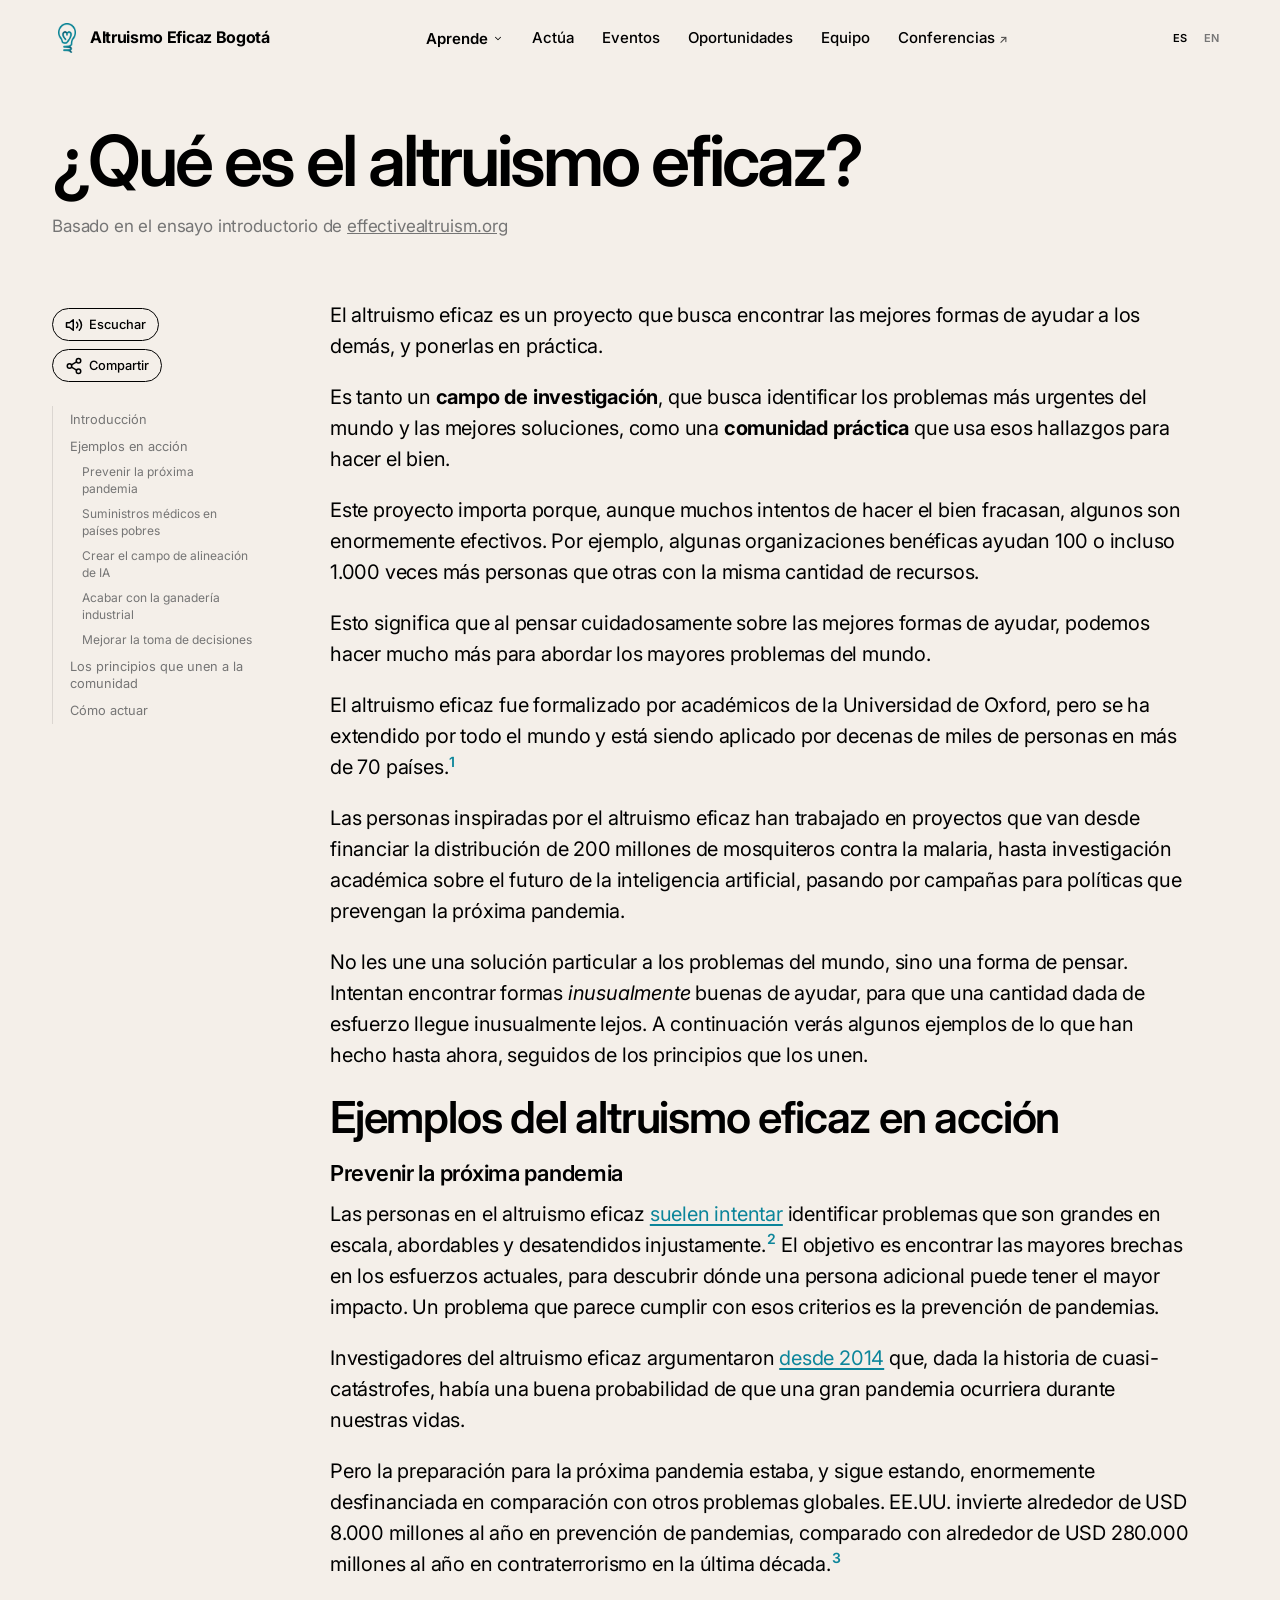
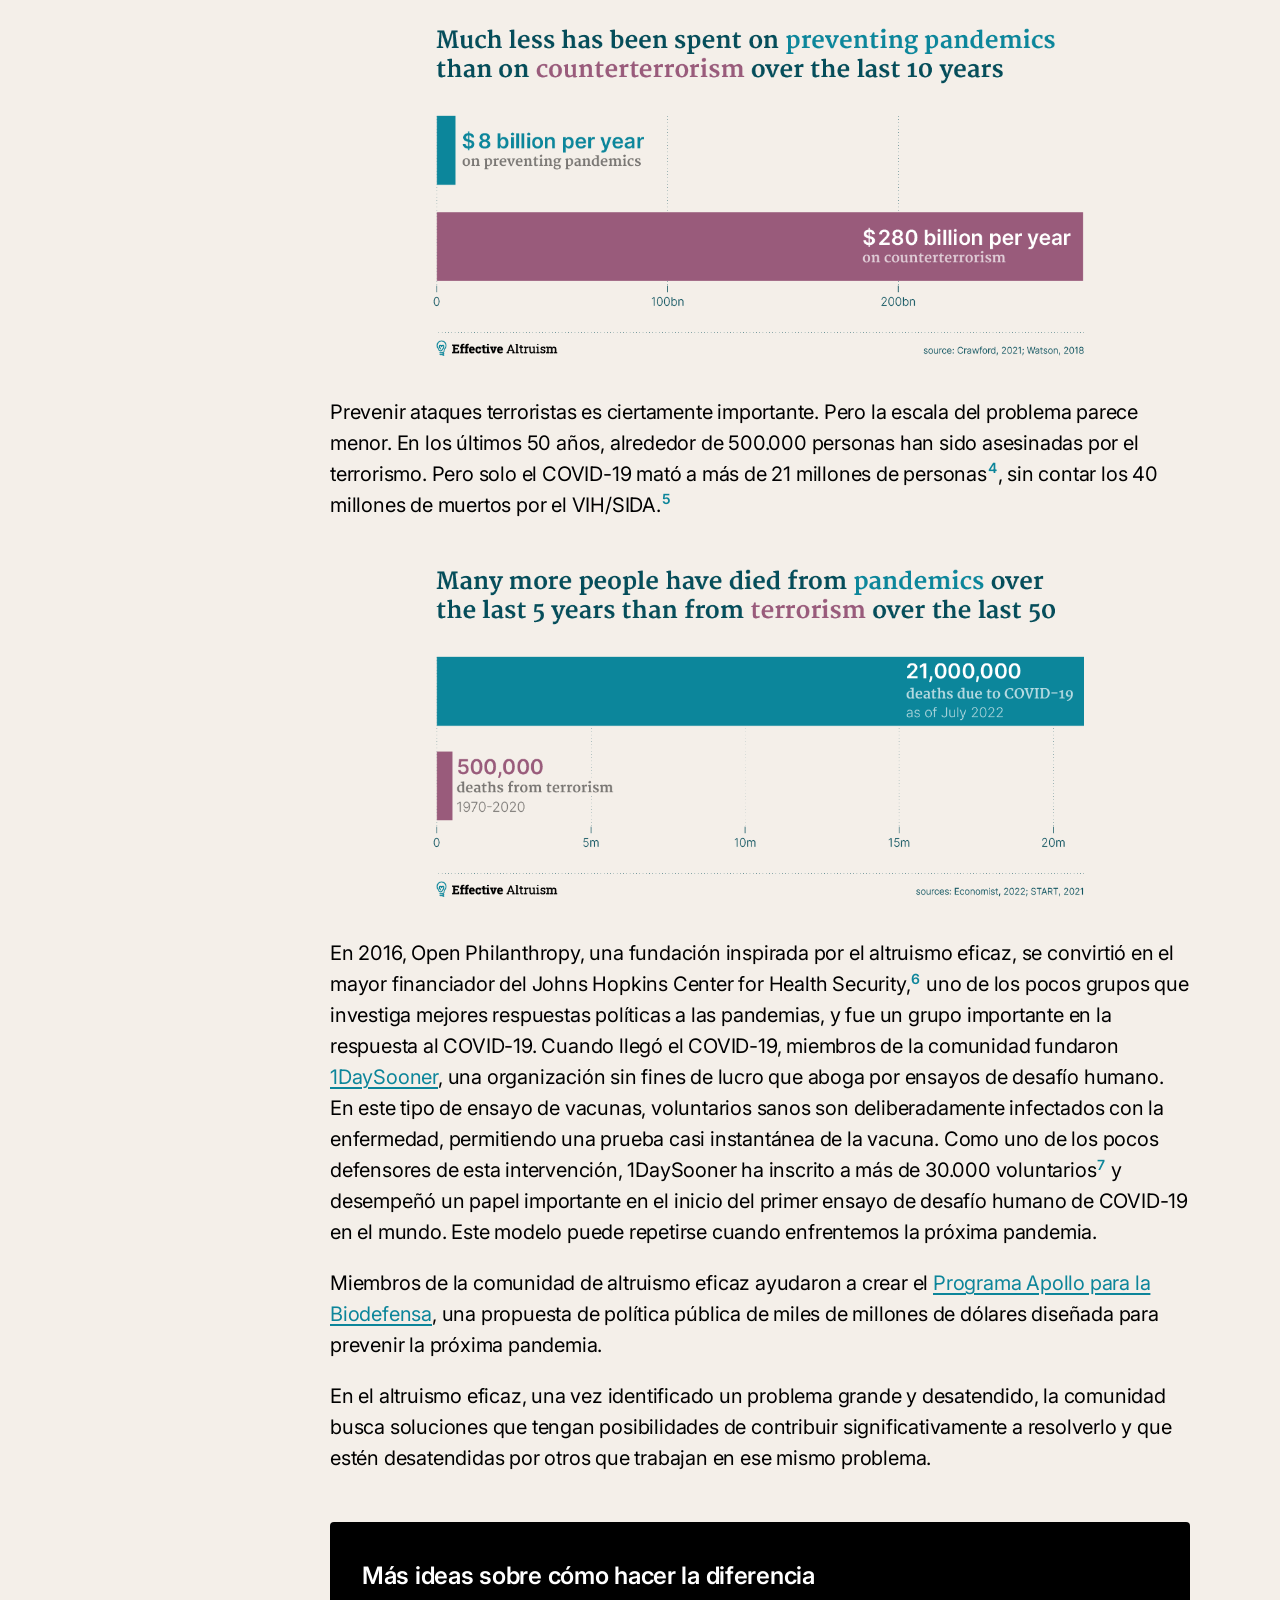
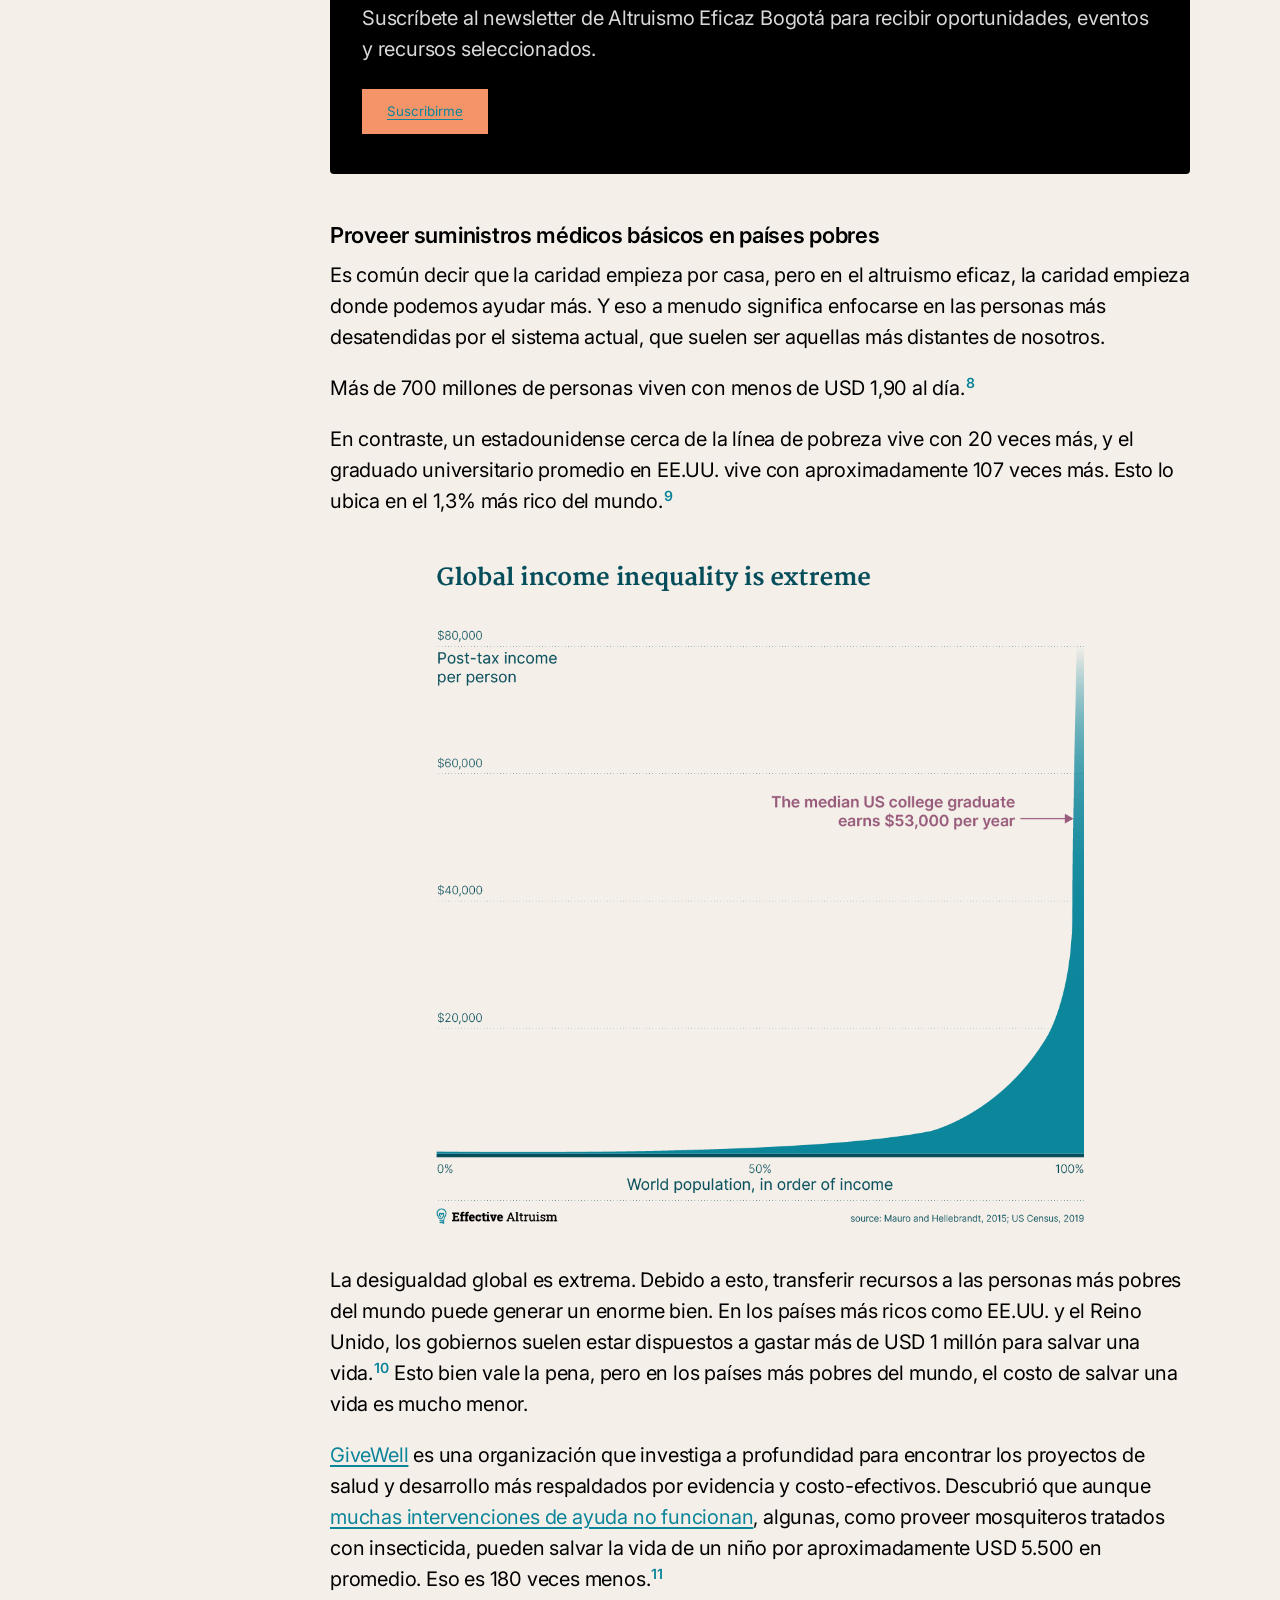
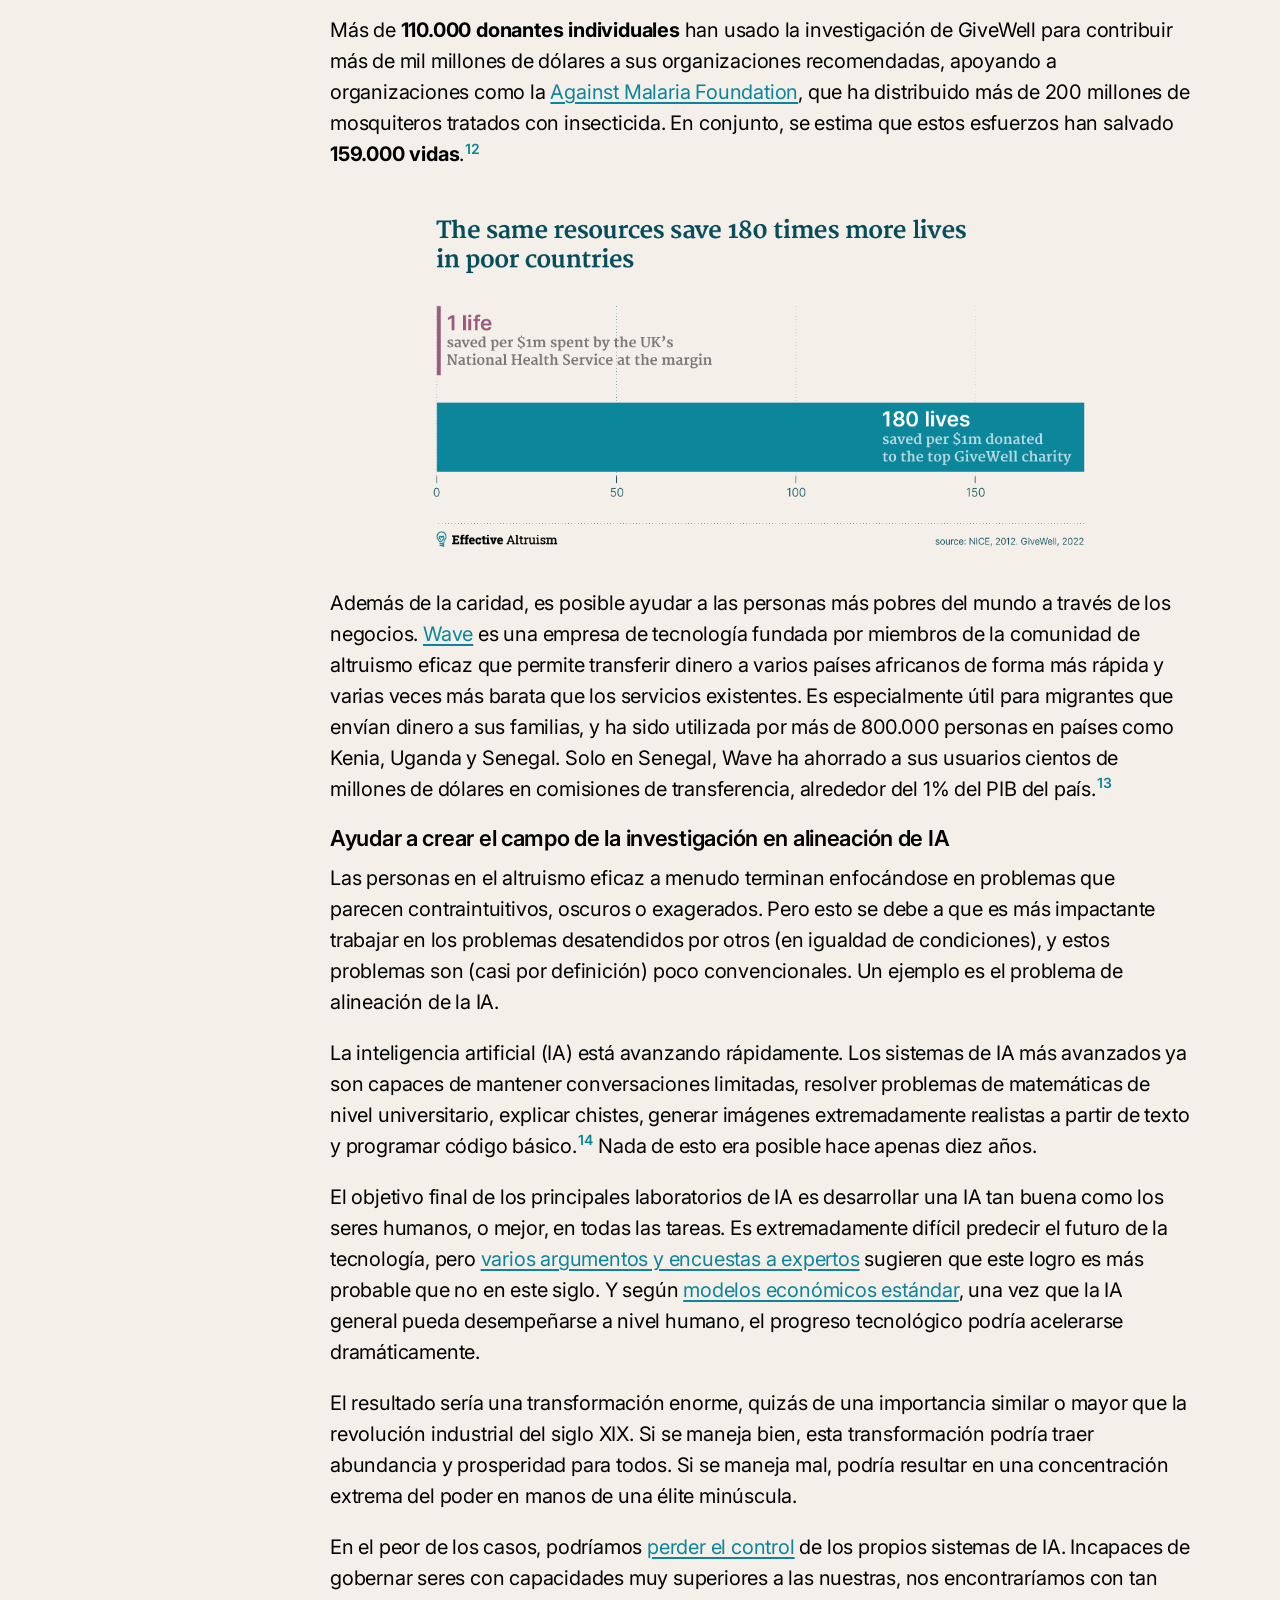
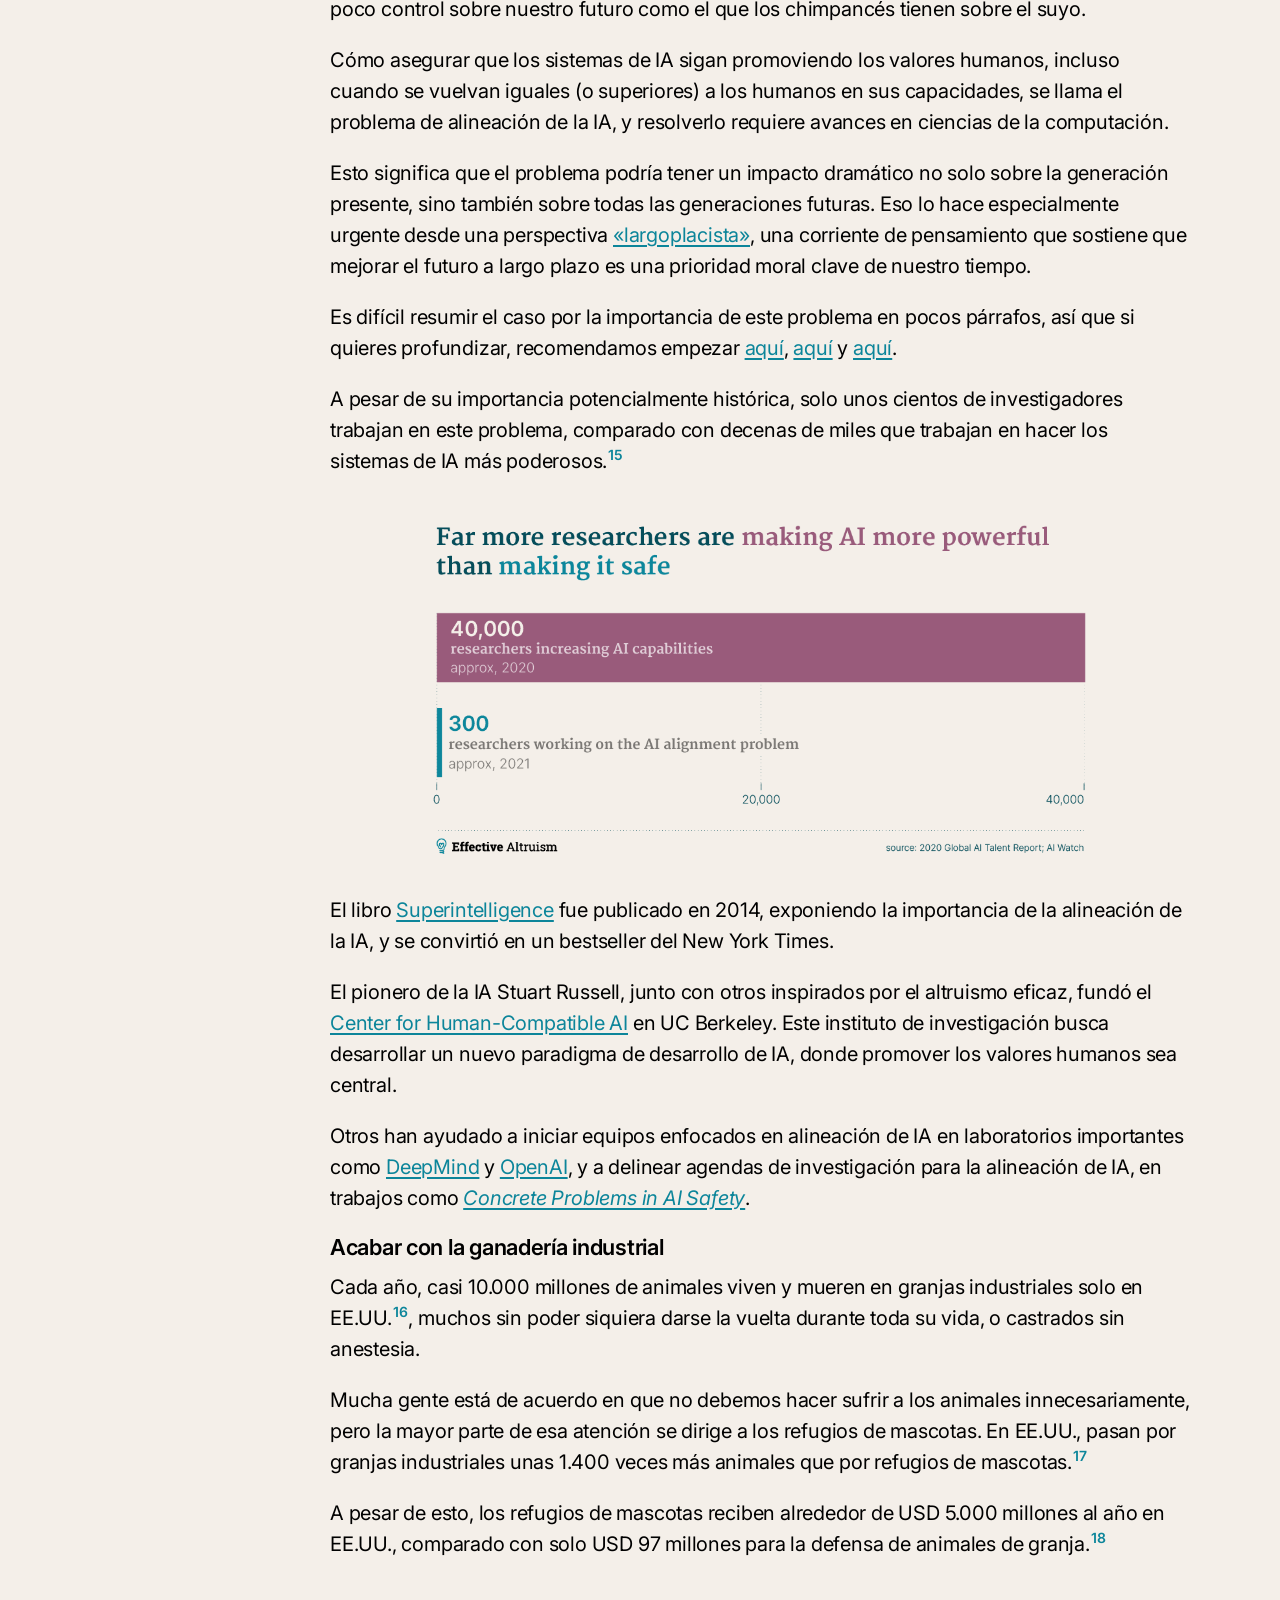
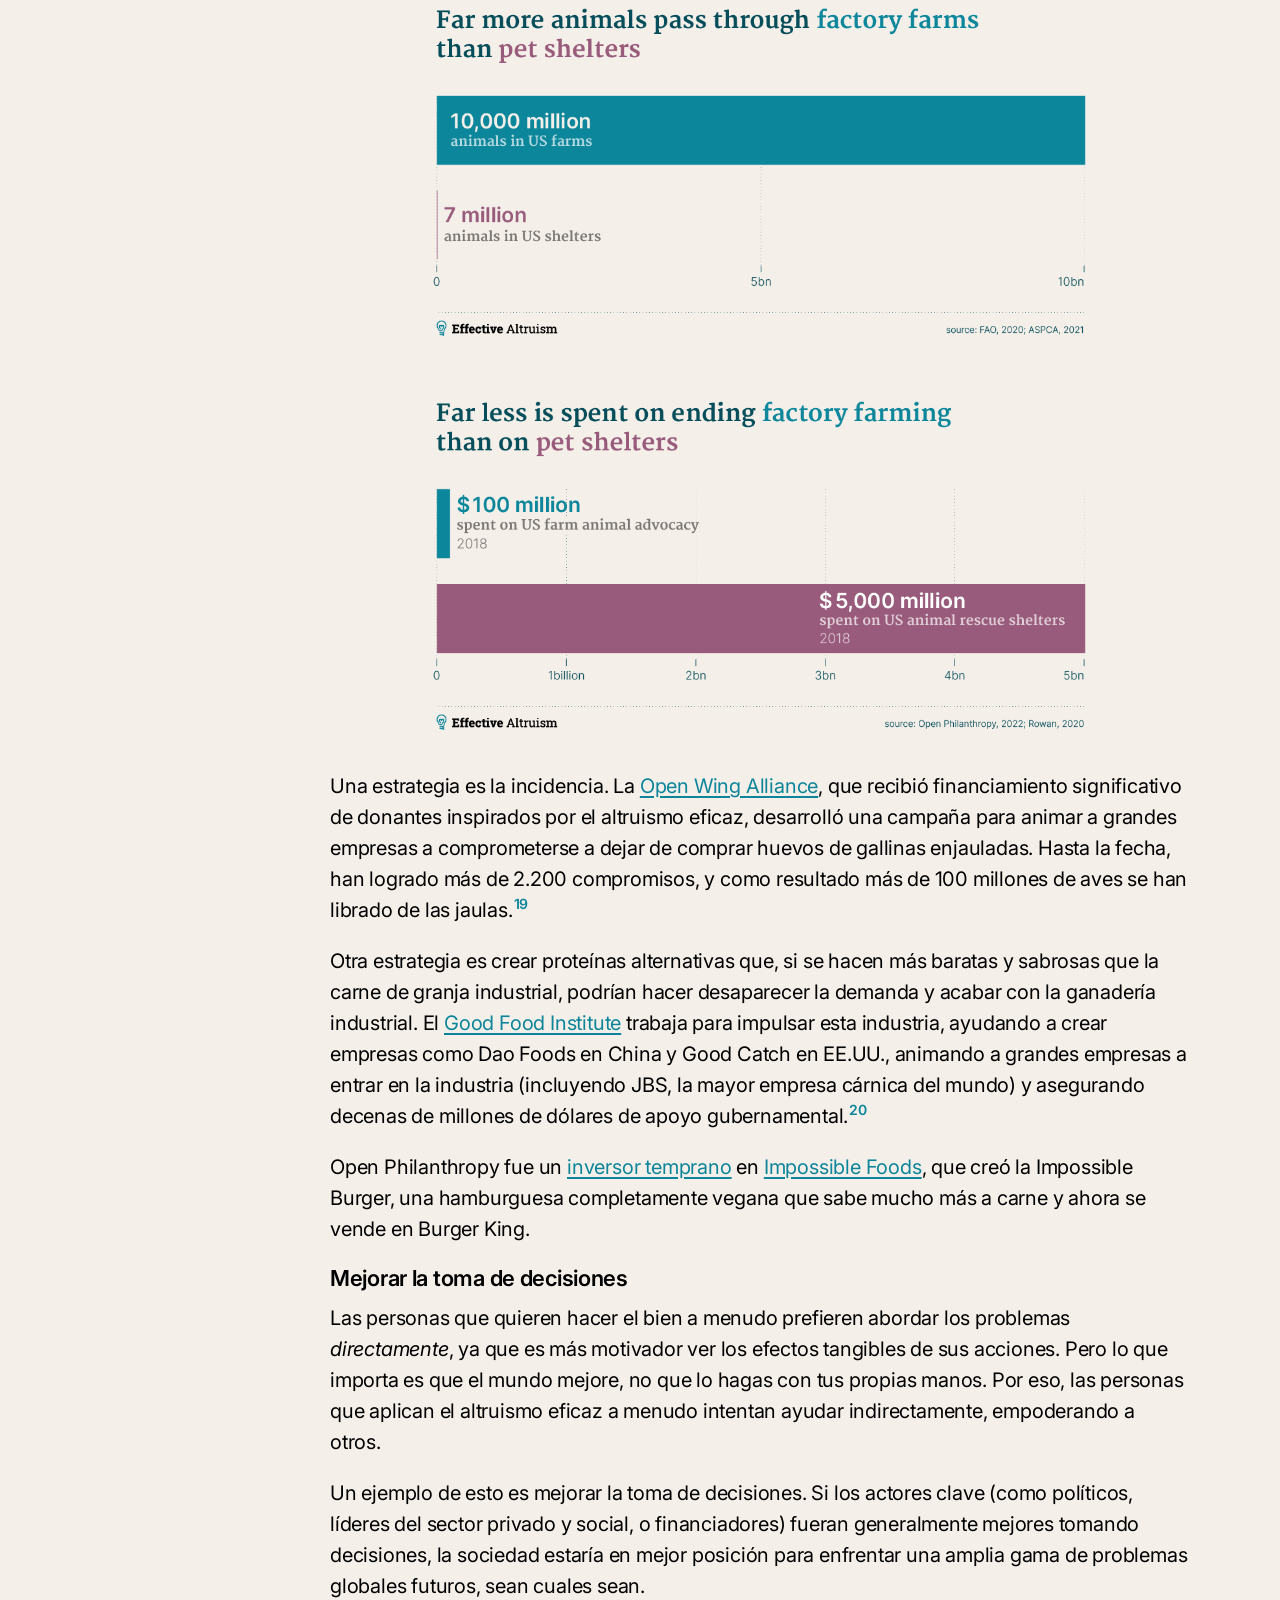
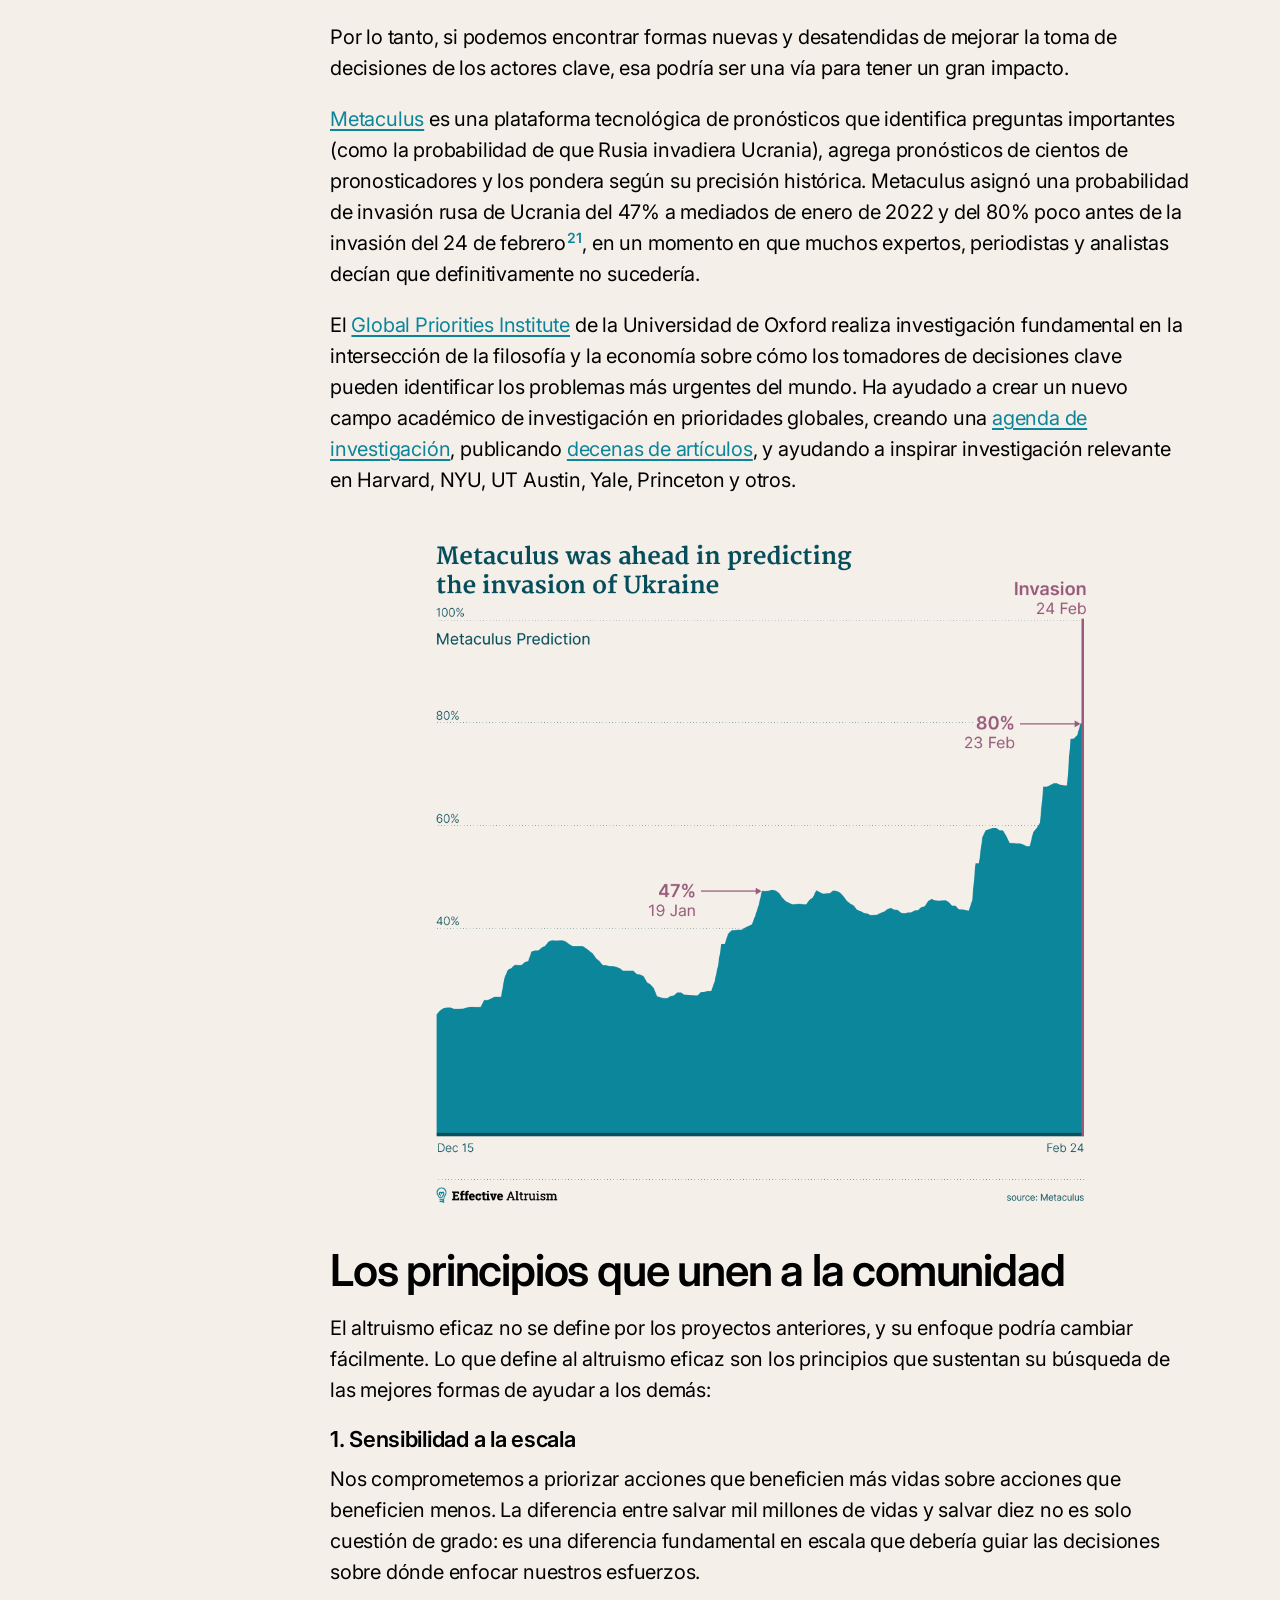
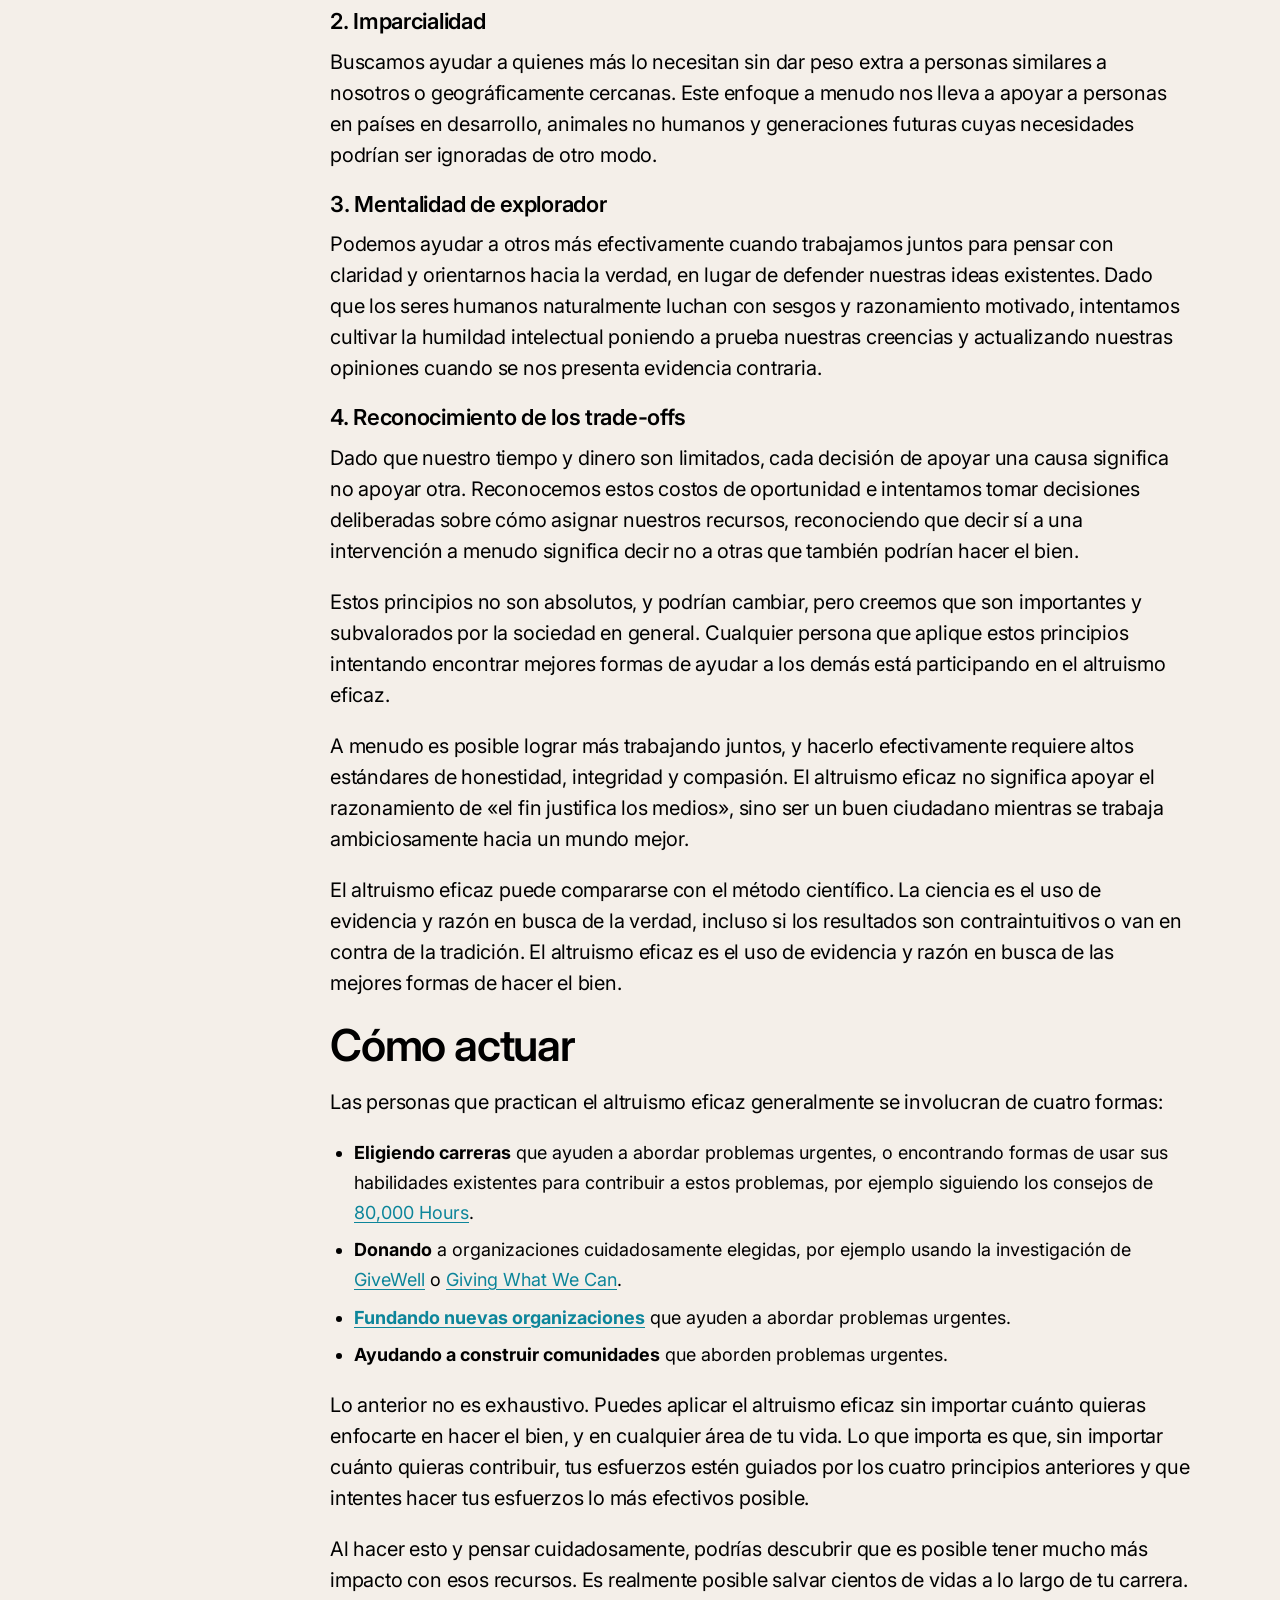
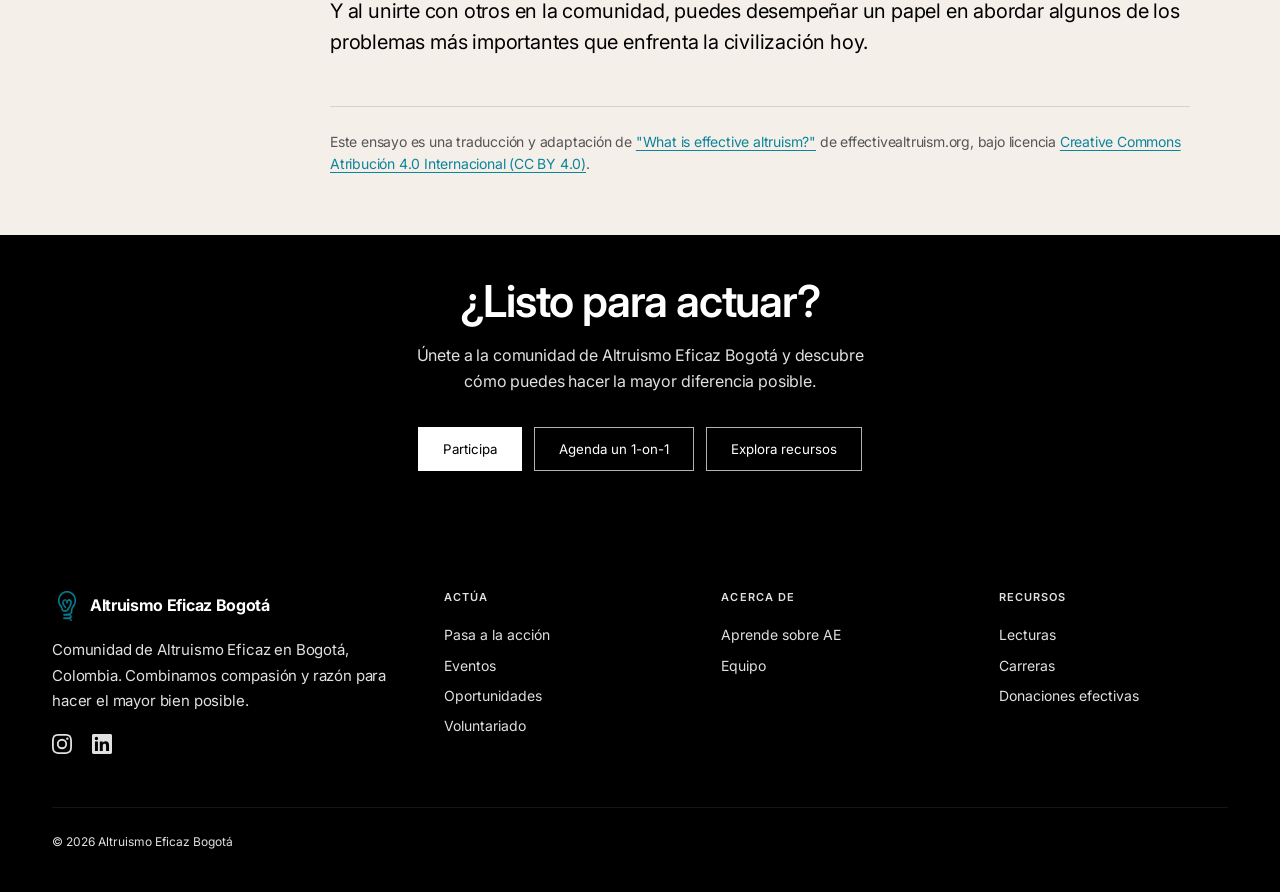
==== commit 33d88561: "Deploy full site: all pages, assets, opportunities board with org logos Co-Authored-By: Claude Opus " ====
--- a/about-ea.html
+++ b/about-ea.html
@@ -8,10 +8,13 @@
   <meta property="og:title" content="¿Qué es el Altruismo Eficaz? — Altruismo Eficaz Bogotá">
   <meta property="og:description" content="El Altruismo Eficaz usa evidencia y razón para encontrar las mejores formas de ayudar a los demás.">
   <meta property="og:type" content="website">
+  <meta property="og:image" content="https://website-three-orpin.vercel.app/img/hero.jpg">
+  <link rel="canonical" href="https://website-three-orpin.vercel.app/about-ea.html">
   <link rel="preconnect" href="https://fonts.googleapis.com">
   <link rel="preconnect" href="https://fonts.gstatic.com" crossorigin>
   <link href="https://fonts.googleapis.com/css2?family=Inter:wght@400;500;600;700;800&family=Source+Serif+4:ital,opsz,wght@1,8..60,400;1,8..60,500&display=swap" rel="stylesheet">
-  <link rel="icon" type="image/svg+xml" href="img/favicon.svg">
+  <link rel="icon" type="image/png" href="img/favicon.png">
+  <link rel="apple-touch-icon" href="img/apple-touch-icon.png">
   <link rel="stylesheet" href="css/style.css">
 </head>
 <body>
@@ -21,15 +24,15 @@
     <div class="container">
       <a href="index.html" class="nav-logo">
         <img src="img/logo-ea.png" alt="EA" class="nav-logo-icon">
-        <span>AE Bogotá</span>
+        <span>Altruismo Eficaz Bogotá</span>
       </a>
       <div class="nav-links">
-        <a href="about-ea.html" class="active"><span data-lang="es">Aprende</span><span data-lang="en">Learn</span></a>
-        <a href="resources.html"><span data-lang="es">Recursos</span><span data-lang="en">Resources</span></a>
+        <div class="nav-dropdown"><button class="nav-dropdown-toggle" type="button" aria-expanded="false" aria-haspopup="true"><span data-lang="es">Aprende</span><span data-lang="en">Learn</span><svg class="nav-dropdown-caret" viewBox="0 0 20 20" aria-hidden="true"><path d="M5.22 8.22a.75.75 0 0 1 1.06 0L10 11.94l3.72-3.72a.75.75 0 1 1 1.06 1.06l-4.25 4.25a.75.75 0 0 1-1.06 0L5.22 9.28a.75.75 0 0 1 0-1.06Z"/></svg></button><div class="nav-dropdown-menu" role="menu"><a href="about-ea.html" role="menuitem"><span data-lang="es">Ensayo introductorio</span><span data-lang="en">Intro essay</span></a><a href="faq.html" role="menuitem"><span data-lang="es">Preguntas frecuentes</span><span data-lang="en">FAQs</span></a><a href="recursos-espanol.html" role="menuitem"><span data-lang="es">Recursos en español</span><span data-lang="en">Spanish resources</span></a><a href="resources.html" role="menuitem"><span data-lang="es">Videos, libros, podcasts</span><span data-lang="en">Videos, books, podcasts</span></a><a href="https://www.effectivealtruism.org/courses/introductory-program" target="_blank" rel="noopener noreferrer" role="menuitem"><span data-lang="es">Curso introductorio online</span><span data-lang="en">Online intro course</span><span class="nav-dropdown-ext" aria-hidden="true">↗</span></a><a href="https://www.effectivealtruism.org/stories" target="_blank" rel="noopener noreferrer" role="menuitem"><span data-lang="es">Historias de la comunidad</span><span data-lang="en">Community stories</span><span class="nav-dropdown-ext" aria-hidden="true">↗</span></a><span class="nav-dropdown-placeholder" role="menuitem" aria-disabled="true"><span data-lang="es">Newsletter de EA</span><span data-lang="en">EA Newsletter</span></span><a href="https://forum.effectivealtruism.org/handbook" target="_blank" rel="noopener noreferrer" role="menuitem"><span data-lang="es">Manual de EA</span><span data-lang="en">EA Handbook</span><span class="nav-dropdown-ext" aria-hidden="true">↗</span></a><a href="https://forum.effectivealtruism.org/" target="_blank" rel="noopener noreferrer" role="menuitem"><span data-lang="es">Foro de EA</span><span data-lang="en">EA Forum</span><span class="nav-dropdown-ext" aria-hidden="true">↗</span></a></div></div>
+        <a href="get-involved.html"><span data-lang="es">Actúa</span><span data-lang="en">Take action</span></a>
         <a href="events.html"><span data-lang="es">Eventos</span><span data-lang="en">Events</span></a>
-        <a href="https://www.effectivealtruism.org/ea-global" target="_blank" rel="noopener"><span data-lang="es">Conferencias</span><span data-lang="en">Conferences</span></a>
-        <a href="get-involved.html"><span data-lang="es">Participa</span><span data-lang="en">Get Involved</span></a>
+        <a href="opportunities.html"><span data-lang="es">Oportunidades</span><span data-lang="en">Opportunities</span></a>
         <a href="team.html"><span data-lang="es">Equipo</span><span data-lang="en">Team</span></a>
+        <a href="https://www.effectivealtruism.org/ea-global" target="_blank" rel="noopener noreferrer"><span data-lang="es">Conferencias</span><span data-lang="en">Conferences</span><span class="nav-ext" aria-hidden="true">↗</span></a>
       </div>
       <div class="nav-right">
         <div class="lang-toggle">
@@ -46,467 +49,340 @@
   <!-- Mobile Nav -->
   <div class="mobile-nav">
     <a href="index.html"><span data-lang="es">Inicio</span><span data-lang="en">Home</span></a>
-    <a href="about-ea.html" class="active"><span data-lang="es">Aprende</span><span data-lang="en">Learn</span></a>
-    <a href="resources.html"><span data-lang="es">Recursos</span><span data-lang="en">Resources</span></a>
+    <div class="nav-dropdown"><button class="nav-dropdown-toggle" type="button" aria-expanded="false" aria-haspopup="true"><span data-lang="es">Aprende</span><span data-lang="en">Learn</span><svg class="nav-dropdown-caret" viewBox="0 0 20 20" aria-hidden="true"><path d="M5.22 8.22a.75.75 0 0 1 1.06 0L10 11.94l3.72-3.72a.75.75 0 1 1 1.06 1.06l-4.25 4.25a.75.75 0 0 1-1.06 0L5.22 9.28a.75.75 0 0 1 0-1.06Z"/></svg></button><div class="nav-dropdown-menu" role="menu"><a href="about-ea.html" role="menuitem"><span data-lang="es">Ensayo introductorio</span><span data-lang="en">Intro essay</span></a><a href="faq.html" role="menuitem"><span data-lang="es">Preguntas frecuentes</span><span data-lang="en">FAQs</span></a><a href="recursos-espanol.html" role="menuitem"><span data-lang="es">Recursos en español</span><span data-lang="en">Spanish resources</span></a><a href="resources.html" role="menuitem"><span data-lang="es">Videos, libros, podcasts</span><span data-lang="en">Videos, books, podcasts</span></a><a href="https://www.effectivealtruism.org/courses/introductory-program" target="_blank" rel="noopener noreferrer" role="menuitem"><span data-lang="es">Curso introductorio online</span><span data-lang="en">Online intro course</span><span class="nav-dropdown-ext" aria-hidden="true">↗</span></a><a href="https://www.effectivealtruism.org/stories" target="_blank" rel="noopener noreferrer" role="menuitem"><span data-lang="es">Historias de la comunidad</span><span data-lang="en">Community stories</span><span class="nav-dropdown-ext" aria-hidden="true">↗</span></a><span class="nav-dropdown-placeholder" role="menuitem" aria-disabled="true"><span data-lang="es">Newsletter de EA</span><span data-lang="en">EA Newsletter</span></span><a href="https://forum.effectivealtruism.org/handbook" target="_blank" rel="noopener noreferrer" role="menuitem"><span data-lang="es">Manual de EA</span><span data-lang="en">EA Handbook</span><span class="nav-dropdown-ext" aria-hidden="true">↗</span></a><a href="https://forum.effectivealtruism.org/" target="_blank" rel="noopener noreferrer" role="menuitem"><span data-lang="es">Foro de EA</span><span data-lang="en">EA Forum</span><span class="nav-dropdown-ext" aria-hidden="true">↗</span></a></div></div>
+    <a href="get-involved.html"><span data-lang="es">Actúa</span><span data-lang="en">Take action</span></a>
     <a href="events.html"><span data-lang="es">Eventos</span><span data-lang="en">Events</span></a>
-    <a href="https://www.effectivealtruism.org/ea-global" target="_blank" rel="noopener"><span data-lang="es">Conferencias</span><span data-lang="en">Conferences</span></a>
-    <a href="get-involved.html"><span data-lang="es">Participa</span><span data-lang="en">Get Involved</span></a>
+    <a href="opportunities.html"><span data-lang="es">Oportunidades</span><span data-lang="en">Opportunities</span></a>
     <a href="team.html"><span data-lang="es">Equipo</span><span data-lang="en">Team</span></a>
+    <a href="https://www.effectivealtruism.org/ea-global" target="_blank" rel="noopener noreferrer"><span data-lang="es">Conferencias</span><span data-lang="en">Conferences</span><span class="nav-ext" aria-hidden="true">↗</span></a>
   </div>
 
   <!-- Page Header -->
   <section class="page-header">
     <div class="container">
       <h1>
-        <span data-lang="es">Introducción al altruismo eficaz</span>
-        <span data-lang="en">Introduction to effective altruism</span>
+        <span data-lang="es">¿Qué es el altruismo eficaz?</span>
+        <span data-lang="en">What is effective altruism?</span>
       </h1>
       <p>
-        <span data-lang="es">Un proyecto de investigación y una comunidad práctica enfocada en encontrar las mejores formas de hacer el bien.</span>
-        <span data-lang="en">A research project and practical community focused on finding the best ways to do good.</span>
+        <span data-lang="es">Basado en el ensayo introductorio de <a href="https://www.effectivealtruism.org/articles/introduction-to-effective-altruism" target="_blank" rel="noopener noreferrer" style="color: inherit; text-decoration: underline;">effectivealtruism.org</a></span>
+        <span data-lang="en">Based on the introductory essay from <a href="https://www.effectivealtruism.org/articles/introduction-to-effective-altruism" target="_blank" rel="noopener noreferrer" style="color: inherit; text-decoration: underline;">effectivealtruism.org</a></span>
       </p>
     </div>
   </section>
 
-  <!-- Intro -->
+  <!-- Audio Player Widget -->
+  <div class="audio-player" id="audio-player">
+    <div class="container">
+      <div class="audio-player-inner">
+        <div class="audio-controls">
+          <button class="audio-btn audio-skip" id="audio-back" title="-10s" aria-label="Retroceder 10 segundos">
+            <svg width="32" height="32" viewBox="0 0 24 24" fill="none" stroke="currentColor" stroke-width="1.5" stroke-linecap="round" stroke-linejoin="round"><path d="M2.5 4v5.5h5.5"/><path d="M4 14a8 8 0 1 0 1.6-7.2L2.5 9.5"/></svg>
+            <span class="skip-label">10</span>
+          </button>
+          <button class="audio-btn audio-play" id="audio-play" aria-label="Play">
+            <svg class="icon-play" width="20" height="20" viewBox="0 0 24 24" fill="currentColor"><polygon points="6 3 20 12 6 21 6 3"/></svg>
+            <svg class="icon-pause" width="20" height="20" viewBox="0 0 24 24" fill="currentColor" style="display:none"><rect x="5" y="3" width="5" height="18" rx="1"/><rect x="14" y="3" width="5" height="18" rx="1"/></svg>
+          </button>
+          <button class="audio-btn audio-skip" id="audio-fwd" title="+10s" aria-label="Adelantar 10 segundos">
+            <svg width="32" height="32" viewBox="0 0 24 24" fill="none" stroke="currentColor" stroke-width="1.5" stroke-linecap="round" stroke-linejoin="round"><path d="M21.5 4v5.5h-5.5"/><path d="M20 14a8 8 0 1 1-1.6-7.2L21.5 9.5"/></svg>
+            <span class="skip-label">10</span>
+          </button>
+        </div>
+        <div class="audio-progress-wrap">
+          <span class="audio-time" id="audio-current">00:00</span>
+          <input type="range" class="audio-progress" id="audio-progress" min="0" max="100" value="0" step="0.1">
+          <span class="audio-time" id="audio-duration">00:00</span>
+        </div>
+        <div class="audio-right">
+          <button class="audio-btn audio-speed" id="audio-speed">Speed 1x</button>
+        </div>
+      </div>
+    </div>
+  </div>
+
+  <!-- Essay -->
   <section class="section bg-paper">
-    <div class="container">
+    <div class="container essay-layout">
+
+      <!-- Sidebar TOC -->
+      <aside class="essay-sidebar" id="essay-sidebar">
+        <nav class="essay-toc" aria-label="Table of contents">
+          <div class="essay-toc-actions">
+            <button class="essay-action-btn" id="btn-listen" title="Escuchar / Listen">
+              <svg width="18" height="18" viewBox="0 0 24 24" fill="none" stroke="currentColor" stroke-width="2" stroke-linecap="round" stroke-linejoin="round"><polygon points="11 5 6 9 2 9 2 15 6 15 11 19 11 5"/><path d="M15.54 8.46a5 5 0 0 1 0 7.07"/><path d="M19.07 4.93a10 10 0 0 1 0 14.14"/></svg>
+              <span data-lang="es">Escuchar</span>
+              <span data-lang="en">Listen</span>
+            </button>
+            <button class="essay-action-btn" id="btn-share" title="Compartir / Share">
+              <svg width="18" height="18" viewBox="0 0 24 24" fill="none" stroke="currentColor" stroke-width="2" stroke-linecap="round" stroke-linejoin="round"><circle cx="18" cy="5" r="3"/><circle cx="6" cy="12" r="3"/><circle cx="18" cy="19" r="3"/><line x1="8.59" y1="13.51" x2="15.42" y2="17.49"/><line x1="15.41" y1="6.51" x2="8.59" y2="10.49"/></svg>
+              <span data-lang="es">Compartir</span>
+              <span data-lang="en">Share</span>
+            </button>
+          </div>
+          <ul class="essay-toc-list" data-lang="es">
+            <li><a href="#es-intro" class="toc-link active">Introducción</a></li>
+            <li><a href="#es-ejemplos" class="toc-link">Ejemplos en acción</a>
+              <ul>
+                <li><a href="#es-pandemias" class="toc-link">Prevenir la próxima pandemia</a></li>
+                <li><a href="#es-salud" class="toc-link">Suministros médicos en países pobres</a></li>
+                <li><a href="#es-ia" class="toc-link">Crear el campo de alineación de IA</a></li>
+                <li><a href="#es-animales" class="toc-link">Acabar con la ganadería industrial</a></li>
+                <li><a href="#es-decisiones" class="toc-link">Mejorar la toma de decisiones</a></li>
+              </ul>
+            </li>
+            <li><a href="#es-valores" class="toc-link">Los principios que unen a la comunidad</a></li>
+            <li><a href="#es-actuar" class="toc-link">Cómo actuar</a></li>
+          </ul>
+          <ul class="essay-toc-list" data-lang="en">
+            <li><a href="#en-intro" class="toc-link active">Introduction</a></li>
+            <li><a href="#en-examples" class="toc-link">Examples in action</a>
+              <ul>
+                <li><a href="#en-pandemics" class="toc-link">Preventing the next pandemic</a></li>
+                <li><a href="#en-health" class="toc-link">Medical supplies in poor countries</a></li>
+                <li><a href="#en-ai" class="toc-link">Creating the AI alignment field</a></li>
+                <li><a href="#en-animals" class="toc-link">Ending factory farming</a></li>
+                <li><a href="#en-decisions" class="toc-link">Improving decision-making</a></li>
+              </ul>
+            </li>
+            <li><a href="#en-values" class="toc-link">Principles that unite the community</a></li>
+            <li><a href="#en-action" class="toc-link">How to take action</a></li>
+          </ul>
+        </nav>
+      </aside>
+
+      <!-- Essay Content -->
       <div class="content-block content-block-lg fade-in">
+
         <div data-lang="es">
-          <p>El altruismo eficaz (AE) es tanto un proyecto de investigación como una comunidad práctica. Se trata de usar la evidencia y el razonamiento cuidadoso para encontrar las mejores formas de ayudar a los demás, y luego actuar en consecuencia.</p>
-          <p>La premisa es simple pero poderosa: dado que nuestros recursos — tiempo, dinero, energía — son limitados, ¿cómo podemos usarlos para hacer el mayor bien posible? En lugar de confiar solo en la intuición o las emociones, el AE propone que analicemos rigurosamente dónde podemos generar el mayor impacto positivo.</p>
-          <p>No se trata de vivir austéramente ni de sacrificar lo que importa. Se trata de usar la cabeza además del corazón. Si puedes elegir entre salvar una vida o salvar diez con el mismo esfuerzo, la elección parece clara.</p>
-        </div>
+          <div id="es-intro"></div>
+          <p>El altruismo eficaz es un proyecto que busca encontrar las mejores formas de ayudar a los demás, y ponerlas en práctica.</p>
+          <p>Es tanto un <strong>campo de investigación</strong>, que busca identificar los problemas más urgentes del mundo y las mejores soluciones, como una <strong>comunidad práctica</strong> que usa esos hallazgos para hacer el bien.</p>
+          <p>Este proyecto importa porque, aunque muchos intentos de hacer el bien fracasan, algunos son enormemente efectivos. Por ejemplo, algunas organizaciones benéficas ayudan 100 o incluso 1.000 veces más personas que otras con la misma cantidad de recursos.</p>
+          <p>Esto significa que al pensar cuidadosamente sobre las mejores formas de ayudar, podemos hacer mucho más para abordar los mayores problemas del mundo.</p>
+          <p>El altruismo eficaz fue formalizado por académicos de la Universidad de Oxford, pero se ha extendido por todo el mundo y está siendo aplicado por decenas de miles de personas en más de 70 países.<span class="fn"><span class="fn-ref">1</span><span class="fn-popup">Se puede ver la distribución global de grupos locales de AE en el <a href="https://forum.effectivealtruism.org/community" target="_blank" rel="noopener noreferrer">EA Forum</a>, que lista grupos en más de 70 países.</span></span></p>
+          <p>Las personas inspiradas por el altruismo eficaz han trabajado en proyectos que van desde financiar la distribución de 200 millones de mosquiteros contra la malaria, hasta investigación académica sobre el futuro de la inteligencia artificial, pasando por campañas para políticas que prevengan la próxima pandemia.</p>
+          <p>No les une una solución particular a los problemas del mundo, sino una forma de pensar. Intentan encontrar formas <em>inusualmente</em> buenas de ayudar, para que una cantidad dada de esfuerzo llegue inusualmente lejos. A continuación verás algunos ejemplos de lo que han hecho hasta ahora, seguidos de los principios que los unen.</p>
+
+          <h2 id="es-ejemplos">Ejemplos del altruismo eficaz en acción</h2>
+
+          <h3 id="es-pandemias">Prevenir la próxima pandemia</h3>
+          <p>Las personas en el altruismo eficaz <a href="https://forum.effectivealtruism.org/topics/itn-framework" target="_blank" rel="noopener noreferrer">suelen intentar</a> identificar problemas que son grandes en escala, abordables y desatendidos injustamente.<span class="fn"><span class="fn-ref">2</span><span class="fn-popup">Cuanto menos desatendido esté un problema, más se habrán aprovechado las mejores oportunidades, y más difícil será para una persona adicional generar impacto. De hecho, hay <a href="https://web.archive.org/web/20220728174703/https:/www.fhi.ox.ac.uk/law-of-logarithmic-returns/" target="_blank" rel="noopener noreferrer">buenas razones para esperar</a> que los retornos de inversión en un problema sean aproximadamente logarítmicos. Los retornos logarítmicos implican que si se ha invertido 10 veces más en una causa que en otra, los recursos adicionales lograrán aproximadamente 1/10 del progreso. Si ambos problemas son igualmente importantes, una persona adicional trabajando en el más desatendido tendrá diez veces más impacto.</span></span> El objetivo es encontrar las mayores brechas en los esfuerzos actuales, para descubrir dónde una persona adicional puede tener el mayor impacto. Un problema que parece cumplir con esos criterios es la prevención de pandemias.</p>
+          <p>Investigadores del altruismo eficaz argumentaron <a href="https://www.openphilanthropy.org/research/biosecurity/" target="_blank" rel="noopener noreferrer">desde 2014</a> que, dada la historia de cuasi-catástrofes, había una buena probabilidad de que una gran pandemia ocurriera durante nuestras vidas.</p>
+          <p>Pero la preparación para la próxima pandemia estaba, y sigue estando, enormemente desfinanciada en comparación con otros problemas globales. EE.UU. invierte alrededor de USD 8.000 millones al año en prevención de pandemias, comparado con alrededor de USD 280.000 millones al año en contraterrorismo en la última década.<span class="fn"><span class="fn-ref">3</span><span class="fn-popup">De 2010 a 2019, el financiamiento federal de EE.UU. para seguridad sanitaria se estima en USD 141.000 millones. El 55% se destinó a lo que podría prevenir futuras pandemias, es decir, unos USD 8.000 millones anuales. Fuente: Watson, Crystal, et al., Health Security 16.5 (2018): 281-303. Por otro lado, Crawford (Watson Institute, Brown University, 2021) calcula el gasto en contraterrorismo de 2001 a 2022 en USD 5,8 billones, o USD 290.000 millones anuales.</span></span></p>
+          <img src="img/essay/preventing-pandemics.png" alt="Gasto en prevención de pandemias vs. contraterrorismo" class="essay-img" loading="lazy">
+          <p>Prevenir ataques terroristas es ciertamente importante. Pero la escala del problema parece menor. En los últimos 50 años, alrededor de 500.000 personas han sido asesinadas por el terrorismo. Pero solo el COVID-19 mató a más de 21 millones de personas<span class="fn"><span class="fn-ref">4</span><span class="fn-popup">Muertes por terrorismo de 1970 a 2020: aproximadamente 456.000, según la <a href="https://web.archive.org/web/20220811132237/https:/www.start.umd.edu/gtd/search/Results.aspx?chart=fatalities&amp;casualties_type=&amp;casualties_max=" target="_blank" rel="noopener noreferrer">Global Terrorism Database 2020</a>. Muertes por COVID-19: The Economist estimó un exceso de mortalidad acumulado de 21,47 millones a junio de 2022 (vía <a href="https://web.archive.org/web/20220728171227/https:/ourworldindata.org/grapher/excess-deaths-cumulative-economist-single-entity?country=~OWID_WRL" target="_blank" rel="noopener noreferrer">Our World in Data</a>). Las muertes confirmadas son menores (~6 millones), pero excluyen las causadas indirectamente o no reportadas.</span></span>, sin contar los 40 millones de muertos por el VIH/SIDA.<span class="fn"><span class="fn-ref">5</span><span class="fn-popup">«40,1 millones [33,6 millones - 48,6 millones] de personas han muerto por enfermedades relacionadas con el SIDA desde el inicio de la epidemia.» <a href="https://www.unaids.org/en/resources/fact-sheet" target="_blank" rel="noopener noreferrer">ONUSIDA, Hoja informativa 2022</a>.</span></span></p>
+          <img src="img/essay/people-died-pandemics.png" alt="Muertes históricas por pandemias" class="essay-img" loading="lazy">
+          <p>En 2016, Open Philanthropy, una fundación inspirada por el altruismo eficaz, se convirtió en el mayor financiador del Johns Hopkins Center for Health Security,<span class="fn"><span class="fn-ref">6</span><span class="fn-popup">Open Philanthropy, una fundación inspirada por el altruismo eficaz, financió por primera vez al Johns Hopkins Center for Health Security (CHS) <a href="https://web.archive.org/web/20220728171005/https:/www.openphilanthropy.org/grants/johns-hopkins-center-for-health-security-emerging-leaders-in-biosecurity-initiative/" target="_blank" rel="noopener noreferrer">en 2016</a>, seguido de varias otras donaciones grandes, incluyendo una de <a href="https://web.archive.org/web/20220728171246/https:/www.openphilanthropy.org/grants/johns-hopkins-center-for-health-security-biosecurity-global-health-security-and-global-catastrophic-risks-2017/" target="_blank" rel="noopener noreferrer">USD 16 millones en 2017</a> y otra de <a href="https://web.archive.org/web/20220728171354/https:/www.openphilanthropy.org/grants/johns-hopkins-center-for-health-security-biosecurity-global-health-security-and-global-catastrophic-risks-2019/" target="_blank" rel="noopener noreferrer">USD 19,5 millones en 2019</a>.</span></span> uno de los pocos grupos que investiga mejores respuestas políticas a las pandemias, y fue un grupo importante en la respuesta al COVID-19. Cuando llegó el COVID-19, miembros de la comunidad fundaron <a href="https://www.1daysooner.org/" target="_blank" rel="noopener noreferrer">1DaySooner</a>, una organización sin fines de lucro que aboga por ensayos de desafío humano. En este tipo de ensayo de vacunas, voluntarios sanos son deliberadamente infectados con la enfermedad, permitiendo una prueba casi instantánea de la vacuna. Como uno de los pocos defensores de esta intervención, 1DaySooner ha inscrito a más de 30.000 voluntarios<span class="fn"><span class="fn-ref">7</span><span class="fn-popup">38.659 voluntarios al 7 de julio de 2022. <a href="https://web.archive.org/web/20220707165739/https:/www.1daysooner.org/" target="_blank" rel="noopener noreferrer">1DaySooner</a>.</span></span> y desempeñó un papel importante en el inicio del primer ensayo de desafío humano de COVID-19 en el mundo. Este modelo puede repetirse cuando enfrentemos la próxima pandemia.</p>
+          <p>Miembros de la comunidad de altruismo eficaz ayudaron a crear el <a href="https://biodefensecommission.org/reports/the-apollo-program-for-biodefense-winning-the-race-against-biological-threats/" target="_blank" rel="noopener noreferrer">Programa Apollo para la Biodefensa</a>, una propuesta de política pública de miles de millones de dólares diseñada para prevenir la próxima pandemia.</p>
+          <p>En el altruismo eficaz, una vez identificado un problema grande y desatendido, la comunidad busca soluciones que tengan posibilidades de contribuir significativamente a resolverlo y que estén desatendidas por otros que trabajan en ese mismo problema.</p>
+
+          <aside style="background: #000000; color: #ffffff; padding: 2.5rem 2rem; margin: 3rem 0; border-radius: 4px;">
+            <h3 style="color: #ffffff; margin-top: 0; margin-bottom: 0.75rem; font-size: 1.5rem;">Más ideas sobre cómo hacer la diferencia</h3>
+            <p style="color: rgba(255,255,255,0.85); margin-bottom: 1.5rem;">Suscríbete al newsletter de Altruismo Eficaz Bogotá para recibir oportunidades, eventos y recursos seleccionados.</p>
+            <a href="index.html#newsletter" class="btn btn-salmon">Suscribirme</a>
+          </aside>
+
+          <h3 id="es-salud">Proveer suministros médicos básicos en países pobres</h3>
+          <p>Es común decir que la caridad empieza por casa, pero en el altruismo eficaz, la caridad empieza donde podemos ayudar más. Y eso a menudo significa enfocarse en las personas más desatendidas por el sistema actual, que suelen ser aquellas más distantes de nosotros.</p>
+          <p>Más de 700 millones de personas viven con menos de USD 1,90 al día.<span class="fn"><span class="fn-ref">8</span><span class="fn-popup">Antes de COVID-19, el número de personas viviendo con menos de USD 1,90 al día había disminuido a 689 millones en 2017. Sin embargo, las estimaciones ahora apuntan al primer aumento en la tasa de pobreza extrema desde 1998, llevando a unos 731 millones de personas. <a href="https://unstats.un.org/sdgs/report/2021/goal-01/" target="_blank" rel="noopener noreferrer">ONU, ODS 1</a>. Estas estimaciones están ajustadas por paridad de poder adquisitivo.</span></span></p>
+          <p>En contraste, un estadounidense cerca de la línea de pobreza vive con 20 veces más, y el graduado universitario promedio en EE.UU. vive con aproximadamente 107 veces más. Esto lo ubica en el 1,3% más rico del mundo.<span class="fn"><span class="fn-ref">9</span><span class="fn-popup">La línea de pobreza de EE.UU. para una persona es un ingreso anual de <a href="https://web.archive.org/web/20220728171458/https:/aspe.hhs.gov/topics/poverty-economic-mobility/poverty-guidelines" target="_blank" rel="noopener noreferrer">USD 13.590</a>, o USD 37,23/día, 20 veces la línea internacional de USD 1,90 (ajustada por paridad). Según el <a href="https://web.archive.org/web/20220728171531/https:/www.census.gov/data/tables/2022/demo/acs-2019.html" target="_blank" rel="noopener noreferrer">censo de 2019</a>, trabajadores a tiempo completo de 25-65 años con título universitario ganaban una mediana de USD 74.000/año (USD 202,7/día = 107 veces USD 1,90). Ingreso post-impuestos de USD 53.000 ubica a la persona en el 1,3% más rico según la <a href="https://web.archive.org/web/20220728165745/https:/howrichami.givingwhatwecan.org/how-rich-am-i" target="_blank" rel="noopener noreferrer">calculadora de Giving What We Can</a>.</span></span></p>
+          <img src="img/essay/income-inequality.png" alt="Distribución global del ingreso" class="essay-img" loading="lazy">
+          <p>La desigualdad global es extrema. Debido a esto, transferir recursos a las personas más pobres del mundo puede generar un enorme bien. En los países más ricos como EE.UU. y el Reino Unido, los gobiernos suelen estar dispuestos a gastar más de USD 1 millón para salvar una vida.<span class="fn"><span class="fn-ref">10</span><span class="fn-popup">El NICE del Reino Unido recomienda gastar hasta £30.000 por <a href="https://en.wikipedia.org/wiki/Quality-adjusted_life_year" target="_blank" rel="noopener noreferrer">año de vida ajustado por calidad</a> (AVAC) ganado. En salud global, se estima que salvar una vida equivale a 30 AVAC. Esto implica un costo de salvar una vida de 30 × £30.000 = £900.000 ≈ USD 1,1 millones. <a href="https://web.archive.org/web/20220728173611/https:/www.nice.org.uk/process/pmg4/chapter/incorporating-health-economics" target="_blank" rel="noopener noreferrer">NICE, 2012</a>.</span></span> Esto bien vale la pena, pero en los países más pobres del mundo, el costo de salvar una vida es mucho menor.</p>
+          <p><a href="https://www.givewell.org/" target="_blank" rel="noopener noreferrer">GiveWell</a> es una organización que investiga a profundidad para encontrar los proyectos de salud y desarrollo más respaldados por evidencia y costo-efectivos. Descubrió que aunque <a href="https://www.givewell.org/international/technical/criteria/impact/failure-stories" target="_blank" rel="noopener noreferrer">muchas intervenciones de ayuda no funcionan</a>, algunas, como proveer mosquiteros tratados con insecticida, pueden salvar la vida de un niño por aproximadamente USD 5.500 en promedio. Eso es 180 veces menos.<span class="fn"><span class="fn-ref">11</span><span class="fn-popup"><a href="https://www.givewell.org/" target="_blank" rel="noopener noreferrer">GiveWell</a> es una organización que investiga a profundidad para encontrar los proyectos de salud y desarrollo más respaldados por evidencia y costo-efectivos. Descubrió que aunque <a href="https://www.givewell.org/international/technical/criteria/impact/failure-stories" target="_blank" rel="noopener noreferrer">muchas intervenciones no funcionan</a>, algunas, como los mosquiteros tratados con insecticida, pueden salvar la vida de un niño por aproximadamente USD 5.500 en promedio.</span></span></p>
+          <p>Más de <strong>110.000 donantes individuales</strong> han usado la investigación de GiveWell para contribuir más de mil millones de dólares a sus organizaciones recomendadas, apoyando a organizaciones como la <a href="https://www.givewell.org/charities/amf" target="_blank" rel="noopener noreferrer">Against Malaria Foundation</a>, que ha distribuido más de 200 millones de mosquiteros tratados con insecticida. En conjunto, se estima que estos esfuerzos han salvado <strong>159.000 vidas</strong>.<span class="fn"><span class="fn-ref">12</span><span class="fn-popup">Más de 110.000 donantes individuales han usado la investigación de GiveWell para contribuir más de USD 1.000 millones a sus organizaciones recomendadas, apoyando a organizaciones como la <a href="https://www.givewell.org/charities/amf" target="_blank" rel="noopener noreferrer">Against Malaria Foundation</a>, que ha distribuido más de 200 millones de mosquiteros. En conjunto, se estima que estos esfuerzos han salvado 159.000 vidas.</span></span></p>
+          <img src="img/essay/cost-to-save-a-life.png" alt="Costo de salvar una vida según la intervención" class="essay-img" loading="lazy">
+          <p>Además de la caridad, es posible ayudar a las personas más pobres del mundo a través de los negocios. <a href="https://www.wave.com/" target="_blank" rel="noopener noreferrer">Wave</a> es una empresa de tecnología fundada por miembros de la comunidad de altruismo eficaz que permite transferir dinero a varios países africanos de forma más rápida y varias veces más barata que los servicios existentes. Es especialmente útil para migrantes que envían dinero a sus familias, y ha sido utilizada por más de 800.000 personas en países como Kenia, Uganda y Senegal. Solo en Senegal, Wave ha ahorrado a sus usuarios cientos de millones de dólares en comisiones de transferencia, alrededor del 1% del PIB del país.<span class="fn"><span class="fn-ref">13</span><span class="fn-popup">Solo en Senegal, Wave ha ahorrado a sus usuarios cientos de millones de dólares en comisiones de transferencia, alrededor del 1% del PIB del país.</span></span></p>
+
+          <h3 id="es-ia">Ayudar a crear el campo de la investigación en alineación de IA</h3>
+          <p>Las personas en el altruismo eficaz a menudo terminan enfocándose en problemas que parecen contraintuitivos, oscuros o exagerados. Pero esto se debe a que es más impactante trabajar en los problemas desatendidos por otros (en igualdad de condiciones), y estos problemas son (casi por definición) poco convencionales. Un ejemplo es el problema de alineación de la IA.</p>
+          <p>La inteligencia artificial (IA) está avanzando rápidamente. Los sistemas de IA más avanzados ya son capaces de mantener conversaciones limitadas, resolver problemas de matemáticas de nivel universitario, explicar chistes, generar imágenes extremadamente realistas a partir de texto y programar código básico.<span class="fn"><span class="fn-ref">14</span><span class="fn-popup">Los principales sistemas de IA ahora pueden mantener conversaciones limitadas, resolver problemas de matemáticas de nivel universitario, explicar chistes, generar imágenes extremadamente realistas a partir de texto y programar código básico. Nada de esto era posible hace apenas diez años.</span></span> Nada de esto era posible hace apenas diez años.</p>
+          <p>El objetivo final de los principales laboratorios de IA es desarrollar una IA tan buena como los seres humanos, o mejor, en todas las tareas. Es extremadamente difícil predecir el futuro de la tecnología, pero <a href="https://www.cold-takes.com/where-ai-forecasting-stands-today/" target="_blank" rel="noopener noreferrer">varios argumentos y encuestas a expertos</a> sugieren que este logro es más probable que no en este siglo. Y según <a href="https://www.openphilanthropy.org/research/could-advanced-ai-drive-explosive-economic-growth/" target="_blank" rel="noopener noreferrer">modelos económicos estándar</a>, una vez que la IA general pueda desempeñarse a nivel humano, el progreso tecnológico podría acelerarse dramáticamente.</p>
+          <p>El resultado sería una transformación enorme, quizás de una importancia similar o mayor que la revolución industrial del siglo XIX. Si se maneja bien, esta transformación podría traer abundancia y prosperidad para todos. Si se maneja mal, podría resultar en una concentración extrema del poder en manos de una élite minúscula.</p>
+          <p>En el peor de los casos, podríamos <a href="https://www.cold-takes.com/ai-could-defeat-all-of-us-combined/" target="_blank" rel="noopener noreferrer">perder el control</a> de los propios sistemas de IA. Incapaces de gobernar seres con capacidades muy superiores a las nuestras, nos encontraríamos con tan poco control sobre nuestro futuro como el que los chimpancés tienen sobre el suyo.</p>
+          <p>Cómo asegurar que los sistemas de IA sigan promoviendo los valores humanos, incluso cuando se vuelvan iguales (o superiores) a los humanos en sus capacidades, se llama el problema de alineación de la IA, y resolverlo requiere avances en ciencias de la computación.</p>
+          <p>Esto significa que el problema podría tener un impacto dramático no solo sobre la generación presente, sino también sobre todas las generaciones futuras. Eso lo hace especialmente urgente desde una perspectiva <a href="https://en.wikipedia.org/wiki/Longtermism" target="_blank" rel="noopener noreferrer">«largoplacista»</a>, una corriente de pensamiento que sostiene que mejorar el futuro a largo plazo es una prioridad moral clave de nuestro tiempo.</p>
+          <p>Es difícil resumir el caso por la importancia de este problema en pocos párrafos, así que si quieres profundizar, recomendamos empezar <a href="https://www.vox.com/future-perfect/2018/12/21/18126576/ai-artificial-intelligence-machine-learning-safety-alignment" target="_blank" rel="noopener noreferrer">aquí</a>, <a href="https://80000hours.org/problem-profiles/positively-shaping-artificial-intelligence/" target="_blank" rel="noopener noreferrer">aquí</a> y <a href="https://www.cold-takes.com/most-important-century/" target="_blank" rel="noopener noreferrer">aquí</a>.</p>
+          <p>A pesar de su importancia potencialmente histórica, solo unos cientos de investigadores trabajan en este problema, comparado con decenas de miles que trabajan en hacer los sistemas de IA más poderosos.<span class="fn"><span class="fn-ref">15</span><span class="fn-popup">A pesar de su importancia potencialmente histórica, solo unos cientos de investigadores trabajan en este problema, comparado con decenas de miles que trabajan en hacer los sistemas de IA más poderosos.</span></span></p>
+          <img src="img/essay/ai-alignment.png" alt="Distribución de investigadores en IA: capacidades vs. seguridad" class="essay-img" loading="lazy">
+          <p>El libro <a href="https://en.wikipedia.org/wiki/Superintelligence:_Paths,_Dangers,_Strategies" target="_blank" rel="noopener noreferrer">Superintelligence</a> fue publicado en 2014, exponiendo la importancia de la alineación de la IA, y se convirtió en un bestseller del New York Times.</p>
+          <p>El pionero de la IA Stuart Russell, junto con otros inspirados por el altruismo eficaz, fundó el <a href="https://humancompatible.ai/" target="_blank" rel="noopener noreferrer">Center for Human-Compatible AI</a> en UC Berkeley. Este instituto de investigación busca desarrollar un nuevo paradigma de desarrollo de IA, donde promover los valores humanos sea central.</p>
+          <p>Otros han ayudado a iniciar equipos enfocados en alineación de IA en laboratorios importantes como <a href="https://www.deepmind.com/safety-and-ethics" target="_blank" rel="noopener noreferrer">DeepMind</a> y <a href="https://openai.com/alignment/" target="_blank" rel="noopener noreferrer">OpenAI</a>, y a delinear agendas de investigación para la alineación de IA, en trabajos como <a href="https://arxiv.org/abs/1606.06565" target="_blank" rel="noopener noreferrer"><em>Concrete Problems in AI Safety</em></a>.</p>
+
+          <h3 id="es-animales">Acabar con la ganadería industrial</h3>
+          <p>Cada año, casi 10.000 millones de animales viven y mueren en granjas industriales solo en EE.UU.<span class="fn"><span class="fn-ref">16</span><span class="fn-popup">«Los 9.940 millones de animales criados y sacrificados en Estados Unidos representan un aumento del 26% desde 2007.» <a href="https://www.statista.com/statistics/194846/us-animals-slaughtered-annually/" target="_blank" rel="noopener noreferrer">US Animals Slaughtered, Statista</a>.</span></span>, muchos sin poder siquiera darse la vuelta durante toda su vida, o castrados sin anestesia.</p>
+          <p>Mucha gente está de acuerdo en que no debemos hacer sufrir a los animales innecesariamente, pero la mayor parte de esa atención se dirige a los refugios de mascotas. En EE.UU., pasan por granjas industriales unas 1.400 veces más animales que por refugios de mascotas.<span class="fn"><span class="fn-ref">17</span><span class="fn-popup">Según la <a href="https://www.aspca.org/news/pet-statistics" target="_blank" rel="noopener noreferrer">ASPCA</a>, aproximadamente 6,3 millones de animales ingresan a refugios de mascotas en EE.UU. anualmente. Esto es 1.575 veces menos que 9.940 millones.</span></span></p>
+          <p>A pesar de esto, los refugios de mascotas reciben alrededor de USD 5.000 millones al año en EE.UU., comparado con solo USD 97 millones para la defensa de animales de granja.<span class="fn"><span class="fn-ref">18</span><span class="fn-popup">La base de datos de <a href="https://www.farmedanimalfunders.org/" target="_blank" rel="noopener noreferrer">Farmed Animal Funders</a> estima alrededor de USD 97 millones anuales en financiamiento estadounidense para defensa animal (2019). El financiamiento de refugios de mascotas se estimó en alrededor de USD 5.000 millones en EE.UU. (<a href="https://www.americanhumanesociety.org/article/its-time-rethink-animal-sheltering-funding-united-states" target="_blank" rel="noopener noreferrer">American Humane, 2012</a>).</span></span></p>
+          <img src="img/essay/farm-population.png" alt="Población de animales de granja" class="essay-img" loading="lazy">
+          <img src="img/essay/spending-on-farms.png" alt="Gasto en bienestar animal: granjas vs. mascotas" class="essay-img" loading="lazy">
+          <p>Una estrategia es la incidencia. La <a href="https://openwingalliance.org/impact" target="_blank" rel="noopener noreferrer">Open Wing Alliance</a>, que recibió financiamiento significativo de donantes inspirados por el altruismo eficaz, desarrolló una campaña para animar a grandes empresas a comprometerse a dejar de comprar huevos de gallinas enjauladas. Hasta la fecha, han logrado más de 2.200 compromisos, y como resultado más de 100 millones de aves se han librado de las jaulas.<span class="fn"><span class="fn-ref">19</span><span class="fn-popup">La <a href="https://openwingalliance.org/impact" target="_blank" rel="noopener noreferrer">Open Wing Alliance</a>, que recibió financiamiento significativo de donantes inspirados por el altruismo eficaz, desarrolló una campaña para animar a grandes empresas a comprometerse a dejar de comprar huevos de gallinas enjauladas. Hasta la fecha, han logrado más de 2.200 compromisos, y como resultado más de 100 millones de aves se han librado de las jaulas.</span></span></p>
+          <p>Otra estrategia es crear proteínas alternativas que, si se hacen más baratas y sabrosas que la carne de granja industrial, podrían hacer desaparecer la demanda y acabar con la ganadería industrial. El <a href="https://gfi.org/" target="_blank" rel="noopener noreferrer">Good Food Institute</a> trabaja para impulsar esta industria, ayudando a crear empresas como Dao Foods en China y Good Catch en EE.UU., animando a grandes empresas a entrar en la industria (incluyendo JBS, la mayor empresa cárnica del mundo) y asegurando decenas de millones de dólares de apoyo gubernamental.<span class="fn"><span class="fn-ref">20</span><span class="fn-popup">El <a href="https://gfi.org/" target="_blank" rel="noopener noreferrer">Good Food Institute</a> trabaja para impulsar esta industria, ayudando a crear empresas como Dao Foods en China y Good Catch en EE.UU., animando a grandes empresas a entrar en la industria (incluyendo JBS, la mayor empresa cárnica del mundo) y asegurando decenas de millones de dólares de apoyo gubernamental.</span></span></p>
+          <p>Open Philanthropy fue un <a href="https://www.openphilanthropy.org/grants/impossible-foods-rd-investment/" target="_blank" rel="noopener noreferrer">inversor temprano</a> en <a href="https://en.wikipedia.org/wiki/Impossible_Foods" target="_blank" rel="noopener noreferrer">Impossible Foods</a>, que creó la Impossible Burger, una hamburguesa completamente vegana que sabe mucho más a carne y ahora se vende en Burger King.</p>
+
+          <h3 id="es-decisiones">Mejorar la toma de decisiones</h3>
+          <p>Las personas que quieren hacer el bien a menudo prefieren abordar los problemas <em>directamente</em>, ya que es más motivador ver los efectos tangibles de sus acciones. Pero lo que importa es que el mundo mejore, no que lo hagas con tus propias manos. Por eso, las personas que aplican el altruismo eficaz a menudo intentan ayudar indirectamente, empoderando a otros.</p>
+          <p>Un ejemplo de esto es mejorar la toma de decisiones. Si los actores clave (como políticos, líderes del sector privado y social, o financiadores) fueran generalmente mejores tomando decisiones, la sociedad estaría en mejor posición para enfrentar una amplia gama de problemas globales futuros, sean cuales sean.</p>
+          <p>Por lo tanto, si podemos encontrar formas nuevas y desatendidas de mejorar la toma de decisiones de los actores clave, esa podría ser una vía para tener un gran impacto.</p>
+          <p><a href="https://www.metaculus.com/questions/" target="_blank" rel="noopener noreferrer">Metaculus</a> es una plataforma tecnológica de pronósticos que identifica preguntas importantes (como la probabilidad de que Rusia invadiera Ucrania), agrega pronósticos de cientos de pronosticadores y los pondera según su precisión histórica. Metaculus asignó una probabilidad de invasión rusa de Ucrania del 47% a mediados de enero de 2022 y del 80% poco antes de la invasión del 24 de febrero<span class="fn"><span class="fn-ref">21</span><span class="fn-popup">Metaculus asignó una probabilidad de invasión rusa de Ucrania del 47% a mediados de enero de 2022, y del 80% poco antes de la invasión del 24 de febrero, en un momento en que muchos expertos, periodistas y analistas decían que definitivamente no sucedería.</span></span>, en un momento en que muchos expertos, periodistas y analistas decían que definitivamente no sucedería.</p>
+          <p>El <a href="https://globalprioritiesinstitute.org/" target="_blank" rel="noopener noreferrer">Global Priorities Institute</a> de la Universidad de Oxford realiza investigación fundamental en la intersección de la filosofía y la economía sobre cómo los tomadores de decisiones clave pueden identificar los problemas más urgentes del mundo. Ha ayudado a crear un nuevo campo académico de investigación en prioridades globales, creando una <a href="https://globalprioritiesinstitute.org/research-agenda/" target="_blank" rel="noopener noreferrer">agenda de investigación</a>, publicando <a href="https://globalprioritiesinstitute.org/papers/" target="_blank" rel="noopener noreferrer">decenas de artículos</a>, y ayudando a inspirar investigación relevante en Harvard, NYU, UT Austin, Yale, Princeton y otros.</p>
+          <img src="img/essay/metaculus.png" alt="Predicciones de Metaculus" class="essay-img" loading="lazy">
+
+          <h2 id="es-valores">Los principios que unen a la comunidad</h2>
+          <p>El altruismo eficaz no se define por los proyectos anteriores, y su enfoque podría cambiar fácilmente. Lo que define al altruismo eficaz son los principios que sustentan su búsqueda de las mejores formas de ayudar a los demás:</p>
+
+          <h3>1. Sensibilidad a la escala</h3>
+          <p>Nos comprometemos a priorizar acciones que beneficien más vidas sobre acciones que beneficien menos. La diferencia entre salvar mil millones de vidas y salvar diez no es solo cuestión de grado: es una diferencia fundamental en escala que debería guiar las decisiones sobre dónde enfocar nuestros esfuerzos.</p>
+
+          <h3>2. Imparcialidad</h3>
+          <p>Buscamos ayudar a quienes más lo necesitan sin dar peso extra a personas similares a nosotros o geográficamente cercanas. Este enfoque a menudo nos lleva a apoyar a personas en países en desarrollo, animales no humanos y generaciones futuras cuyas necesidades podrían ser ignoradas de otro modo.</p>
+
+          <h3>3. Mentalidad de explorador</h3>
+          <p>Podemos ayudar a otros más efectivamente cuando trabajamos juntos para pensar con claridad y orientarnos hacia la verdad, en lugar de defender nuestras ideas existentes. Dado que los seres humanos naturalmente luchan con sesgos y razonamiento motivado, intentamos cultivar la humildad intelectual poniendo a prueba nuestras creencias y actualizando nuestras opiniones cuando se nos presenta evidencia contraria.</p>
+
+          <h3>4. Reconocimiento de los trade-offs</h3>
+          <p>Dado que nuestro tiempo y dinero son limitados, cada decisión de apoyar una causa significa no apoyar otra. Reconocemos estos costos de oportunidad e intentamos tomar decisiones deliberadas sobre cómo asignar nuestros recursos, reconociendo que decir sí a una intervención a menudo significa decir no a otras que también podrían hacer el bien.</p>
+
+          <p>Estos principios no son absolutos, y podrían cambiar, pero creemos que son importantes y subvalorados por la sociedad en general. Cualquier persona que aplique estos principios intentando encontrar mejores formas de ayudar a los demás está participando en el altruismo eficaz.</p>
+
+          <p>A menudo es posible lograr más trabajando juntos, y hacerlo efectivamente requiere altos estándares de honestidad, integridad y compasión. El altruismo eficaz no significa apoyar el razonamiento de «el fin justifica los medios», sino ser un buen ciudadano mientras se trabaja ambiciosamente hacia un mundo mejor.</p>
+
+          <p>El altruismo eficaz puede compararse con el método científico. La ciencia es el uso de evidencia y razón en busca de la verdad, incluso si los resultados son contraintuitivos o van en contra de la tradición. El altruismo eficaz es el uso de evidencia y razón en busca de las mejores formas de hacer el bien.</p>
+
+          <h2 id="es-actuar">Cómo actuar</h2>
+          <p>Las personas que practican el altruismo eficaz generalmente se involucran de cuatro formas:</p>
+          <ul>
+            <li><strong>Eligiendo carreras</strong> que ayuden a abordar problemas urgentes, o encontrando formas de usar sus habilidades existentes para contribuir a estos problemas, por ejemplo siguiendo los consejos de <a href="https://80000hours.org/" target="_blank" rel="noopener noreferrer">80,000 Hours</a>.</li>
+            <li><strong>Donando</strong> a organizaciones cuidadosamente elegidas, por ejemplo usando la investigación de <a href="https://www.givewell.org/" target="_blank" rel="noopener noreferrer">GiveWell</a> o <a href="https://www.givingwhatwecan.org/best-charities-to-donate-to-2022" target="_blank" rel="noopener noreferrer">Giving What We Can</a>.</li>
+            <li><a href="https://80000hours.org/career-reviews/founder-impactful-organisations/#lists-of-ideas" target="_blank" rel="noopener noreferrer"><strong>Fundando nuevas organizaciones</strong></a> que ayuden a abordar problemas urgentes.</li>
+            <li><strong>Ayudando a construir comunidades</strong> que aborden problemas urgentes.</li>
+          </ul>
+          <p>Lo anterior no es exhaustivo. Puedes aplicar el altruismo eficaz sin importar cuánto quieras enfocarte en hacer el bien, y en cualquier área de tu vida. Lo que importa es que, sin importar cuánto quieras contribuir, tus esfuerzos estén guiados por los cuatro principios anteriores y que intentes hacer tus esfuerzos lo más efectivos posible.</p>
+          <p>Al hacer esto y pensar cuidadosamente, podrías descubrir que es posible tener mucho más impacto con esos recursos. Es realmente posible salvar cientos de vidas a lo largo de tu carrera. Y al unirte con otros en la comunidad, puedes desempeñar un papel en abordar algunos de los problemas más importantes que enfrenta la civilización hoy.</p>
+
+          <p style="margin-top: 3rem; padding-top: 1.5rem; border-top: 1px solid rgba(0,0,0,0.12); font-size: 0.875rem; color: #555;">Este ensayo es una traducción y adaptación de <a href="https://www.effectivealtruism.org/articles/introduction-to-effective-altruism" target="_blank" rel="noopener noreferrer">"What is effective altruism?"</a> de effectivealtruism.org, bajo licencia <a href="https://creativecommons.org/licenses/by/4.0/" target="_blank" rel="noopener noreferrer">Creative Commons Atribución 4.0 Internacional (CC BY 4.0)</a>.</p>
+        </div>
+
         <div data-lang="en">
-          <p>Effective altruism (EA) is both a research project and a practical community. It's about using evidence and careful reasoning to find the best ways to help others, and then taking action on that basis.</p>
-          <p>The premise is simple but powerful: since our resources — time, money, energy — are limited, how can we use them to do the most good? Rather than relying solely on intuition or emotions, EA proposes that we rigorously analyze where we can generate the greatest positive impact.</p>
-          <p>It's not about living austerely or sacrificing what matters. It's about using your head as well as your heart. If you can choose between saving one life or saving ten with the same effort, the choice seems clear.</p>
-        </div>
-      </div>
-    </div>
+          <div id="en-intro"></div>
+          <p>Effective altruism is a project that aims to find the best ways to help others, and put them into practice.</p>
+          <p>It's both a <strong>research field</strong>, which aims to identify the world's most pressing problems and the best solutions to them, and a <strong>practical community</strong> that aims to use those findings to do good.</p>
+          <p>This project matters because, while many attempts to do good fail, some are enormously effective. For instance, some charities help 100 or even 1,000 times as many people as others, when given the same amount of resources.</p>
+          <p>This means that by thinking carefully about the best ways to help, we can do far more to tackle the world's biggest problems.</p>
+          <p>Effective altruism was formalized by scholars at Oxford University, but has now spread around the world, and is being applied by tens of thousands of people in more than 70 countries.<span class="fn"><span class="fn-ref">1</span><span class="fn-popup">You can see the global distribution of local EA groups on the <a href="https://forum.effectivealtruism.org/community" target="_blank" rel="noopener noreferrer">Effective Altruism Forum</a>, which lists groups in over 70 countries.</span></span></p>
+          <p>People inspired by effective altruism have worked on projects that range from funding the distribution of 200 million malaria nets, to academic research on the future of AI, to campaigning for policies to prevent the next pandemic.</p>
+          <p>They're not united by any particular solution to the world's problems, but by a way of thinking. They try to find <em>unusually</em> good ways of helping, so that a given amount of effort goes an unusually long way. Below are some examples of what they've done so far, followed by the principles that unite them.</p>
+
+          <h2 id="en-examples">Examples of effective altruism in action</h2>
+
+          <h3 id="en-pandemics">Preventing the next pandemic</h3>
+          <p>People in effective altruism <a href="https://forum.effectivealtruism.org/topics/itn-framework" target="_blank" rel="noopener noreferrer">typically try to</a> identify issues that are big in scale, tractable, and unfairly neglected.<span class="fn"><span class="fn-ref">2</span><span class="fn-popup">The less neglected an issue, the more the best opportunities will have been taken, so the harder it will be for an additional person to make an impact. In fact, there are <a href="https://web.archive.org/web/20220728174703/https:/www.fhi.ox.ac.uk/law-of-logarithmic-returns/" target="_blank" rel="noopener noreferrer">good reasons to expect</a> that returns to investment in an issue are roughly logarithmic. Logarithmic returns imply that if 10 times more has been invested in one cause compared to another, then additional resources will achieve about 1/10 as much progress. If the two issues are equally important, an additional person working on the more neglected one will have ten times the impact.</span></span> The aim is to find the biggest gaps in current efforts, in order to find where an additional person can have the greatest impact. One issue that seems to match those criteria is preventing pandemics.</p>
+          <p>Researchers in effective altruism argued as <a href="https://www.openphilanthropy.org/research/biosecurity/" target="_blank" rel="noopener noreferrer">early as 2014</a> that, given the history of near-misses, there was a good chance that a large pandemic would happen in our lifetimes.</p>
+          <p>But preparing for the next pandemic was, and remains, hugely underfunded compared to other global issues. The US invests around US$8 billion per year preventing pandemics, compared to around US$280 billion per year spent on counterterrorism over the last decade.<span class="fn"><span class="fn-ref">3</span><span class="fn-popup">From 2010 to 2019, US Federal Funding for Health Security is estimated at $141 billion. 55% was spent on what could arguably prevent future pandemics, i.e. ~$8 billion per year. Source: Watson, Crystal, et al., Health Security 16.5 (2018): 281-303. Counter-terrorism spending from 2001-2022: $5.8 trillion, or ~$290 billion per year. Source: Crawford, Watson Institute, Brown University, 2021.</span></span></p>
+          <img src="img/essay/preventing-pandemics.png" alt="Pandemic prevention vs. counterterrorism spending" class="essay-img" loading="lazy">
+          <p>Preventing terror attacks is certainly important. But the scale of the issue seems smaller. For instance, just to focus on the number of deaths, in the last 50 years, around 500,000 people have been killed by terrorism. But over 21 million people were killed by COVID-19 alone<span class="fn"><span class="fn-ref">4</span><span class="fn-popup">Deaths from terrorism from 1970-2020 were approximately 456,000, from the <a href="https://web.archive.org/web/20220811132237/https:/www.start.umd.edu/gtd/search/Results.aspx?chart=fatalities&amp;casualties_type=&amp;casualties_max=" target="_blank" rel="noopener noreferrer">Global Terrorism Database 2020</a>. Deaths from COVID-19: The Economist estimated cumulative excess deaths at 21.47 million as of June 2022 (via <a href="https://web.archive.org/web/20220728171227/https:/ourworldindata.org/grapher/excess-deaths-cumulative-economist-single-entity?country=~OWID_WRL" target="_blank" rel="noopener noreferrer">Our World in Data</a>). The number of confirmed deaths is lower, at around 6 million, but this excludes deaths that were indirectly caused or weren't reported.</span></span> — or consider the 40 million killed by HIV/AIDS.<span class="fn"><span class="fn-ref">5</span><span class="fn-popup">"40.1 million [33.6 million–48.6 million] people have died from AIDS-related illnesses since the start of the epidemic." <a href="https://www.unaids.org/en/resources/fact-sheet" target="_blank" rel="noopener noreferrer">UNAIDS, Global HIV &amp; AIDS statistics — Fact sheet, 2022</a>.</span></span></p>
+          <p>Not to mention, a future pandemic could easily be much worse than COVID-19: there's nothing to rule out a disease that's more infectious than the Omicron variant, but that's as deadly as smallpox.</p>
+          <img src="img/essay/people-died-pandemics.png" alt="Historical pandemic deaths" class="essay-img" loading="lazy">
+          <p>In 2016, Open Philanthropy — a foundation inspired by effective altruism — became the largest funder of the <a href="https://www.centerforhealthsecurity.org/" target="_blank" rel="noopener noreferrer">Johns Hopkins Center for Health Security</a>,<span class="fn"><span class="fn-ref">6</span><span class="fn-popup">Open Philanthropy first funded the Johns Hopkins Center for Health Security (CHS) <a href="https://web.archive.org/web/20220728171005/https:/www.openphilanthropy.org/grants/johns-hopkins-center-for-health-security-emerging-leaders-in-biosecurity-initiative/" target="_blank" rel="noopener noreferrer">in 2016</a>. This was followed by several other large grants, including one for <a href="https://web.archive.org/web/20220728171246/https:/www.openphilanthropy.org/grants/johns-hopkins-center-for-health-security-biosecurity-global-health-security-and-global-catastrophic-risks-2017/" target="_blank" rel="noopener noreferrer">$16m in 2017</a> and another for <a href="https://web.archive.org/web/20220728171354/https:/www.openphilanthropy.org/grants/johns-hopkins-center-for-health-security-biosecurity-global-health-security-and-global-catastrophic-risks-2019/" target="_blank" rel="noopener noreferrer">$19.5m in 2019</a>.</span></span> which is one of the few groups doing research to identify better policy responses to pandemics, and was an important group in the response to COVID-19.</p>
+          <p>When COVID-19 broke out, members of the community founded <a href="https://www.1daysooner.org/" target="_blank" rel="noopener noreferrer">1DaySooner</a>, a non-profit that advocates for human challenge trials. In this type of vaccine trial, healthy volunteers are deliberately infected with the disease, enabling near-instant testing of the vaccine. As one of the only advocates for this intervention, 1DaySooner has signed up over 30,000 volunteers,<span class="fn"><span class="fn-ref">7</span><span class="fn-popup">38,659 volunteers, as of July 7, 2022. <a href="https://web.archive.org/web/20220707165739/https:/www.1daysooner.org/" target="_blank" rel="noopener noreferrer">1DaySooner</a>.</span></span> and played an important role in starting the world's first COVID-19 human challenge trial. This model can be repeated when we face the next pandemic.</p>
+          <p>Members of the effective altruism community helped to create the <a href="https://biodefensecommission.org/reports/the-apollo-program-for-biodefense-winning-the-race-against-biological-threats/" target="_blank" rel="noopener noreferrer">Apollo Programme for Biodefense</a>, a multibillion dollar policy proposal designed to prevent the next pandemic.</p>
+          <p>In effective altruism, once a big and neglected problem has been identified, the community then looks for solutions that have a chance of making a big contribution to solving the problem, and are neglected by others working on that issue.</p>
+
+          <aside style="background: #000000; color: #ffffff; padding: 2.5rem 2rem; margin: 3rem 0; border-radius: 4px;">
+            <h3 style="color: #ffffff; margin-top: 0; margin-bottom: 0.75rem; font-size: 1.5rem;">More ideas on how to make a difference</h3>
+            <p style="color: rgba(255,255,255,0.85); margin-bottom: 1.5rem;">Subscribe to the AE Bogotá newsletter to receive curated opportunities, events, and resources.</p>
+            <a href="index.html#newsletter" class="btn btn-salmon">Subscribe</a>
+          </aside>
+
+          <h3 id="en-health">Providing basic medical supplies in poor countries</h3>
+          <p>It's common to say that charity begins at home, but in effective altruism, charity begins where we can help the most. And this often means focusing on the people who are most neglected by the current system — which is often those who are more distant from us.</p>
+          <p>Over 700 million people live on less than US$1.90 per day.<span class="fn"><span class="fn-ref">8</span><span class="fn-popup">Before COVID-19, the number of people living on less than $1.90 per day had decreased to 689 million in 2017. However, estimates now point to the first rise in the extreme poverty rate since 1998, leading to an estimated 731 million people. <a href="https://unstats.un.org/sdgs/report/2021/goal-01/" target="_blank" rel="noopener noreferrer">UN SDG 1</a>. These estimates have been adjusted for purchasing power parity.</span></span></p>
+          <p>In contrast, an American living near the poverty line lives on 20 times as much, and the average American college graduate lives on about 107 times as much. This places them in the top 1.3% of income, globally speaking.<span class="fn"><span class="fn-ref">9</span><span class="fn-popup">The US poverty line for 1 person is an annual income of <a href="https://web.archive.org/web/20220728171458/https:/aspe.hhs.gov/topics/poverty-economic-mobility/poverty-guidelines" target="_blank" rel="noopener noreferrer">$13,590</a> ($37.23/day), 20x the international poverty line of $1.90 (purchasing parity adjusted). According to the <a href="https://web.archive.org/web/20220728171531/https:/www.census.gov/data/tables/2022/demo/acs-2019.html" target="_blank" rel="noopener noreferrer">2019 census</a>, full-time workers aged 25-65 with a college degree earned a median of $74,000/year ($202.7/day = 107x $1.90). Post-tax income of $53,000 puts you in the top 1.3% globally per <a href="https://web.archive.org/web/20220728165745/https:/howrichami.givingwhatwecan.org/how-rich-am-i" target="_blank" rel="noopener noreferrer">Giving What We Can's calculator</a>.</span></span></p>
+          <img src="img/essay/income-inequality.png" alt="Global income distribution" class="essay-img" loading="lazy">
+          <p>Global inequality is extreme. Because of this, transferring resources to the very poorest people in the world can do a huge amount of good. In richer countries like the US and UK, governments are typically willing to spend over US$1 million to save a life.<span class="fn"><span class="fn-ref">10</span><span class="fn-popup">The UK's NICE recommends spending up to £30,000 per <a href="https://en.wikipedia.org/wiki/Quality-adjusted_life_year" target="_blank" rel="noopener noreferrer">quality-adjusted life year</a> (QALY) gained. It's typical in global health to say that saving one life is equivalent to 30 QALYs. This amounts to a cost of saving a life of 30 × £30,000 = £900,000 ≈ $1.1 million. <a href="https://web.archive.org/web/20220728173611/https:/www.nice.org.uk/process/pmg4/chapter/incorporating-health-economics" target="_blank" rel="noopener noreferrer">NICE, 2012</a>.</span></span> This is well worth doing, but in the world's poorest countries, the cost of saving a life is far lower.</p>
+          <p><a href="https://www.givewell.org/" target="_blank" rel="noopener noreferrer">GiveWell</a> is an organization that does in-depth research to find the most evidence-backed and cost-effective health and development projects. It discovered that while <a href="https://www.givewell.org/international/technical/criteria/impact/failure-stories" target="_blank" rel="noopener noreferrer">many aid interventions don't work</a>, some, like providing insecticide-treated bednets, can save a child's life for about US$5,500 on average. That's 180 times less.<span class="fn"><span class="fn-ref">11</span><span class="fn-popup"><a href="https://www.givewell.org/" target="_blank" rel="noopener noreferrer">GiveWell</a> is an organization that does in-depth research to find the most evidence-backed and cost-effective health and development projects. It discovered that while <a href="https://www.givewell.org/international/technical/criteria/impact/failure-stories" target="_blank" rel="noopener noreferrer">many aid interventions don't work</a>, some, like providing insecticide-treated bednets, can save a child's life for about $5,500 on average.</span></span></p>
+          <p>These basic medical interventions are so cheap and effective that even the <a href="https://blog.givewell.org/2015/11/06/the-lack-of-controversy-over-well-targ" target="_blank" rel="noopener noreferrer">most prominent aid sceptics agree</a> they're worthwhile.</p>
+          <p>Over <strong>110,000 individual donors</strong> have used GiveWell's research to contribute more than US$1 billion to its recommended charities, supporting organisations like the <a href="https://www.givewell.org/charities/amf" target="_blank" rel="noopener noreferrer">Against Malaria Foundation</a>, which has distributed over 200 million insecticide-treated bednets. Collectively these efforts are estimated to have saved <strong>159,000 lives</strong>.<span class="fn"><span class="fn-ref">12</span><span class="fn-popup">Over 110,000 individual donors have used GiveWell's research to contribute more than $1 billion to its recommended charities, supporting organisations like the <a href="https://www.givewell.org/charities/amf" target="_blank" rel="noopener noreferrer">Against Malaria Foundation</a>, which has distributed over 200 million insecticide-treated bednets. Collectively these efforts are estimated to have saved 159,000 lives.</span></span></p>
+          <img src="img/essay/cost-to-save-a-life.png" alt="Cost to save a life by intervention" class="essay-img" loading="lazy">
+          <p>In addition to charity, it's possible to help the world's poorest people through business. <a href="https://www.wave.com/" target="_blank" rel="noopener noreferrer">Wave</a> is a technology company founded by members of the effective altruism community, which allows people to transfer money to several African countries faster and several times more cheaply than existing services. It's especially helpful for migrants sending money home to their families, and has been used by over 800,000 people in countries like Kenya, Uganda and Senegal. In Senegal alone, Wave has saved its users hundreds of millions of dollars in transfer fees — around 1% of the country's GDP.<span class="fn"><span class="fn-ref">13</span><span class="fn-popup">In Senegal alone, Wave has saved its users hundreds of millions of dollars in transfer fees — around 1% of the country's GDP.</span></span></p>
+
+          <h3 id="en-ai">Helping to create the field of AI alignment research</h3>
+          <p>People in effective altruism often end up focusing on issues that seem counterintuitive, obscure or exaggerated. But this is because it's more impactful to work on the issues that are neglected by others (all else equal), and these issues are (almost by definition) going to be unconventional ones. One example is the AI alignment problem.</p>
+          <p>Artificial intelligence (AI) is progressing rapidly. The leading AI systems are now able to engage in limited conversation, solve college-level maths problems, explain jokes, generate extremely realistic images from text, and do basic coding.<span class="fn"><span class="fn-ref">14</span><span class="fn-popup">The leading AI systems are now able to engage in limited conversation, solve college-level maths problems, explain jokes, generate extremely realistic images from text, and do basic coding. None of this was possible just ten years ago.</span></span> None of this was possible just ten years ago.</p>
+          <p>The ultimate goal of the leading AI labs is to develop AI that is as good as, or better than, human beings on all tasks. It's extremely hard to predict the future of technology, but <a href="https://www.cold-takes.com/where-ai-forecasting-stands-today/" target="_blank" rel="noopener noreferrer">various arguments and expert surveys</a> suggest that this achievement is more likely than not this century. And according to <a href="https://www.openphilanthropy.org/research/could-advanced-ai-drive-explosive-economic-growth/" target="_blank" rel="noopener noreferrer">standard economic models</a>, once general AI can perform at human level, technological progress could dramatically accelerate.</p>
+          <p>The result would be an enormous transformation, perhaps of a significance similar to or greater than the industrial revolution in the 1800s. If handled well, this transformation could bring about abundance and prosperity for everyone. If handled poorly, it could result in an extreme concentration of power in the hands of a tiny elite.</p>
+          <p>In the worst case, we could <a href="https://www.cold-takes.com/ai-could-defeat-all-of-us-combined/" target="_blank" rel="noopener noreferrer">lose control</a> of the AI systems themselves. Unable to govern beings with capabilities far greater than our own, we would find ourselves with as little control over our future as chimpanzees have control over theirs.</p>
+          <p>How to ensure AI systems continue to further human values, even as they become equal (or superior) to humans in their capabilities, is called the AI alignment problem, and solving it requires advances in computer science.</p>
+          <p>This means this issue could not only have a dramatic impact on the present generation, but also on all future generations. This makes it especially pressing from a <a href="https://en.wikipedia.org/wiki/Longtermism" target="_blank" rel="noopener noreferrer">'longtermist'</a> perspective, a school of thinking which holds that improving the long-term future is a key moral priority of our time.</p>
+          <p>It's hard to sum up the case for the issue in a few paragraphs, so if you'd like to explore more, we'd recommend starting <a href="https://www.vox.com/future-perfect/2018/12/21/18126576/ai-artificial-intelligence-machine-learning-safety-alignment" target="_blank" rel="noopener noreferrer">here</a>, <a href="https://80000hours.org/problem-profiles/positively-shaping-artificial-intelligence/" target="_blank" rel="noopener noreferrer">here</a> and <a href="https://www.cold-takes.com/most-important-century/" target="_blank" rel="noopener noreferrer">here</a>.</p>
+          <p>Despite its potentially historical importance, only a couple of hundred researchers work on this problem, compared to tens of thousands working to make AI systems more powerful.<span class="fn"><span class="fn-ref">15</span><span class="fn-popup">Despite its potentially historical importance, only a couple of hundred researchers work on this problem, compared to tens of thousands working to make AI systems more powerful.</span></span></p>
+          <img src="img/essay/ai-alignment.png" alt="AI researchers: capabilities vs. safety" class="essay-img" loading="lazy">
+          <p>The book <a href="https://en.wikipedia.org/wiki/Superintelligence:_Paths,_Dangers,_Strategies" target="_blank" rel="noopener noreferrer">Superintelligence</a> was published in 2014, making the case for the importance of AI alignment, and became a <a href="https://en.wikipedia.org/wiki/Superintelligence:_Paths,_Dangers,_Strategies#Reception" target="_blank" rel="noopener noreferrer">New York Times best-seller</a>.</p>
+          <p>AI pioneer Stuart Russell, and others inspired by effective altruism, founded <a href="https://humancompatible.ai/" target="_blank" rel="noopener noreferrer">The Center for Human-Compatible AI</a> at UC Berkeley. This research institute aims to develop a new paradigm of AI development, in which the act of furthering human values is central.</p>
+          <p>Others have helped to start teams focused on AI alignment at major AI labs such as <a href="https://www.deepmind.com/safety-and-ethics" target="_blank" rel="noopener noreferrer">DeepMind</a> and <a href="https://openai.com/alignment/" target="_blank" rel="noopener noreferrer">OpenAI</a>, and outline research agendas for AI alignment, in works such as <a href="https://arxiv.org/abs/1606.06565" target="_blank" rel="noopener noreferrer"><em>Concrete Problems in AI Safety</em></a>.</p>
+
+          <h3 id="en-animals">Ending factory farming</h3>
+          <p>People in effective altruism try to extend their circle of concern — not only to those living in distant countries or future generations, but also to non-human animals.</p>
+          <p>Nearly 10 billion animals live and die in factory farms in the US every year<span class="fn"><span class="fn-ref">16</span><span class="fn-popup">"The 9.94 billion animals raised and slaughtered in the United States represents a 26 percent increase since 2007." <a href="https://www.statista.com/statistics/194846/us-animals-slaughtered-annually/" target="_blank" rel="noopener noreferrer">US Animals Slaughtered, Statista</a>.</span></span> — often unable to physically turn around their entire lives, or castrated without anaesthetic.</p>
+          <p>Lots of people agree we shouldn't make animals suffer needlessly, but most of this attention goes towards pet shelters. In the US, about 1,400 times more animals pass through factory farms than pet shelters.<span class="fn"><span class="fn-ref">17</span><span class="fn-popup">According to the <a href="https://www.aspca.org/news/pet-statistics" target="_blank" rel="noopener noreferrer">ASPCA</a>, roughly 6.3 million animals enter US shelters annually. This is 1,575 times less than 9.94 billion.</span></span></p>
+          <img src="img/essay/farm-population.png" alt="Farm animal population" class="essay-img" loading="lazy">
+          <p>Despite this, pet shelters receive around US$5 billion per year in the US, compared to only US$97 million on advocacy to end factory farming.<span class="fn"><span class="fn-ref">18</span><span class="fn-popup">The <a href="https://www.farmedanimalfunders.org/" target="_blank" rel="noopener noreferrer">Farmed Animal Funders</a> database estimates around $97 million per year in US funding for animal advocacy (2019). Animal shelter funding was estimated at around $5 billion in the United States (<a href="https://www.americanhumanesociety.org/article/its-time-rethink-animal-sheltering-funding-united-states" target="_blank" rel="noopener noreferrer">American Humane, 2012</a>).</span></span></p>
+          <img src="img/essay/spending-on-farms.png" alt="Animal welfare spending: farms vs. pets" class="essay-img" loading="lazy">
+          <p>The <a href="https://openwingalliance.org/impact" target="_blank" rel="noopener noreferrer">Open Wing Alliance</a>, which received significant funding from funders inspired by effective altruism, developed a campaign to encourage large companies to commit to stop buying eggs from caged chickens. To date, they have won over 2,200 commitments, and as a result over 100 million birds have been spared from cages.<span class="fn"><span class="fn-ref">19</span><span class="fn-popup">The <a href="https://openwingalliance.org/impact" target="_blank" rel="noopener noreferrer">Open Wing Alliance</a>, which received significant funding from funders inspired by effective altruism, developed a campaign to encourage large companies to commit to stop buying eggs from caged chickens. To date, they have won over 2,200 commitments, and as a result over 100 million birds have been spared from cages.</span></span></p>
+          <p>Another strategy is to create alternative proteins, which if made cheaper and tastier than factory farmed meat, could make demand disappear, ending factory farming. The <a href="https://gfi.org/" target="_blank" rel="noopener noreferrer">Good Food Institute</a> is working to kick-start this industry, helping to create companies like Dao Foods in China and Good Catch in the US, encouraging big business to enter the industry (including JBS, the world's largest meat company) and securing tens of millions of dollars of government support.<span class="fn"><span class="fn-ref">20</span><span class="fn-popup">The <a href="https://gfi.org/" target="_blank" rel="noopener noreferrer">Good Food Institute</a> is working to kick-start this industry, helping to create companies like Dao Foods in China and Good Catch in the US, encouraging big business to enter the industry (including JBS, the world's largest meat company) and securing tens of millions of dollars of government support.</span></span></p>
+          <p>Open Philanthropy was an <a href="https://www.openphilanthropy.org/grants/impossible-foods-rd-investment/" target="_blank" rel="noopener noreferrer">early investor</a> in <a href="https://en.wikipedia.org/wiki/Impossible_Foods" target="_blank" rel="noopener noreferrer">Impossible Foods</a>, which created the Impossible Burger — an entirely vegan burger that tastes much more like meat, and is now sold in Burger King.</p>
+
+          <h3 id="en-decisions">Improving decision-making</h3>
+          <p>People who want to do good often prefer to <em>directly</em> tackle problems, since it's more motivating to see the tangible effects of their actions. But what matters is that the world gets better, not that you do it with your own two hands. So people applying effective altruism often try to help indirectly, by empowering others.</p>
+          <p>One example of this is by improving decision-making. If key actors — such as politicians, private and third sector leaders, or grantmakers at funding bodies — were generally better at making decisions, society would be in a better position to deal with a whole range of future global problems, whatever they turn out to be.</p>
+          <p>So, if we can find new, neglected ways to improve the decision-making of important actors, that could be a route to having a big impact.</p>
+          <p><a href="https://www.metaculus.com/questions/" target="_blank" rel="noopener noreferrer">Metaculus</a> is a forecasting technology platform that identifies important questions (such as the chance of Russia invading Ukraine), aggregates forecasts made by hundreds of forecasters, and weighs them by their past accuracy. Metaculus gave a probability of a Russian invasion of Ukraine of 47% by mid January 2022, and 80% shortly before the invasion on the 24th of February<span class="fn"><span class="fn-ref">21</span><span class="fn-popup">Metaculus gave a probability of a Russian invasion of Ukraine of 47% by mid January 2022, and 80% shortly before the invasion on the 24th of February — a time when many pundits, journalists and experts were saying it definitely wouldn't happen.</span></span> — a time when many pundits, journalists and experts were saying it definitely wouldn't happen.</p>
+          <p>The <a href="https://globalprioritiesinstitute.org/" target="_blank" rel="noopener noreferrer">Global Priorities Institute</a> at the University of Oxford does foundational research at the intersection of philosophy and economics into how key decision-makers can identify the world's most pressing problems. It has helped to create a new academic field of global priorities research, creating a <a href="https://globalprioritiesinstitute.org/research-agenda/" target="_blank" rel="noopener noreferrer">research agenda</a>, publishing <a href="https://globalprioritiesinstitute.org/papers/" target="_blank" rel="noopener noreferrer">tens of papers</a>, and helping to inspire relevant research at Harvard, NYU, UT Austin, Yale, Princeton and elsewhere.</p>
+          <img src="img/essay/metaculus.png" alt="Metaculus predictions" class="essay-img" loading="lazy">
+
+          <h2 id="en-values">The principles that unite the community</h2>
+          <p>Effective altruism isn't defined by the projects above, and what it focuses on could easily change. What defines effective altruism are the principles that underpin its search for the best ways of helping others:</p>
+
+          <h3>1. Scope sensitivity</h3>
+          <p>We're committed to prioritizing actions that benefit more lives over actions that benefit fewer. The difference between saving a billion lives and saving ten isn't just a matter of degree — it's a fundamental difference in scale that should guide decisions about where to focus our efforts.</p>
+
+          <h3>2. Impartiality</h3>
+          <p>We aim to assist those who need it most without giving extra weight to people who are similar to us or geographically close. This approach often points us toward supporting people in developing countries, non-human animals, and future generations whose needs might otherwise be overlooked.</p>
+
+          <h3>3. Scout mindset</h3>
+          <p>We can help others more effectively when we work together to think clearly and orient toward truth, rather than defending our existing ideas. Since humans naturally struggle with biases and motivated reasoning, we try to cultivate intellectual humility by testing our beliefs and updating our views when presented with contrary evidence.</p>
+
+          <h3>4. Recognition of tradeoffs</h3>
+          <p>Because our time and money are limited, every choice to support one cause means not supporting another. We acknowledge these opportunity costs and try to make deliberate decisions about how to allocate our resources, recognizing that saying yes to one intervention often means saying no to others that might also do good.</p>
+
+          <p>These principles are not absolutes, and could change, but we think they're important and undervalued by society at large. Anyone applying these principles in trying to find better ways to help others is participating in effective altruism.</p>
+
+          <p>It's often possible to achieve more by working together, and doing this effectively requires high standards of honesty, integrity, and compassion. Effective altruism does not mean supporting 'ends justify the means' reasoning, but rather is about being a good citizen, while ambitiously working toward a better world.</p>
+
+          <p>Effective altruism can be compared to the scientific method. Science is the use of evidence and reason in search of truth — even if the results are unintuitive or run counter to tradition. Effective altruism is the use of evidence and reason in search of the best ways of doing good.</p>
+
+          <h2 id="en-action">How to take action</h2>
+          <p>People who practice effective altruism typically get involved in four ways:</p>
+          <ul>
+            <li><strong>Choosing careers</strong> that help tackle pressing problems, or by finding ways to use their existing skills to contribute to these problems, such as by using advice from <a href="https://80000hours.org/" target="_blank" rel="noopener noreferrer">80,000 Hours</a>.</li>
+            <li><strong>Donating</strong> to carefully chosen charities, such as by using research from <a href="https://www.givewell.org/" target="_blank" rel="noopener noreferrer">GiveWell</a> or <a href="https://www.givingwhatwecan.org/best-charities-to-donate-to-2022" target="_blank" rel="noopener noreferrer">Giving What We Can</a>.</li>
+            <li><a href="https://80000hours.org/career-reviews/founder-impactful-organisations/#lists-of-ideas" target="_blank" rel="noopener noreferrer"><strong>Starting new organizations</strong></a> that help to tackle pressing problems.</li>
+            <li><strong>Helping to build communities</strong> tackling pressing problems.</li>
+          </ul>
+          <p>The above are not exhaustive. You can apply effective altruism no matter how much you want to focus on doing good, and in any area of your life — what matters is that, no matter how much you want to contribute, your efforts are driven by the four principles above, and you try to make your efforts as effective as possible.</p>
+          <p>By doing this and thinking carefully, you might find it's possible to have far more impact with those resources. It really is possible to save hundreds of people's lives over your career. And by teaming up with others in the community, you can play a role in tackling some of the most important issues civilization faces today.</p>
+
+          <p style="margin-top: 3rem; padding-top: 1.5rem; border-top: 1px solid rgba(0,0,0,0.12); font-size: 0.875rem; color: #555;">This essay is a translation and adaptation of <a href="https://www.effectivealtruism.org/articles/introduction-to-effective-altruism" target="_blank" rel="noopener noreferrer">"What is effective altruism?"</a> from effectivealtruism.org, licensed under <a href="https://creativecommons.org/licenses/by/4.0/" target="_blank" rel="noopener noreferrer">Creative Commons Attribution 4.0 International (CC BY 4.0)</a>.</p>
+        </div>
+
+      </div>
+    </div><!-- .essay-layout -->
   </section>
 
-  <!-- Key Principles -->
-  <section class="section bg-warm">
-    <div class="container">
-      <div class="fade-in">
-        <h2>
-          <span data-lang="es">Principios clave</span>
-          <span data-lang="en">Key principles</span>
-        </h2>
-        <p class="section-subtitle">
-          <span data-lang="es">Cinco ideas centrales que guían el pensamiento del altruismo eficaz.</span>
-          <span data-lang="en">Five core ideas that guide effective altruist thinking.</span>
-        </p>
-        <hr class="section-rule">
-      </div>
-
-      <div class="ideas-grid fade-in" style="margin-top: 1.5rem;">
-        <div class="idea-item" style="flex: 1 1 30%;">
-          <h4><span data-lang="es">Priorización</span><span data-lang="en">Prioritization</span></h4>
-          <p><span data-lang="es">Nuestros recursos son finitos. El AE se enfoca en identificar los problemas donde podemos generar el mayor impacto marginal — aquellos que son grandes en escala, altamente desatendidos y tratables.</span><span data-lang="en">Our resources are finite. EA focuses on identifying problems where we can make the biggest marginal impact — those that are large in scale, highly neglected, and tractable.</span></p>
-        </div>
-        <div class="idea-item" style="flex: 1 1 30%;">
-          <h4><span data-lang="es">Imparcialidad</span><span data-lang="en">Impartiality</span></h4>
-          <p><span data-lang="es">El bienestar de cada persona importa por igual, sin importar su ubicación geográfica, especie o momento en el tiempo. Un niño en Bogotá no merece más consideración que uno en Nairobi.</span><span data-lang="en">Everyone's wellbeing matters equally, regardless of location, species, or moment in time. A child in Bogotá doesn't deserve more consideration than one in Nairobi.</span></p>
-        </div>
-        <div class="idea-item" style="flex: 1 1 30%;">
-          <h4><span data-lang="es">Apertura al cambio</span><span data-lang="en">Openness to change</span></h4>
-          <p><span data-lang="es">Las mejores respuestas cambian a medida que aprendemos más. El AE valora la actualización de creencias a la luz de nueva evidencia — incluso cuando eso significa admitir que estábamos equivocados.</span><span data-lang="en">The best answers change as we learn more. EA values updating beliefs in light of new evidence — even when that means admitting we were wrong.</span></p>
-        </div>
-        <div class="idea-item" style="flex: 1 1 30%;">
-          <h4><span data-lang="es">Transparencia</span><span data-lang="en">Transparency</span></h4>
-          <p><span data-lang="es">Ser honesto sobre lo que sabemos y lo que no. Las organizaciones del AE publican sus errores y comparten datos abiertamente para que otros puedan aprender.</span><span data-lang="en">Being honest about what we know and don't. EA organizations publish their mistakes and share data openly so others can learn.</span></p>
-        </div>
-        <div class="idea-item" style="flex: 1 1 30%; border-right: none;">
-          <h4><span data-lang="es">Cooperación</span><span data-lang="en">Collaboration</span></h4>
-          <p><span data-lang="es">Hacer el mayor bien requiere trabajar con otros. El AE fomenta la colaboración entre personas con diferentes perspectivas, habilidades y recursos.</span><span data-lang="en">Doing the most good requires working with others. EA fosters collaboration among people with different perspectives, skills, and resources.</span></p>
-        </div>
-      </div>
-    </div>
-  </section>
-
-  <!-- Cause Areas -->
-  <section class="section bg-paper">
-    <div class="container">
-      <div class="fade-in">
-        <h2>
-          <span data-lang="es">Áreas de causa</span>
-          <span data-lang="en">Cause areas</span>
-        </h2>
-        <p class="section-subtitle">
-          <span data-lang="es">El altruismo eficaz prioriza los problemas que son grandes en escala, altamente desatendidos y donde existen intervenciones tractables.</span>
-          <span data-lang="en">Effective altruism prioritizes problems that are large in scale, highly neglected, and where tractable interventions exist.</span>
-        </p>
-      </div>
-
-      <div class="cause-grid fade-in">
-        <div class="cause-item">
-          <h4>
-            <span data-lang="es">Salud y desarrollo global</span>
-            <span data-lang="en">Global health and development</span>
-          </h4>
-          <p>
-            <span data-lang="es">Millones de personas mueren cada año por causas prevenibles como malaria, diarrea y desnutrición. Intervenciones como mosquiteros tratados, desparasitación y transferencias directas de efectivo salvan vidas a costos sorprendentemente bajos.</span>
-            <span data-lang="en">Millions of people die each year from preventable causes like malaria, diarrhea, and malnutrition. Interventions like treated bed nets, deworming, and direct cash transfers save lives at surprisingly low costs.</span>
-          </p>
-        </div>
-
-        <div class="cause-item">
-          <h4>
-            <span data-lang="es">Bienestar animal</span>
-            <span data-lang="en">Animal welfare</span>
-          </h4>
-          <p>
-            <span data-lang="es">Cada año, miles de millones de animales sufren en granjas industriales en condiciones que la mayoría de personas considerarían inaceptables. La defensa de políticas corporativas y la investigación en proteínas alternativas buscan reducir este sufrimiento.</span>
-            <span data-lang="en">Each year, billions of animals suffer in factory farms under conditions most people would find unacceptable. Corporate policy advocacy and alternative protein research aim to reduce this suffering.</span>
-          </p>
-        </div>
-
-        <div class="cause-item">
-          <h4>
-            <span data-lang="es">Riesgos existenciales</span>
-            <span data-lang="en">Existential risks</span>
-          </h4>
-          <p>
-            <span data-lang="es">Riesgos como pandemias diseñadas, inteligencia artificial desalineada o conflicto nuclear podrían afectar a toda la humanidad. Trabajar en su prevención podría ser la inversión más importante para el futuro a largo plazo.</span>
-            <span data-lang="en">Risks like engineered pandemics, misaligned artificial intelligence, or nuclear conflict could affect all of humanity. Working on their prevention may be the most important investment for the long-term future.</span>
-          </p>
-        </div>
-
-        <div class="cause-item">
-          <h4>
-            <span data-lang="es">Seguridad de la IA</span>
-            <span data-lang="en">AI safety</span>
-          </h4>
-          <p>
-            <span data-lang="es">La inteligencia artificial avanza rápidamente y podría transformar la civilización. Asegurar que los sistemas de IA avanzados estén alineados con los valores humanos es uno de los desafíos más urgentes e importantes de nuestra era.</span>
-            <span data-lang="en">Artificial intelligence is advancing rapidly and could transform civilization. Ensuring advanced AI systems are aligned with human values is one of the most urgent and important challenges of our era.</span>
-          </p>
-        </div>
-
-        <div class="cause-item">
-          <h4>
-            <span data-lang="es">Bioseguridad y preparación ante pandemias</span>
-            <span data-lang="en">Biosecurity and pandemic preparedness</span>
-          </h4>
-          <p>
-            <span data-lang="es">La pandemia de COVID-19 demostró cuán vulnerables somos. Invertir en vigilancia epidemiológica, desarrollo rápido de vacunas y mejores políticas de respuesta puede salvar millones de vidas en la próxima crisis.</span>
-            <span data-lang="en">The COVID-19 pandemic showed how vulnerable we are. Investing in epidemiological surveillance, rapid vaccine development, and better response policies can save millions of lives in the next crisis.</span>
-          </p>
-        </div>
-
-        <div class="cause-item">
-          <h4>
-            <span data-lang="es">Fortalecimiento institucional</span>
-            <span data-lang="en">Improving institutional decision-making</span>
-          </h4>
-          <p>
-            <span data-lang="es">Muchos problemas globales persisten no por falta de recursos, sino por malas decisiones. Mejorar la toma de decisiones en gobiernos, organizaciones y la sociedad puede multiplicar el impacto de todas las demás áreas.</span>
-            <span data-lang="en">Many global problems persist not due to lack of resources, but due to poor decisions. Improving decision-making in governments, organizations, and society can multiply the impact of all other areas.</span>
-          </p>
-        </div>
-      </div>
-    </div>
-  </section>
-
-  <!-- Four ideas -->
-  <section class="section bg-warm">
-    <div class="container">
-      <div class="fade-in">
-        <h2>
-          <span data-lang="es">Cuatro ideas con las que probablemente ya estás de acuerdo</span>
-          <span data-lang="en">Four ideas you probably already agree with</span>
-        </h2>
-        <hr class="section-rule">
-
-        <div class="ideas-grid">
-          <div class="idea-item">
-            <h4>
-              <span data-lang="es">1. Es importante ayudar a los demás</span>
-              <span data-lang="en">1. It's important to help others</span>
-            </h4>
-            <p>
-              <span data-lang="es">Cuando las personas están en necesidad y podemos ayudarlas, debemos hacerlo. La mayoría piensa que los millonarios deberían retribuir, pero pocos se dan cuenta de que incluso un ingreso mediano en un país rico te ubica en el 5% más rico del mundo.</span>
-              <span data-lang="en">When people are in need and we can help, we should. Most people think millionaires should give back, but few realize that even a median income in a rich country puts you in the global top 5%.</span>
-            </p>
-          </div>
-
-          <div class="idea-item">
-            <h4>
-              <span data-lang="es">2. Todos merecen igual consideración</span>
-              <span data-lang="en">2. Everyone deserves equal consideration</span>
-            </h4>
-            <p>
-              <span data-lang="es">Todas las personas tienen igual derecho a ser felices, sanas y libres, sin importar sus circunstancias. Todos importan, independientemente de dónde vivan, cuán ricos sean, o su origen.</span>
-              <span data-lang="en">Everyone has an equal claim to being happy, healthy, and free, regardless of their circumstances. Everyone matters, wherever they live, however rich they are, and whatever their background.</span>
-            </p>
-          </div>
-
-          <div class="idea-item">
-            <h4>
-              <span data-lang="es">3. Ayudar más es mejor que ayudar menos</span>
-              <span data-lang="en">3. Helping more is better than helping less</span>
-            </h4>
-            <p>
-              <span data-lang="es">En igualdad de condiciones, deberíamos salvar más vidas y hacer más felices a más personas. Si los mismos recursos pueden mejorar 20 vidas en vez de una, es mejor mejorar 20.</span>
-              <span data-lang="en">All else being equal, we should save more lives and make more people happier. If the same resources can improve 20 lives instead of one, it's better to improve 20.</span>
-            </p>
-          </div>
-
-          <div class="idea-item">
-            <h4>
-              <span data-lang="es">4. Nuestros recursos son limitados</span>
-              <span data-lang="en">4. Our resources are limited</span>
-            </h4>
-            <p>
-              <span data-lang="es">Tenemos una cantidad finita de dinero y tiempo. Elegir gastar en una opción es no gastar en otras. Por eso debemos pensar cuidadosamente en cómo usamos nuestros recursos.</span>
-              <span data-lang="en">We have a finite amount of money and time. Choosing to spend on one option means not spending it on others. That's why we must think carefully about how we use our resources.</span>
-            </p>
-          </div>
-        </div>
-      </div>
-    </div>
-  </section>
-
-  <!-- How differences in impact arise -->
-  <section class="section bg-paper">
-    <div class="container">
-      <div class="content-block content-block-lg fade-in">
-        <h2>
-          <span data-lang="es">¿Por qué hay tanta diferencia de impacto?</span>
-          <span data-lang="en">Why do differences in impact arise?</span>
-        </h2>
-        <div data-lang="es">
-          <p>Una de las ideas más sorprendentes del altruismo eficaz es que no todas las formas de hacer el bien son iguales. De hecho, las diferencias en efectividad entre distintas intervenciones pueden ser enormes — a veces de 100 veces o más.</p>
-          <p>Esto significa que si eliges bien, tu tiempo o dinero puede lograr literalmente cien veces más impacto que si eliges al azar. Por ejemplo, algunas intervenciones de salud global cuestan menos de $5,000 por vida salvada, mientras que otras cuestan millones por el mismo resultado.</p>
-          <p>Estas diferencias no se deben a que unas causas sean "más nobles" que otras. Se deben a factores concretos: cuántas personas están afectadas, cuánta atención y recursos recibe el problema, y si existen soluciones comprobadas que puedan escalarse.</p>
-          <p>El altruismo eficaz propone un marco simple para evaluar estos factores:</p>
-          <ul>
-            <li><strong>Escala:</strong> ¿Cuántas personas o seres están afectados, y con qué gravedad?</li>
-            <li><strong>Desatención:</strong> ¿Cuántos recursos se están dedicando ya a este problema?</li>
-            <li><strong>Tratabilidad:</strong> ¿Existen intervenciones que funcionen y puedan crecer?</li>
-          </ul>
-          <p>Cuando un problema es grande, descuidado y tratable, un recurso adicional puede generar un impacto desproporcionado.</p>
-        </div>
-        <div data-lang="en">
-          <p>One of the most surprising ideas in effective altruism is that not all ways of doing good are equal. In fact, the differences in effectiveness between interventions can be enormous — sometimes 100-fold or more.</p>
-          <p>This means that if you choose well, your time or money can achieve literally a hundred times more impact than if you choose at random. For example, some global health interventions cost less than $5,000 per life saved, while others cost millions for the same outcome.</p>
-          <p>These differences aren't because some causes are "nobler" than others. They're due to concrete factors: how many people are affected, how much attention and resources the problem receives, and whether proven solutions exist that can scale.</p>
-          <p>Effective altruism proposes a simple framework for evaluating these factors:</p>
-          <ul>
-            <li><strong>Scale:</strong> How many people or beings are affected, and how severely?</li>
-            <li><strong>Neglectedness:</strong> How many resources are already being dedicated to this problem?</li>
-            <li><strong>Tractability:</strong> Are there interventions that work and can be scaled?</li>
-          </ul>
-          <p>When a problem is large, neglected, and tractable, an additional resource can generate disproportionate impact.</p>
-        </div>
-      </div>
-    </div>
-  </section>
-
-  <hr>
-
-  <!-- FAQ -->
-  <section class="section bg-paper">
-    <div class="container">
-      <div class="fade-in" style="max-width: var(--max-width-narrow); margin: 0 auto;">
-        <h2>
-          <span data-lang="es">Preguntas frecuentes</span>
-          <span data-lang="en">Frequently asked questions</span>
-        </h2>
-
-        <div class="faq-list" style="margin-top: 2rem;">
-
-          <div class="faq-item">
-            <button class="faq-question">
-              <span>
-                <span data-lang="es">¿Tengo que donar mucho dinero para ser parte del altruismo eficaz?</span>
-                <span data-lang="en">Do I have to donate a lot of money to be part of effective altruism?</span>
-              </span>
-              <span class="faq-icon">+</span>
-            </button>
-            <div class="faq-answer">
-              <p>
-                <span data-lang="es">No. El altruismo eficaz no se trata solo de donar dinero. Tu carrera, tu tiempo de voluntariado y tus decisiones cotidianas son herramientas igualmente poderosas. Muchas personas en la comunidad se enfocan en elegir carreras de alto impacto o en investigar qué problemas son más importantes.</span>
-                <span data-lang="en">No. Effective altruism isn't just about donating money. Your career, volunteer time, and everyday decisions are equally powerful tools. Many people in the community focus on choosing high-impact careers or researching which problems matter most.</span>
-              </p>
-            </div>
-          </div>
-
-          <div class="faq-item">
-            <button class="faq-question">
-              <span>
-                <span data-lang="es">¿No es frío o calculador pensar así sobre la caridad?</span>
-                <span data-lang="en">Isn't it cold or calculating to think about charity this way?</span>
-              </span>
-              <span class="faq-icon">+</span>
-            </button>
-            <div class="faq-answer">
-              <p>
-                <span data-lang="es">Al contrario — es porque nos importa profundamente que queremos asegurarnos de que nuestra ayuda realmente llegue. Si un médico elige el mejor tratamiento basándose en evidencia, no lo consideramos frío; lo consideramos responsable. Lo mismo aplica a la forma en que elegimos ayudar.</span>
-                <span data-lang="en">On the contrary — it's because we care deeply that we want to make sure our help actually reaches people. If a doctor chooses the best treatment based on evidence, we don't consider that cold; we consider it responsible. The same applies to how we choose to help.</span>
-              </p>
-            </div>
-          </div>
-
-          <div class="faq-item">
-            <button class="faq-question">
-              <span>
-                <span data-lang="es">¿El altruismo eficaz solo se enfoca en causas internacionales?</span>
-                <span data-lang="en">Does effective altruism only focus on international causes?</span>
-              </span>
-              <span class="faq-icon">+</span>
-            </button>
-            <div class="faq-answer">
-              <p>
-                <span data-lang="es">No necesariamente. El principio de imparcialidad nos invita a considerar a todas las personas por igual, lo que a menudo nos lleva a causas donde el dinero llega más lejos (frecuentemente en países de bajos ingresos). Pero el AE también aborda problemas locales, riesgos existenciales, bienestar animal y mucho más. Lo importante es dónde podemos hacer más bien, no dónde está el problema.</span>
-                <span data-lang="en">Not necessarily. The principle of impartiality invites us to consider all people equally, which often leads us to causes where money goes furthest (frequently in low-income countries). But EA also addresses local issues, existential risks, animal welfare, and much more. What matters is where we can do the most good, not where the problem is located.</span>
-              </p>
-            </div>
-          </div>
-
-          <div class="faq-item">
-            <button class="faq-question">
-              <span>
-                <span data-lang="es">¿No es arrogante pensar que podemos calcular qué es "lo más efectivo"?</span>
-                <span data-lang="en">Isn't it arrogant to think we can calculate what's "most effective"?</span>
-              </span>
-              <span class="faq-icon">+</span>
-            </button>
-            <div class="faq-answer">
-              <p>
-                <span data-lang="es">El altruismo eficaz reconoce que la incertidumbre es inevitable. No se trata de tener la respuesta perfecta, sino de usar las mejores herramientas disponibles para tomar decisiones más informadas. Siempre con humildad y disposición a corregir el rumbo cuando la evidencia lo indique.</span>
-                <span data-lang="en">Effective altruism recognizes that uncertainty is inevitable. It's not about having the perfect answer, but about using the best available tools to make more informed decisions. Always with humility and willingness to correct course when evidence indicates.</span>
-              </p>
-            </div>
-          </div>
-
-          <div class="faq-item">
-            <button class="faq-question">
-              <span>
-                <span data-lang="es">¿Es el altruismo eficaz una organización?</span>
-                <span data-lang="en">Is effective altruism an organization?</span>
-              </span>
-              <span class="faq-icon">+</span>
-            </button>
-            <div class="faq-answer">
-              <p>
-                <span data-lang="es">No. El altruismo eficaz es un conjunto de ideas y una comunidad de personas que comparten esas ideas. Hay cientos de organizaciones alineadas con el AE (como GiveWell, 80,000 Hours, Open Philanthropy), pero ninguna "es" el altruismo eficaz. Es un movimiento intelectual y práctico, no una organización.</span>
-                <span data-lang="en">No. Effective altruism is a set of ideas and a community of people who share those ideas. There are hundreds of EA-aligned organizations (like GiveWell, 80,000 Hours, Open Philanthropy), but none of them "is" effective altruism. It's an intellectual and practical movement, not an organization.</span>
-              </p>
-            </div>
-          </div>
-
-          <div class="faq-item">
-            <button class="faq-question">
-              <span>
-                <span data-lang="es">¿Cómo puedo empezar a practicar el altruismo eficaz?</span>
-                <span data-lang="en">How can I start practicing effective altruism?</span>
-              </span>
-              <span class="faq-icon">+</span>
-            </button>
-            <div class="faq-answer">
-              <p>
-                <span data-lang="es">Hay muchas formas de empezar: lee sobre las áreas de causa que más te interesen, <a href="get-involved.html">únete a Altruismo Eficaz Bogotá</a>, <a href="get-involved.html#one-on-one">agenda un 1-on-1</a> con alguien de la comunidad, considera <a href="https://www.givingwhatwecan.org/">donar de forma efectiva</a>, o explora cómo <a href="https://www.80000hours.org/">tu carrera puede generar impacto</a>.</span>
-                <span data-lang="en">There are many ways to start: read about the cause areas that interest you most, <a href="get-involved.html">join Effective Altruism Bogotá</a>, <a href="get-involved.html#one-on-one">book a 1-on-1</a> with someone from the community, consider <a href="https://www.givingwhatwecan.org/">giving effectively</a>, or explore how <a href="https://www.80000hours.org/">your career can create impact</a>.</span>
-              </p>
-            </div>
-          </div>
-
-          <div class="faq-item">
-            <button class="faq-question">
-              <span>
-                <span data-lang="es">¿Qué tiene que ver el altruismo eficaz con Colombia o Bogotá?</span>
-                <span data-lang="en">What does effective altruism have to do with Colombia or Bogotá?</span>
-              </span>
-              <span class="faq-icon">+</span>
-            </button>
-            <div class="faq-answer">
-              <p>
-                <span data-lang="es">El altruismo eficaz es un movimiento global con comunidades en más de 70 países. En Bogotá, creemos que los profesionales colombianos tienen un enorme potencial para contribuir al bienestar global — ya sea a través de carreras en tecnología, política pública, investigación, o donaciones estratégicas. Además, muchos de los desafíos que enfrenta Colombia (pobreza, biodiversidad, gobernanza) están directamente relacionados con las áreas de causa del AE.</span>
-                <span data-lang="en">Effective altruism is a global movement with communities in over 70 countries. In Bogotá, we believe Colombian professionals have enormous potential to contribute to global wellbeing — whether through careers in technology, public policy, research, or strategic giving. Moreover, many of the challenges Colombia faces (poverty, biodiversity, governance) are directly related to EA cause areas.</span>
-              </p>
-            </div>
-          </div>
-
-        </div>
-      </div>
-    </div>
-  </section>
-
-  <!-- Research & Ideas -->
-  <section class="section bg-paper" style="border-top: 1px solid var(--border-light);">
-    <div class="container">
-      <div class="fade-in">
-        <h2>
-          <span data-lang="es">Investigación e ideas</span>
-          <span data-lang="en">Research and ideas</span>
-        </h2>
-        <p style="max-width: 560px; margin-bottom: 2rem; color: var(--text-secondary);">
-          <span data-lang="es">Ideas e investigaciones que han dado forma al movimiento.</span>
-          <span data-lang="en">Insights and research that have shaped the movement.</span>
-        </p>
-      </div>
-
-      <div class="research-grid fade-in">
-        <div class="research-item">
-          <a href="https://www.ted.com/talks/will_macaskill_what_are_the_most_important_moral_problems_of_our_time">
-            <span data-lang="es">¿Cuáles son los problemas morales más importantes de nuestro tiempo?</span>
-            <span data-lang="en">What are the most important moral problems of our time?</span>
-          </a>
-          <span class="source">Will MacAskill — TED</span>
-        </div>
-
-        <div class="research-item">
-          <a href="https://www.ted.com/talks/julia_galef_why_you_think_you_re_right_even_if_you_re_wrong">
-            <span data-lang="es">Por qué crees que tienes razón, incluso cuando estás equivocado</span>
-            <span data-lang="en">Why you think you're right — even if you're wrong</span>
-          </a>
-          <span class="source">Julia Galef — TED</span>
-        </div>
-
-        <div class="research-item">
-          <a href="https://www.youtube.com/watch?v=Diuv3XZQXyc">
-            <span data-lang="es">El porqué y el cómo del altruismo eficaz</span>
-            <span data-lang="en">The why and how of effective altruism</span>
-          </a>
-          <span class="source">Peter Singer — TED</span>
-        </div>
-
-        <div class="research-item">
-          <a href="https://80000hours.org/make-a-difference-with-your-career/">
-            <span data-lang="es">Tu carrera es tu decisión moral más importante</span>
-            <span data-lang="en">Career choice is your key moral decision</span>
-          </a>
-          <span class="source">80,000 Hours</span>
-        </div>
-
-        <div class="research-item">
-          <a href="https://www.givewell.org/charities/top-charities">
-            <span data-lang="es">¿Qué organizaciones mejoran más la salud global por dólar?</span>
-            <span data-lang="en">Which charities improve global health the most per dollar?</span>
-          </a>
-          <span class="source">GiveWell</span>
-        </div>
-
-        <div class="research-item">
-          <a href="https://forum.effectivealtruism.org/s/isENJuPdB3fhjWYHd">
-            <span data-lang="es">Por qué este podría ser el siglo más importante de la humanidad</span>
-            <span data-lang="en">Why this might be humanity's most important century</span>
-          </a>
-          <span class="source">Holden Karnofsky</span>
-        </div>
-      </div>
-
-      <div style="margin-top: 2rem;">
-        <a href="resources.html" class="btn btn-secondary">
-          <span data-lang="es">Ver más recursos</span>
-          <span data-lang="en">View more resources</span>
-        </a>
-      </div>
-    </div>
-  </section>
+  <!-- Share toast -->
+  <div class="share-toast" id="share-toast">
+    <span data-lang="es">Enlace copiado</span>
+    <span data-lang="en">Link copied</span>
+  </div>
 
   <!-- CTA -->
   <section class="section-dark">
@@ -529,6 +405,10 @@
             <span data-lang="es">Agenda un 1-on-1</span>
             <span data-lang="en">Book a 1-on-1</span>
           </a>
+          <a href="resources.html" class="btn btn-light">
+            <span data-lang="es">Explora recursos</span>
+            <span data-lang="en">Explore resources</span>
+          </a>
         </div>
       </div>
     </div>
@@ -541,25 +421,25 @@
         <div class="footer-brand">
           <a href="index.html" class="nav-logo" style="color: white;">
             <img src="img/logo-ea.png" alt="EA" class="nav-logo-icon">
-            <span>AE Bogotá</span>
+            <span>Altruismo Eficaz Bogotá</span>
           </a>
           <p>
             <span data-lang="es">Comunidad de Altruismo Eficaz en Bogotá, Colombia. Combinamos compasión y razón para hacer el mayor bien posible.</span>
             <span data-lang="en">Effective Altruism community in Bogotá, Colombia. Combining compassion and reason to do the most good.</span>
           </p>
           <div class="footer-social">
-            <a href="https://www.instagram.com/aebogota/" target="_blank" rel="noopener" title="Instagram"><svg width="20" height="20" viewBox="0 0 24 24" fill="currentColor"><path d="M12 2.163c3.204 0 3.584.012 4.85.07 3.252.148 4.771 1.691 4.919 4.919.058 1.265.069 1.645.069 4.849 0 3.205-.012 3.584-.069 4.849-.149 3.225-1.664 4.771-4.919 4.919-1.266.058-1.644.07-4.85.07-3.204 0-3.584-.012-4.849-.07-3.26-.149-4.771-1.699-4.919-4.92-.058-1.265-.07-1.644-.07-4.849 0-3.204.013-3.583.07-4.849.149-3.227 1.664-4.771 4.919-4.919 1.266-.057 1.645-.069 4.849-.069zM12 0C8.741 0 8.333.014 7.053.072 2.695.272.273 2.69.073 7.052.014 8.333 0 8.741 0 12c0 3.259.014 3.668.072 4.948.2 4.358 2.618 6.78 6.98 6.98C8.333 23.986 8.741 24 12 24c3.259 0 3.668-.014 4.948-.072 4.354-.2 6.782-2.618 6.979-6.98.059-1.28.073-1.689.073-4.948 0-3.259-.014-3.667-.072-4.947-.196-4.354-2.617-6.78-6.979-6.98C15.668.014 15.259 0 12 0zm0 5.838a6.162 6.162 0 100 12.324 6.162 6.162 0 000-12.324zM12 16a4 4 0 110-8 4 4 0 010 8zm6.406-11.845a1.44 1.44 0 100 2.881 1.44 1.44 0 000-2.881z"/></svg></a>
-            <a href="https://co.linkedin.com/company/altruismo-eficaz-colombia" target="_blank" rel="noopener" title="LinkedIn"><svg width="20" height="20" viewBox="0 0 24 24" fill="currentColor"><path d="M20.447 20.452h-3.554v-5.569c0-1.328-.027-3.037-1.852-3.037-1.853 0-2.136 1.445-2.136 2.939v5.667H9.351V9h3.414v1.561h.046c.477-.9 1.637-1.85 3.37-1.85 3.601 0 4.267 2.37 4.267 5.455v6.286zM5.337 7.433a2.062 2.062 0 01-2.063-2.065 2.064 2.064 0 112.063 2.065zm1.782 13.019H3.555V9h3.564v11.452zM22.225 0H1.771C.792 0 0 .774 0 1.729v20.542C0 23.227.792 24 1.771 24h20.451C23.2 24 24 23.227 24 22.271V1.729C24 .774 23.2 0 22.222 0h.003z"/></svg></a>
+            <a href="https://www.instagram.com/aebogota/" target="_blank" rel="noopener noreferrer" title="Instagram"><svg width="20" height="20" viewBox="0 0 24 24" fill="currentColor"><path d="M12 2.163c3.204 0 3.584.012 4.85.07 3.252.148 4.771 1.691 4.919 4.919.058 1.265.069 1.645.069 4.849 0 3.205-.012 3.584-.069 4.849-.149 3.225-1.664 4.771-4.919 4.919-1.266.058-1.644.07-4.85.07-3.204 0-3.584-.012-4.849-.07-3.26-.149-4.771-1.699-4.919-4.92-.058-1.265-.07-1.644-.07-4.849 0-3.204.013-3.583.07-4.849.149-3.227 1.664-4.771 4.919-4.919 1.266-.057 1.645-.069 4.849-.069zM12 0C8.741 0 8.333.014 7.053.072 2.695.272.273 2.69.073 7.052.014 8.333 0 8.741 0 12c0 3.259.014 3.668.072 4.948.2 4.358 2.618 6.78 6.98 6.98C8.333 23.986 8.741 24 12 24c3.259 0 3.668-.014 4.948-.072 4.354-.2 6.782-2.618 6.979-6.98.059-1.28.073-1.689.073-4.948 0-3.259-.014-3.667-.072-4.947-.196-4.354-2.617-6.78-6.979-6.98C15.668.014 15.259 0 12 0zm0 5.838a6.162 6.162 0 100 12.324 6.162 6.162 0 000-12.324zM12 16a4 4 0 110-8 4 4 0 010 8zm6.406-11.845a1.44 1.44 0 100 2.881 1.44 1.44 0 000-2.881z"/></svg></a>
+            <a href="https://co.linkedin.com/company/altruismo-eficaz-colombia" target="_blank" rel="noopener noreferrer" title="LinkedIn"><svg width="20" height="20" viewBox="0 0 24 24" fill="currentColor"><path d="M20.447 20.452h-3.554v-5.569c0-1.328-.027-3.037-1.852-3.037-1.853 0-2.136 1.445-2.136 2.939v5.667H9.351V9h3.414v1.561h.046c.477-.9 1.637-1.85 3.37-1.85 3.601 0 4.267 2.37 4.267 5.455v6.286zM5.337 7.433a2.062 2.062 0 01-2.063-2.065 2.064 2.064 0 112.063 2.065zm1.782 13.019H3.555V9h3.564v11.452zM22.225 0H1.771C.792 0 0 .774 0 1.729v20.542C0 23.227.792 24 1.771 24h20.451C23.2 24 24 23.227 24 22.271V1.729C24 .774 23.2 0 22.222 0h.003z"/></svg></a>
           </div>
         </div>
 
         <div>
-          <h4><span data-lang="es">Participa</span><span data-lang="en">Get Involved</span></h4>
+          <h4><span data-lang="es">Actúa</span><span data-lang="en">Take action</span></h4>
           <div class="footer-links">
-            <a href="get-involved.html"><span data-lang="es">Únete</span><span data-lang="en">Join Us</span></a>
+            <a href="get-involved.html"><span data-lang="es">Pasa a la acción</span><span data-lang="en">Take action</span></a>
             <a href="events.html"><span data-lang="es">Eventos</span><span data-lang="en">Events</span></a>
-            <a href="get-involved.html#one-on-one">1-on-1</a>
-            <a href="get-involved.html#volunteer"><span data-lang="es">Voluntariado</span><span data-lang="en">Volunteer</span></a>
+            <a href="opportunities.html"><span data-lang="es">Oportunidades</span><span data-lang="en">Opportunities</span></a>
+            <a href="team.html#join"><span data-lang="es">Voluntariado</span><span data-lang="en">Volunteer</span></a>
           </div>
         </div>
 
@@ -582,8 +462,7 @@
       </div>
 
       <div class="footer-bottom">
-        <span>&copy; 2026 AE Bogotá</span>
-        <a href="mailto:contacto@eabogota.org">contacto@eabogota.org</a>
+        <span>&copy; 2026 Altruismo Eficaz Bogotá</span>
       </div>
     </div>
   </footer>
--- a/css/style.css
+++ b/css/style.css
@@ -17,7 +17,7 @@
   --text-secondary: #757575;
   --text-body: #000000;
   --text-light: #ffffff;
-  --text-light-muted: rgba(255, 255, 255, 0.7);
+  --text-light-muted: rgba(255, 255, 255, 0.88);
   --text-muted: #808080;
 
   /* Links */
@@ -160,6 +160,8 @@
 div[data-lang="en"] { display: none; }
 html[lang="en"] div[data-lang="en"] { display: block; }
 html[lang="en"] div[data-lang="es"] { display: none; }
+
+.lang-toggle button { display: inline-block !important; }
 
 /* --- Layout --- */
 .container {
@@ -229,7 +231,8 @@
   border-color: var(--text-light);
 }
 
-.btn-white {
+.btn-white,
+.section-dark .btn-white {
   background-color: var(--text-light);
   color: var(--text-primary);
   border-color: var(--text-light);
@@ -259,7 +262,6 @@
   z-index: 1000;
   font-family: var(--font-ui);
   transition: background-color var(--transition);
-  border-bottom: 1px solid var(--border-dark);
 }
 
 .navbar .container {
@@ -310,6 +312,166 @@
 
 .nav-links a.active {
   font-weight: 600;
+}
+
+/* === Nav Dropdown (Learn menu) === */
+.nav-dropdown {
+  position: relative;
+}
+
+.nav-dropdown-toggle {
+  display: flex;
+  align-items: center;
+  gap: 0.25rem;
+  padding: 0.375rem 0.875rem;
+  background: transparent;
+  border: none;
+  color: var(--text-primary);
+  font-family: inherit;
+  font-weight: 500;
+  font-size: 0.9375rem;
+  cursor: pointer;
+  transition: opacity var(--transition);
+}
+
+.nav-dropdown-toggle:hover {
+  opacity: 0.6;
+}
+
+.nav-dropdown-toggle.active {
+  font-weight: 600;
+}
+
+.nav-dropdown-caret {
+  width: 12px;
+  height: 12px;
+  fill: currentColor;
+  transition: transform 0.2s ease;
+}
+
+.nav-links .nav-dropdown:hover .nav-dropdown-caret,
+.nav-dropdown[data-open="true"] .nav-dropdown-caret {
+  transform: rotate(180deg);
+}
+
+/* Desktop dropdown menu — only inside .nav-links */
+.nav-links .nav-dropdown-menu {
+  position: absolute;
+  top: calc(100% + 0.5rem);
+  left: 0;
+  min-width: 260px;
+  background: #000000;
+  padding: 0.5rem 0;
+  display: none;
+  flex-direction: column;
+  z-index: 1001;
+  box-shadow: 0 8px 24px rgba(0, 0, 0, 0.15);
+}
+
+.nav-links .nav-dropdown:hover .nav-dropdown-menu,
+.nav-links .nav-dropdown[data-open="true"] .nav-dropdown-menu {
+  display: flex;
+}
+
+/* Invisible bridge so the menu stays open while moving cursor across the 0.5rem gap */
+.nav-links .nav-dropdown::after {
+  content: "";
+  position: absolute;
+  top: 100%;
+  left: 0;
+  right: 0;
+  height: 0.5rem;
+}
+
+.nav-links .nav-dropdown-menu a,
+.nav-links .nav-dropdown-menu .nav-dropdown-placeholder {
+  display: flex;
+  align-items: center;
+  gap: 0.375rem;
+  padding: 0.625rem 1.25rem;
+  color: #ffffff;
+  font-family: var(--font-ui);
+  font-size: 0.9375rem;
+  font-weight: 500;
+  text-decoration: none;
+  white-space: nowrap;
+  transition: opacity var(--transition);
+}
+
+.nav-links .nav-dropdown-menu a:hover {
+  opacity: 0.7;
+}
+
+.nav-links .nav-dropdown-menu .nav-dropdown-placeholder {
+  opacity: 0.4;
+  cursor: default;
+}
+
+.nav-links .nav-dropdown-menu .nav-dropdown-ext {
+  display: inline-block;
+  font-size: 0.8125rem;
+  opacity: 0.7;
+}
+
+/* External-link arrow on top-level nav items (e.g., Conferencias) */
+.nav-links > a .nav-ext,
+.mobile-nav > a .nav-ext {
+  display: inline-block;
+  margin-left: 0.25rem;
+  font-size: 0.75em;
+  opacity: 0.7;
+}
+
+/* Mobile dropdown — inside .mobile-nav (inline expansion) */
+.mobile-nav .nav-dropdown {
+  width: 100%;
+  border-bottom: 1px solid var(--border-light);
+}
+
+.mobile-nav .nav-dropdown-toggle {
+  width: 100%;
+  justify-content: space-between;
+  padding: 1rem 0;
+  font-size: 1.25rem;
+  font-weight: 400;
+}
+
+.mobile-nav .nav-dropdown-caret {
+  width: 14px;
+  height: 14px;
+}
+
+.mobile-nav .nav-dropdown-menu {
+  display: none;
+  flex-direction: column;
+  padding: 0 0 0.75rem 1rem;
+}
+
+.mobile-nav .nav-dropdown[data-open="true"] .nav-dropdown-menu {
+  display: flex;
+}
+
+.mobile-nav .nav-dropdown-menu a,
+.mobile-nav .nav-dropdown-menu .nav-dropdown-placeholder {
+  display: flex;
+  align-items: center;
+  gap: 0.375rem;
+  padding: 0.5rem 0;
+  color: var(--text-primary);
+  font-family: var(--font-ui);
+  font-size: 1rem;
+  font-weight: 400;
+  border-bottom: none;
+  text-decoration: none;
+}
+
+.mobile-nav .nav-dropdown-menu .nav-dropdown-placeholder {
+  opacity: 0.4;
+}
+
+.mobile-nav .nav-dropdown-menu .nav-dropdown-ext {
+  font-size: 0.8125rem;
+  opacity: 0.7;
 }
 
 .nav-right {
@@ -424,7 +586,7 @@
   content: '';
   position: absolute;
   inset: 0;
-  background: rgba(0, 0, 0, 0.45);
+  background: rgba(0, 0, 0, 0.65);
   z-index: 1;
   pointer-events: none;
 }
@@ -432,8 +594,9 @@
 /* Wrapper ensures content paints above hero */
 .page-content {
   position: relative;
-  z-index: 1;
+  z-index: 2;
   background-color: var(--bg-paper);
+  isolation: isolate;
 }
 
 .hero-content {
@@ -701,7 +864,7 @@
   aspect-ratio: 3 / 2;
   overflow: hidden;
   margin-bottom: 1rem;
-  background-color: rgba(255, 255, 255, 0.05);
+  background-color: rgba(255, 255, 255, 0.12);
 }
 
 .impact-card-img img {
@@ -741,6 +904,31 @@
   text-transform: uppercase;
   letter-spacing: 0.05em;
   color: rgba(255, 255, 255, 0.4);
+}
+
+/* --- Impact cards on light background --- */
+.impact-card-light {
+  color: var(--text-primary);
+}
+
+.impact-card-light:hover {
+  color: var(--text-primary);
+}
+
+.impact-card-light .impact-card-img {
+  background-color: rgba(0, 0, 0, 0.08);
+}
+
+.impact-card-light .impact-stat {
+  color: var(--text-primary);
+}
+
+.impact-card-light h4 {
+  color: var(--text-secondary);
+}
+
+.impact-card-light .impact-org {
+  color: rgba(0, 0, 0, 0.4);
 }
 
 /* === Achievements Accordion (EA.org style) === */
@@ -1130,6 +1318,506 @@
   font-family: var(--font-body);
   font-size: 1.125rem;
   line-height: 1.65;
+}
+
+/* === Essay Flow (about-ea) === */
+.essay-flow {
+  padding-top: var(--section-padding-lg);
+  padding-bottom: var(--section-padding-lg);
+}
+
+.essay-flow .content-block {
+  margin-bottom: 0;
+}
+
+.essay-flow .content-block-lg p {
+  margin-bottom: 0.75rem;
+}
+
+.essay-flow .content-block-lg p:last-child {
+  margin-bottom: 0;
+}
+
+.essay-flow .content-block-lg img,
+.content-block-lg .essay-img {
+  width: 100%;
+  max-width: 700px;
+  display: block;
+  margin: 1.5rem auto;
+}
+
+.essay-divider {
+  border: none;
+  border-top: 1px solid var(--border-dark);
+  margin: 3rem auto;
+  max-width: 860px;
+}
+
+/* === Essay Layout with Sidebar TOC === */
+.essay-layout {
+  display: grid;
+  grid-template-columns: 200px 1fr;
+  gap: 2.5rem;
+  max-width: var(--max-width);
+  align-items: start;
+}
+
+/* --- Audio Player Widget --- */
+.audio-player {
+  background: var(--bg-paper);
+  padding: 0;
+  overflow: hidden;
+  max-height: 0;
+  opacity: 0;
+  transition: max-height 0.4s ease, opacity 0.3s ease, padding 0.4s ease;
+}
+.audio-player.visible {
+  max-height: 80px;
+  opacity: 1;
+  padding: 0.5rem 0 0.75rem;
+}
+.audio-player-inner {
+  display: flex;
+  align-items: center;
+  gap: 0.75rem;
+  max-width: var(--max-width-narrow, 720px);
+  margin: 0 auto;
+}
+.audio-controls {
+  display: flex;
+  align-items: center;
+  gap: 0.5rem;
+  flex-shrink: 0;
+}
+.audio-btn {
+  background: none;
+  border: none;
+  cursor: pointer;
+  color: var(--text-primary);
+  display: flex;
+  align-items: center;
+  justify-content: center;
+  padding: 0;
+  position: relative;
+  transition: opacity 0.15s;
+}
+.audio-btn:hover { opacity: 0.8; }
+.audio-play {
+  width: 42px;
+  height: 42px;
+  border-radius: 50%;
+  background: #0c9a8b;
+  color: #fff;
+}
+.audio-play svg { margin-left: 2px; }
+.audio-play .icon-pause svg,
+.audio-play .icon-pause { margin-left: 0; }
+.audio-skip {
+  width: 32px;
+  height: 32px;
+}
+.audio-skip svg {
+  width: 32px;
+  height: 32px;
+  stroke-width: 1.5;
+}
+.skip-label {
+  position: absolute;
+  font-family: var(--font-body);
+  font-size: 9px;
+  font-weight: 800;
+  top: 50%;
+  left: 50%;
+  transform: translate(-50%, -50%);
+  margin-top: 0.5px;
+  pointer-events: none;
+  line-height: 1;
+}
+.audio-progress-wrap {
+  display: flex;
+  align-items: center;
+  gap: 0.75rem;
+  flex: 1;
+  min-width: 0;
+}
+.audio-time {
+  font-family: var(--font-body);
+  font-size: 0.8rem;
+  font-weight: 500;
+  font-variant-numeric: tabular-nums;
+  color: var(--text-primary);
+  flex-shrink: 0;
+  min-width: 38px;
+  letter-spacing: -0.01em;
+}
+.audio-progress {
+  -webkit-appearance: none;
+  appearance: none;
+  width: 100%;
+  height: 14px;
+  background: transparent;
+  outline: none;
+  cursor: pointer;
+}
+.audio-progress::-webkit-slider-runnable-track {
+  height: 3px;
+  border-radius: 1.5px;
+  background: rgba(0,0,0,0.15);
+}
+.audio-progress::-webkit-slider-thumb {
+  -webkit-appearance: none;
+  width: 12px;
+  height: 12px;
+  border-radius: 50%;
+  background: var(--text-primary);
+  cursor: pointer;
+  margin-top: -4.5px;
+}
+.audio-progress::-moz-range-track {
+  height: 3px;
+  border-radius: 1.5px;
+  background: rgba(0,0,0,0.15);
+  border: none;
+}
+.audio-progress::-moz-range-thumb {
+  width: 12px;
+  height: 12px;
+  border-radius: 50%;
+  background: var(--text-primary);
+  cursor: pointer;
+  border: none;
+}
+.audio-right {
+  display: flex;
+  align-items: center;
+  gap: 0.5rem;
+  flex-shrink: 0;
+}
+.audio-speed {
+  font-family: var(--font-body);
+  font-size: 0.8rem;
+  font-weight: 700;
+  letter-spacing: 0.02em;
+  padding: 0.3rem 0.6rem;
+  border-radius: 6px;
+  color: var(--text-primary);
+  text-transform: uppercase;
+}
+.audio-speed:hover { background: rgba(0,0,0,0.06); }
+
+@media (max-width: 600px) {
+  .audio-player-inner {
+    padding: 0.6rem 1rem;
+    gap: 0.5rem;
+    border-radius: 12px;
+  }
+  .audio-skip { display: none; }
+  .audio-play { width: 36px; height: 36px; }
+  .audio-play svg { width: 18px; height: 18px; }
+  .audio-time { font-size: 0.7rem; min-width: 32px; }
+  .audio-speed { font-size: 0.7rem; padding: 0.2rem 0.4rem; }
+}
+
+.essay-sidebar {
+  position: sticky;
+  top: calc(var(--nav-height) + 2rem);
+  max-height: calc(100vh - var(--nav-height) - 4rem);
+  overflow-y: auto;
+}
+
+.essay-toc {
+  padding-top: 0.5rem;
+}
+
+.essay-toc-actions {
+  display: flex;
+  gap: 0.5rem;
+  margin-bottom: 1.5rem;
+  flex-wrap: wrap;
+}
+
+.essay-action-btn {
+  display: inline-flex;
+  align-items: center;
+  gap: 0.4rem;
+  padding: 0.4rem 0.75rem;
+  border: 1px solid var(--border-dark);
+  border-radius: 100px;
+  background: transparent;
+  font-family: var(--font-ui);
+  font-size: 0.8rem;
+  font-weight: 500;
+  cursor: pointer;
+  transition: background var(--transition), color var(--transition);
+  color: var(--text-primary);
+  white-space: nowrap;
+}
+
+.essay-action-btn:hover {
+  background: var(--text-primary);
+  color: var(--text-light);
+}
+
+.essay-action-btn.active {
+  background: var(--text-primary);
+  color: var(--text-light);
+}
+
+.essay-action-btn svg {
+  flex-shrink: 0;
+}
+
+.essay-toc-list {
+  list-style: none;
+  padding: 0;
+  margin: 0;
+  border-left: 1px solid var(--border-light);
+}
+
+.essay-toc-list ul {
+  list-style: none;
+  padding: 0;
+  margin: 0;
+}
+
+.essay-toc-list li {
+  margin: 0;
+}
+
+.toc-link {
+  display: block;
+  padding: 0.3rem 0 0.3rem 1rem;
+  font-size: 0.8rem;
+  font-weight: 400;
+  color: var(--text-secondary);
+  text-decoration: none;
+  border-left: 2px solid transparent;
+  margin-left: -1px;
+  transition: color var(--transition), border-color var(--transition);
+  line-height: 1.35;
+}
+
+.essay-toc-list ul .toc-link {
+  padding-left: 1.75rem;
+  font-size: 0.75rem;
+}
+
+.toc-link:hover {
+  color: var(--text-primary);
+}
+
+.toc-link.active {
+  color: var(--text-primary);
+  font-weight: 600;
+  border-left-color: var(--text-primary);
+}
+
+/* === Footnotes === */
+.fn {
+  display: inline;
+  position: relative;
+}
+
+.fn-ref {
+  font-size: 0.7em;
+  vertical-align: super;
+  line-height: 0;
+  color: var(--color-link-teal);
+  cursor: pointer;
+  font-weight: 600;
+  padding: 0 1px;
+  transition: color var(--transition);
+}
+
+.fn-ref:hover {
+  color: var(--text-primary);
+}
+
+.fn-popup {
+  display: none;
+  position: absolute;
+  bottom: calc(100% + 8px);
+  left: 50%;
+  transform: translateX(-50%);
+  background: var(--text-primary);
+  color: var(--text-light);
+  padding: 0.75rem 1rem;
+  border-radius: 8px;
+  font-size: 0.8rem;
+  line-height: 1.5;
+  width: max-content;
+  max-width: 320px;
+  z-index: 100;
+  box-shadow: 0 4px 16px rgba(0,0,0,0.2);
+  pointer-events: auto;
+}
+
+.fn-popup::after {
+  content: '';
+  position: absolute;
+  top: 100%;
+  left: 50%;
+  transform: translateX(-50%);
+  border: 6px solid transparent;
+  border-top-color: var(--text-primary);
+}
+
+.fn.open .fn-popup {
+  display: block;
+}
+
+.fn-popup a {
+  color: var(--bg-accent);
+  text-decoration: underline;
+}
+
+@media (max-width: 600px) {
+  .fn-popup {
+    position: fixed;
+    bottom: 1rem;
+    left: 1rem;
+    right: 1rem;
+    transform: none;
+    max-width: none;
+    width: auto;
+  }
+  .fn-popup::after {
+    display: none;
+  }
+}
+
+/* Share toast */
+.share-toast {
+  position: fixed;
+  bottom: 2rem;
+  left: 50%;
+  transform: translateX(-50%) translateY(100px);
+  background: var(--text-primary);
+  color: var(--text-light);
+  padding: 0.65rem 1.25rem;
+  border-radius: 100px;
+  font-size: 0.875rem;
+  font-weight: 500;
+  z-index: 1000;
+  opacity: 0;
+  transition: transform 0.3s ease, opacity 0.3s ease;
+  pointer-events: none;
+}
+
+.share-toast.visible {
+  transform: translateX(-50%) translateY(0);
+  opacity: 1;
+}
+
+/* Responsive: hide sidebar on tablets & mobile */
+@media (max-width: 960px) {
+  .essay-layout {
+    grid-template-columns: 1fr;
+  }
+  .essay-sidebar {
+    display: none;
+  }
+}
+
+/* Sage panel — EA.org style */
+.essay-panel {
+  background: var(--bg-accent);
+  padding: 2.5rem 0;
+  margin: 0 calc(-1 * ((100vw - min(100vw - 2 * var(--container-padding, 1.5rem), var(--max-width-site, 1200px))) / 2 + var(--container-padding, 1.5rem)));
+  width: 100vw;
+  position: relative;
+  left: 50%;
+  transform: translateX(-50%);
+}
+
+.essay-panel-inner {
+  max-width: 860px;
+  margin: 0 auto;
+  padding: 0 1.5rem;
+  display: flex;
+  gap: 0;
+}
+
+.essay-panel-item {
+  flex: 1;
+  padding: 0 2rem;
+  border-right: 1px solid rgba(0, 0, 0, 0.2);
+}
+
+.essay-panel-item:first-child {
+  padding-left: 0;
+}
+
+.essay-panel-item:last-child {
+  border-right: none;
+  padding-right: 0;
+}
+
+.essay-panel-item h4 {
+  font-size: 1.05rem;
+  margin-bottom: 0.5rem;
+  color: var(--text-primary);
+}
+
+.essay-panel-item p {
+  font-family: var(--font-ui);
+  font-size: 0.875rem;
+  line-height: 1.65;
+  color: var(--text-primary);
+  opacity: 0.8;
+  margin-bottom: 0;
+}
+
+/* Sage cards — for 2-col and 3-col grids */
+.essay-flow .sage-card {
+  background: var(--bg-accent);
+  border: none;
+  border-radius: 0;
+  padding: 1.75rem;
+}
+
+.essay-flow .sage-card h4 {
+  font-size: 1.05rem;
+  margin-bottom: 0.5rem;
+  color: var(--text-primary);
+}
+
+.essay-flow .sage-card p {
+  font-family: var(--font-ui);
+  font-size: 0.9375rem;
+  line-height: 1.65;
+  color: var(--text-primary);
+  opacity: 0.8;
+  margin-bottom: 0;
+}
+
+.essay-flow .sage-card a {
+  color: var(--text-primary);
+  text-decoration: underline;
+  text-underline-offset: 3px;
+}
+
+.essay-flow .sage-card a:hover {
+  color: var(--color-link-teal);
+}
+
+@media (max-width: 768px) {
+  .essay-panel-inner {
+    flex-direction: column;
+    gap: 0;
+  }
+  .essay-panel-item {
+    border-right: none;
+    border-bottom: 1px solid rgba(0, 0, 0, 0.2);
+    padding: 1.25rem 0;
+  }
+  .essay-panel-item:first-child {
+    padding-top: 0;
+  }
+  .essay-panel-item:last-child {
+    border-bottom: none;
+    padding-bottom: 0;
+  }
 }
 
 /* === Cause Area Cards === */
@@ -1233,6 +1921,181 @@
   text-underline-offset: 3px;
 }
 
+/* === FAQ Details (EA.org-style native <details>) === */
+.faq-details-section-heading {
+  font-size: clamp(1.75rem, 3.5vw, 2.75rem);
+  letter-spacing: -1.2px;
+  font-weight: 600;
+  line-height: 1.15;
+  margin: 0 0 1.25rem;
+}
+
+.faq-details-section-heading + .faq-details-list {
+  margin-top: 0;
+}
+
+.faq-details-section-heading:not(:first-child) {
+  margin-top: 4rem;
+}
+
+.faq-details-list {
+  border-top: 0.8px solid var(--text-primary);
+}
+
+.faq-details {
+  border-bottom: 0.8px solid var(--text-primary);
+}
+
+.faq-details > summary {
+  list-style: none;
+  cursor: pointer;
+  position: relative;
+  padding: 24px 44px 24px 0;
+  font-family: var(--font-body);
+  font-size: 20px;
+  font-weight: 500;
+  line-height: 1.4;
+  letter-spacing: -0.2px;
+  color: var(--text-primary);
+}
+
+.faq-details > summary::-webkit-details-marker,
+.faq-details > summary::marker {
+  display: none;
+  content: "";
+}
+
+.faq-details > summary::after {
+  content: "+";
+  position: absolute;
+  right: 0;
+  top: 18px;
+  width: 18px;
+  height: 30px;
+  font-size: 30px;
+  font-weight: 300;
+  line-height: 1;
+  color: var(--text-primary);
+  text-align: center;
+}
+
+.faq-details[open] > summary::after {
+  content: "–";
+}
+
+.faq-details > summary:hover {
+  opacity: 0.7;
+}
+
+.faq-details-body {
+  padding: 0 0 28px 0;
+}
+
+.faq-details-body p,
+.faq-details-body li {
+  font-family: var(--font-body);
+  font-size: 17px;
+  font-weight: 400;
+  line-height: 1.6;
+  letter-spacing: -0.16px;
+  color: var(--text-primary);
+  margin: 0 0 0.6rem;
+}
+
+.faq-details-body ul {
+  margin: 0.5rem 0 0.75rem;
+  padding-left: 1.4rem;
+  list-style: disc;
+}
+
+.faq-details-body li {
+  margin-bottom: 0.35rem;
+}
+
+.faq-details-body a {
+  color: var(--color-link-teal);
+  text-decoration: underline;
+  text-underline-offset: 3px;
+}
+
+.faq-details-readmore {
+  margin-top: 1.25rem;
+}
+
+.faq-details-readmore-label {
+  font-family: var(--font-body);
+  font-size: 13px;
+  font-weight: 600;
+  color: var(--text-secondary);
+  text-transform: uppercase;
+  letter-spacing: 0.06em;
+  margin-bottom: 0.4rem;
+}
+
+.faq-details-readmore ul {
+  margin: 0;
+  padding-left: 1.2rem;
+}
+
+.faq-details-readmore li {
+  font-size: 17px;
+  margin-bottom: 0.25rem;
+}
+
+.faq-contact-block {
+  margin-top: 3.5rem;
+  padding: 2.25rem 1.5rem;
+  background: rgba(255, 255, 255, 0.5);
+  text-align: center;
+}
+
+.faq-contact-block h3 {
+  font-size: 1.5rem;
+  font-weight: 600;
+  margin: 0 0 0.75rem;
+  letter-spacing: -0.5px;
+}
+
+.faq-contact-block p {
+  margin: 0 auto 1.25rem;
+  max-width: 520px;
+  font-family: var(--font-body);
+  font-size: 16px;
+  line-height: 1.55;
+  color: var(--text-secondary);
+}
+
+.faq-source-note {
+  margin-top: 1.75rem !important;
+  padding-top: 1.25rem;
+  border-top: 1px solid var(--border-light);
+  font-size: 13.5px !important;
+  opacity: 0.7;
+}
+
+.faq-source-note a {
+  color: inherit;
+  text-decoration: underline;
+}
+
+@media (max-width: 768px) {
+  .faq-details > summary {
+    font-size: 18px;
+    padding: 20px 36px 20px 0;
+  }
+  .faq-details > summary::after {
+    top: 16px;
+    font-size: 26px;
+  }
+  .faq-details-body p,
+  .faq-details-body li {
+    font-size: 16px;
+  }
+  .faq-details-readmore li {
+    font-size: 16px;
+  }
+}
+
 /* === Cards (flat, no elevation) === */
 .card {
   background: transparent;
@@ -1270,6 +2133,88 @@
   color: var(--text-secondary);
   margin-bottom: 0;
   line-height: 1.6;
+}
+
+/* === Action Cards (clickable link cards for the take-action page) === */
+.action-card {
+  display: flex;
+  flex-direction: column;
+  background: rgba(255, 255, 255, 0.7);
+  padding: 0;
+  text-decoration: none;
+  color: inherit;
+  border: 1px solid var(--border-lighter);
+  transition: filter 0.15s ease, transform 0.15s ease;
+  height: 100%;
+  overflow: hidden;
+}
+
+.action-card:hover {
+  filter: brightness(1.025);
+  transform: translateY(-2px);
+}
+
+.action-card-img-wrap {
+  width: 100%;
+  aspect-ratio: 16 / 10;
+  overflow: hidden;
+  background: #ebe5dd;
+}
+
+.action-card-img {
+  width: 100%;
+  height: 100%;
+  object-fit: cover;
+  display: block;
+  transition: transform 0.5s ease;
+}
+
+.action-card:hover .action-card-img {
+  transform: scale(1.04);
+}
+
+.action-card-body {
+  padding: 1.5rem;
+  display: flex;
+  flex-direction: column;
+  flex-grow: 1;
+}
+
+.action-card h4 {
+  font-size: 1.0625rem;
+  font-weight: 600;
+  margin-bottom: 0.5rem;
+  color: var(--text-primary);
+  line-height: 1.3;
+}
+
+.action-card p {
+  font-family: var(--font-body);
+  font-size: 0.9375rem;
+  line-height: 1.5;
+  color: var(--text-secondary);
+  margin-bottom: 0;
+  flex-grow: 1;
+}
+
+.action-card-arrow {
+  display: inline-flex;
+  align-items: center;
+  margin-top: 0.875rem;
+  font-size: 0.875rem;
+  font-weight: 500;
+  color: var(--text-primary);
+}
+
+.action-card-arrow::after {
+  content: "→";
+  display: inline-block;
+  margin-left: 0.35rem;
+  transition: transform 0.15s ease;
+}
+
+.action-card:hover .action-card-arrow::after {
+  transform: translateX(3px);
 }
 
 /* === Event Cards === */
@@ -1439,6 +2384,11 @@
   max-width: 560px;
   color: var(--text-secondary);
   font-size: 1rem;
+}
+
+.text-center .section-header p {
+  margin-left: auto;
+  margin-right: auto;
 }
 
 .section-label {
@@ -1522,6 +2472,28 @@
   font-size: 0.8125rem;
 }
 
+.btn-team-1on1 {
+  display: inline-flex;
+  align-items: center;
+  padding: 3px 10px;
+  font-size: 0.6875rem;
+  font-weight: 500;
+  color: #0c859a;
+  background: rgba(12, 133, 154, 0.1);
+  border: none;
+  border-radius: 4px;
+  text-decoration: none;
+  letter-spacing: -0.1px;
+  line-height: 1;
+  transition: background 0.2s, color 0.2s;
+  height: 18px;
+  box-sizing: content-box;
+}
+.btn-team-1on1:hover {
+  background: rgba(12, 133, 154, 0.18);
+  color: #0a7286;
+}
+
 /* === Team Avatar Color Variants === */
 .team-avatar.teal { background-color: #0c859a; }
 .team-avatar.coral { background-color: #F18251; }
@@ -1531,10 +2503,16 @@
 .team-links {
   display: flex;
   gap: 0.75rem;
+  align-items: center;
 }
 .team-links a {
   color: var(--text-secondary);
   transition: color var(--transition);
+  display: inline-flex;
+  align-items: center;
+}
+.team-links a svg {
+  display: block;
 }
 .team-links a:hover {
   color: var(--text-primary);
@@ -1630,7 +2608,7 @@
 /* Cover image container (books) */
 .res-card--book .res-img {
   width: 100%;
-  height: 340px;
+  aspect-ratio: 11 / 17;
   overflow: hidden;
   margin-bottom: 16px;
 }
@@ -1711,14 +2689,34 @@
 /* --- Grids — EA.org exact sizes --- */
 .res-grid--books {
   display: grid;
-  grid-template-columns: repeat(4, 220px);
+  grid-template-columns: repeat(4, 1fr);
   gap: 64px 48px;
 }
 
 .res-grid--podcasts {
   display: grid;
-  grid-template-columns: repeat(4, 242px);
+  grid-template-columns: repeat(4, 1fr);
   gap: 64px 48px;
+}
+
+.res-grid--videos {
+  display: grid;
+  grid-template-columns: repeat(3, 1fr);
+  gap: 48px 32px;
+}
+
+.res-card--video .res-img {
+  width: 100%;
+  aspect-ratio: 16 / 9;
+  overflow: hidden;
+  border-radius: 6px;
+  margin-bottom: 12px;
+}
+
+.res-card--video .res-img img {
+  width: 100%;
+  height: 100%;
+  object-fit: cover;
 }
 
 .res-grid--orgs {
@@ -1948,10 +2946,13 @@
     gap: 32px 24px;
   }
   .res-grid--books .res-card--book .res-img {
-    height: auto;
     aspect-ratio: 11 / 17;
   }
   .res-grid--podcasts {
+    grid-template-columns: repeat(2, 1fr);
+    gap: 32px 24px;
+  }
+  .res-grid--videos {
     grid-template-columns: repeat(2, 1fr);
     gap: 32px 24px;
   }
@@ -2109,7 +3110,7 @@
 
 .luma-embed-wrapper iframe {
   width: 100%;
-  min-height: 600px;
+  min-height: 400px;
   border: none;
 }
 
